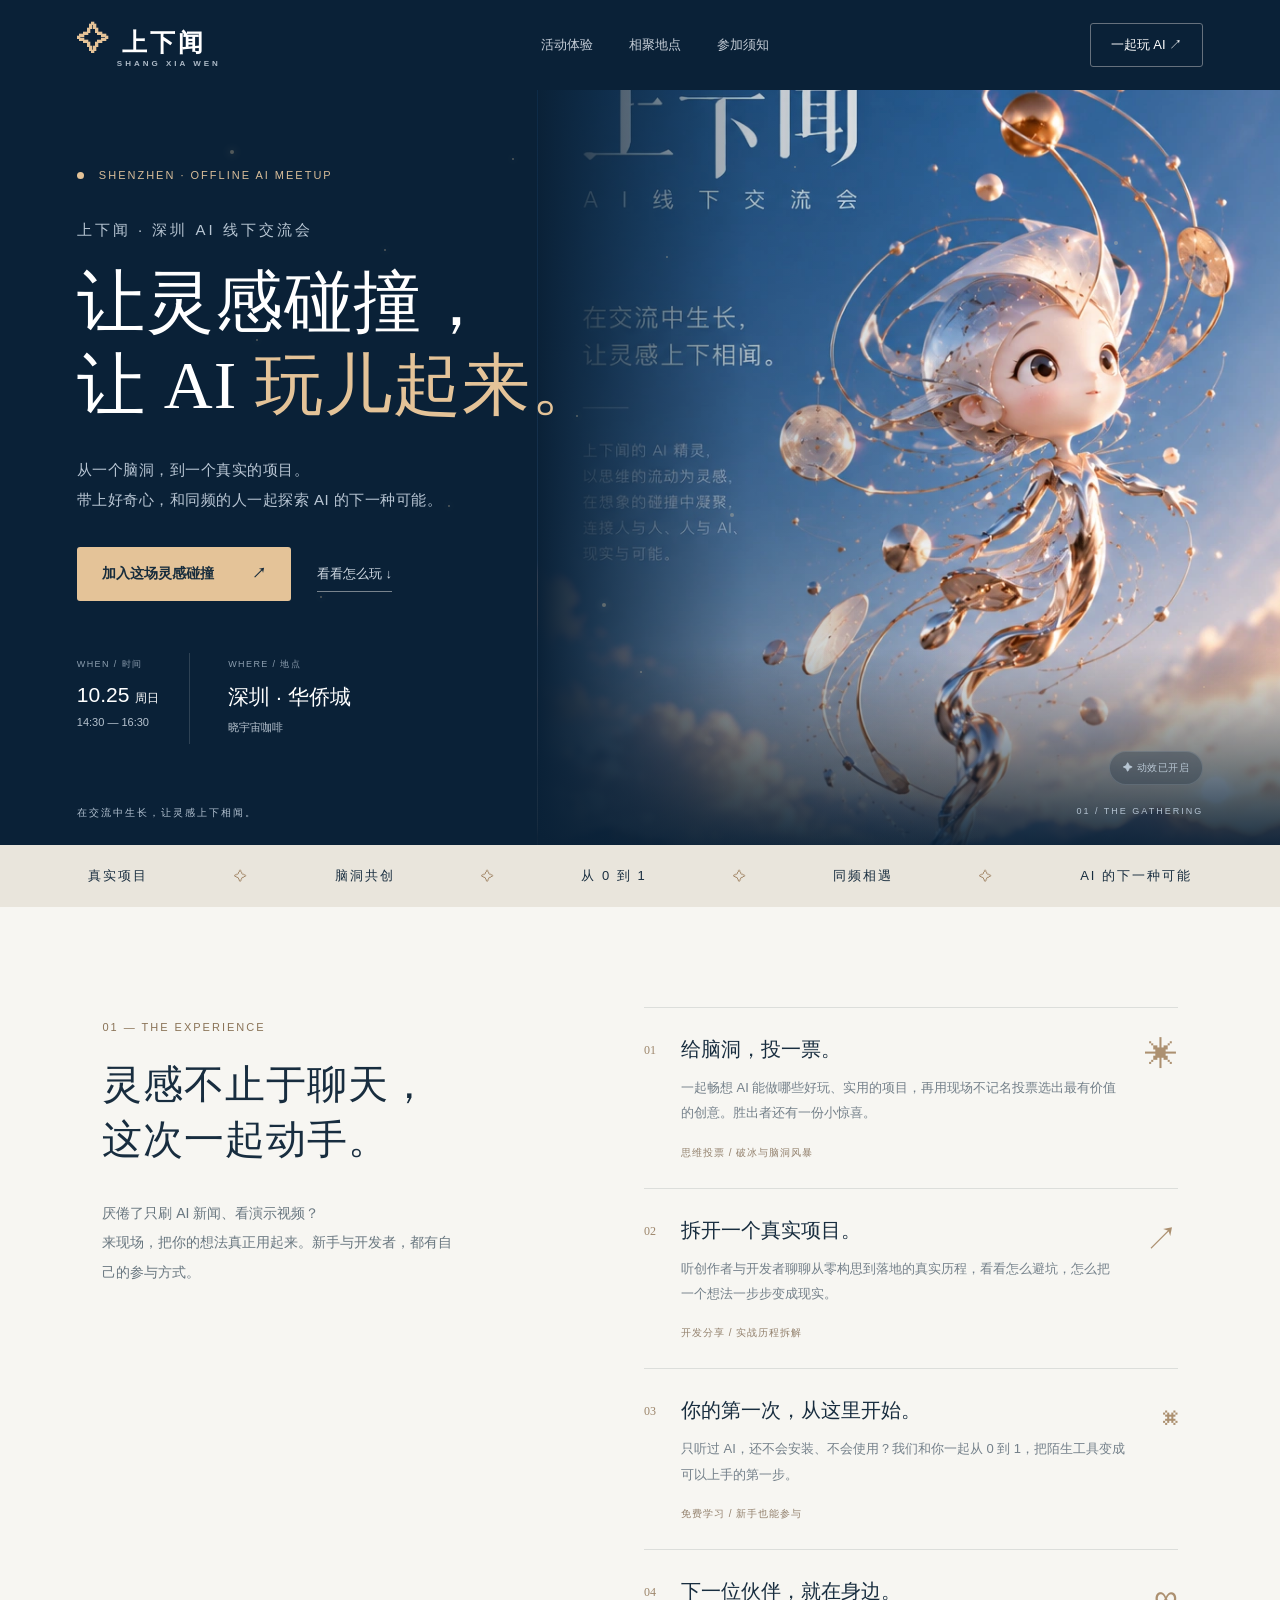
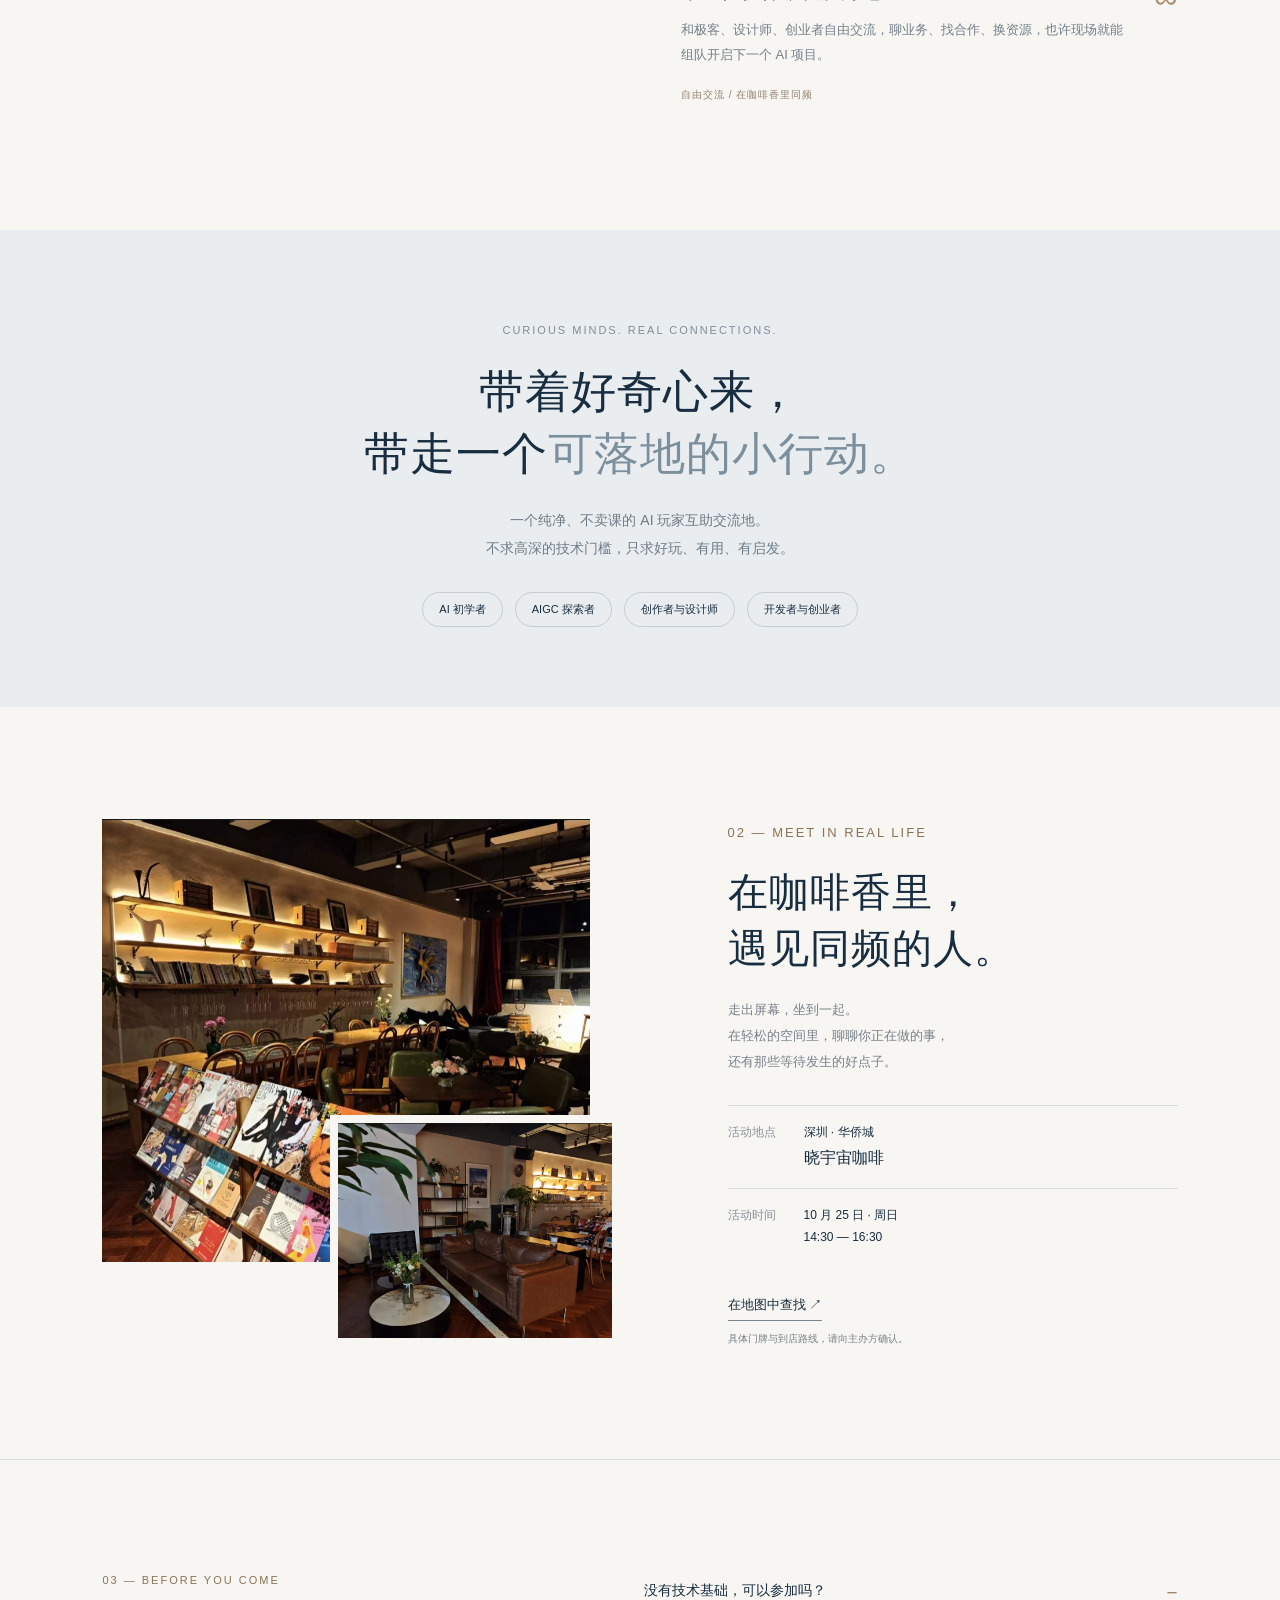
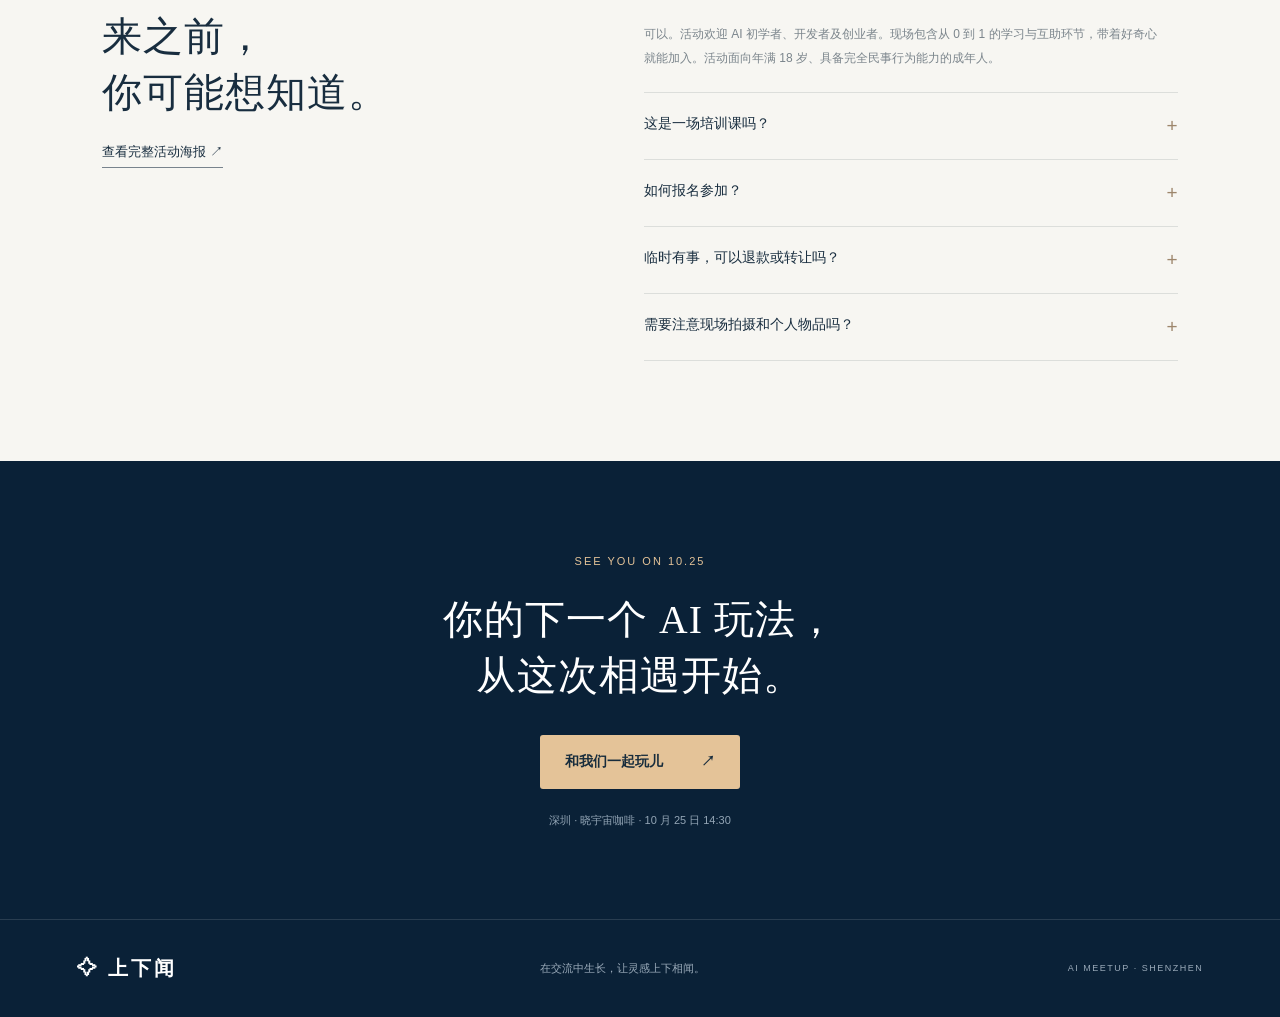
==== index.html @ 6a3c008d "Open source the Shangxiawen AI meetup website" ====
<!doctype html>
<html lang="zh-CN"><head><meta charset="utf-8"><meta name="viewport" content="width=device-width,initial-scale=1"><meta name="theme-color" content="#0a2137"><meta name="description" content="上下闻深圳AI线下交流会。10月25日14:30–16:30，华侨城晓宇宙咖啡。脑洞投票、开发分享、从0到1学习与自由交流。"><title>上下闻 · AI 怎么玩儿起来</title><link rel="stylesheet" href="style.css"></head>
<body><header><a class="brand" href="#"><span class="brand-icon">✧</span> 上下闻 <small>SHANG XIA WEN</small></a><nav aria-label="主导航"><a href="#experience">活动体验</a><a href="#place">相聚地点</a><a href="#faq">参加须知</a></nav><button class="nav-cta" data-register>一起玩 AI ↗</button></header>
<main><section class="hero"><div class="hero-art" role="img" aria-label="蓝金色上下闻AI精灵，在星球轨道与晨光中漂浮"></div><div class="hero-content"><p class="eyebrow"><span></span> SHENZHEN · OFFLINE AI MEETUP</p><p class="issue">上下闻 · 深圳 AI 线下交流会</p><h1>让灵感碰撞，<br>让 AI <em>玩儿起来。</em></h1><p class="intro">从一个脑洞，到一个真实的项目。<br>带上好奇心，和同频的人一起探索 AI 的下一种可能。</p><div class="hero-actions"><button class="primary" data-register>加入这场灵感碰撞 <span>↗</span></button><a class="text-link" href="#experience">看看怎么玩 ↓</a></div><div class="hero-meta"><div><small>WHEN / 时间</small><strong>10.25 <span>周日</span></strong><p>14:30 — 16:30</p></div><div><small>WHERE / 地点</small><strong>深圳 · 华侨城</strong><p>晓宇宙咖啡</p></div></div></div><div class="hero-caption">在交流中生长，让灵感上下相闻。<span>01 / THE GATHERING</span></div></section>
<div class="ticker"><span>真实项目</span><i>✧</i><span>脑洞共创</span><i>✧</i><span>从 0 到 1</span><i>✧</i><span>同频相遇</span><i>✧</i><span>AI 的下一种可能</span></div>
<section class="experience section" id="experience"><div class="section-heading"><p class="eyebrow">01 — THE EXPERIENCE</p><h2>灵感不止于聊天，<br>这次一起动手。</h2><p class="section-intro">厌倦了只刷 AI 新闻、看演示视频？<br>来现场，把你的想法真正用起来。新手与开发者，都有自己的参与方式。</p></div><div class="experience-list"><article><span class="number">01</span><div><h3>给脑洞，投一票。</h3><p>一起畅想 AI 能做哪些好玩、实用的项目，再用现场不记名投票选出最有价值的创意。胜出者还有一份小惊喜。</p><small>思维投票 / 破冰与脑洞风暴</small></div><span class="symbol">✳</span></article><article><span class="number">02</span><div><h3>拆开一个真实项目。</h3><p>听创作者与开发者聊聊从零构思到落地的真实历程，看看怎么避坑，怎么把一个想法一步步变成现实。</p><small>开发分享 / 实战历程拆解</small></div><span class="symbol">↗</span></article><article><span class="number">03</span><div><h3>你的第一次，从这里开始。</h3><p>只听过 AI，还不会安装、不会使用？我们和你一起从 0 到 1，把陌生工具变成可以上手的第一步。</p><small>免费学习 / 新手也能参与</small></div><span class="symbol">⌘</span></article><article><span class="number">04</span><div><h3>下一位伙伴，就在身边。</h3><p>和极客、设计师、创业者自由交流，聊业务、找合作、换资源，也许现场就能组队开启下一个 AI 项目。</p><small>自由交流 / 在咖啡香里同频</small></div><span class="symbol">∞</span></article></div></section>
<section class="manifesto"><p class="eyebrow">CURIOUS MINDS. REAL CONNECTIONS.</p><h2>带着好奇心来，<br>带走一个<span>可落地的小行动。</span></h2><p>一个纯净、不卖课的 AI 玩家互助交流地。<br>不求高深的技术门槛，只求好玩、有用、有启发。</p><div class="tags"><span>AI 初学者</span><span>AIGC 探索者</span><span>创作者与设计师</span><span>开发者与创业者</span></div></section>
<section class="place section" id="place"><div class="place-photos"><img src="assets/cafe.webp" alt="晓宇宙咖啡内的书刊、长桌与暖色灯光" loading="lazy"><img src="assets/lounge.webp" alt="咖啡馆的皮质沙发与自由交流空间" loading="lazy"></div><div class="place-copy"><p class="eyebrow">02 — MEET IN REAL LIFE</p><h2>在咖啡香里，<br>遇见同频的人。</h2><p>走出屏幕，坐到一起。<br>在轻松的空间里，聊聊你正在做的事，<br>还有那些等待发生的好点子。</p><dl><div><dt>活动地点</dt><dd>深圳 · 华侨城<br><strong>晓宇宙咖啡</strong></dd></div><div><dt>活动时间</dt><dd>10 月 25 日 · 周日<br>14:30 — 16:30</dd></div></dl><a class="text-link dark" target="_blank" rel="noopener" href="https://uri.amap.com/search?keyword=%E6%B7%B1%E5%9C%B3%E5%8D%8E%E4%BE%A8%E5%9F%8E%E6%99%93%E5%AE%87%E5%AE%99%E5%92%96%E5%95%A1">在地图中查找 ↗</a><p class="note">具体门牌与到店路线，请向主办方确认。</p></div></section>
<section class="faq section" id="faq"><div><p class="eyebrow">03 — BEFORE YOU COME</p><h2>来之前，<br>你可能想知道。</h2><a class="text-link dark" href="assets/activity-poster-original.jpg" target="_blank">查看完整活动海报 ↗</a></div><div class="questions"><details open><summary>没有技术基础，可以参加吗？</summary><p>可以。活动欢迎 AI 初学者、开发者及创业者。现场包含从 0 到 1 的学习与互助环节，带着好奇心就能加入。活动面向年满 18 岁、具备完全民事行为能力的成年人。</p></details><details><summary>这是一场培训课吗？</summary><p>这是 AI 技术与应用交流、互助社群活动，非学科培训、非营利性商业课。现场禁止恶意推销、卖课与骚扰，请文明交流，尊重不同观点。</p></details><details><summary>如何报名参加？</summary><p>点击报名按钮，添加主办方「闻闻」微信，确认名额与报名方式。</p></details><details><summary>临时有事，可以退款或转让吗？</summary><p>根据活动资料，活动开始前 24 小时可申请全额退款；24 小时内因个人原因退出不予退款。无法出席时，可自行转让名额给朋友。办理请联系主办方。</p></details><details><summary>需要注意现场拍摄和个人物品吗？</summary><p>现场可能拍摄照片或视频，用于上下闻后续活动宣传。不希望入镜，请提前告知工作人员。请妥善保管电脑、手机等随身物品，并注意人身安全；因个人原因造成的损失由参与者自行承担。</p></details></div></section>
<section class="closing"><p class="eyebrow">SEE YOU ON 10.25</p><h2>你的下一个 AI 玩法，<br>从这次相遇开始。</h2><button class="primary" data-register>和我们一起玩儿 <span>↗</span></button><p>深圳 · 晓宇宙咖啡 · 10 月 25 日 14:30</p></section></main><footer><a class="brand" href="#">✧ 上下闻</a><p>在交流中生长，让灵感上下相闻。</p><span>AI MEETUP · SHENZHEN</span></footer>
<dialog id="register" aria-labelledby="dialog-title"><button class="close" aria-label="关闭报名窗口">×</button><p class="eyebrow">LET’S CONNECT</p><h2 id="dialog-title">添加闻闻，报名相见。</h2><p>微信扫码或长按保存二维码，<br>联系主办方确认名额与报名方式。</p><img src="assets/contact-placeholder.svg" alt="联系二维码占位图，请替换为你自己的二维码"><a download="报名联系占位图.svg" href="assets/contact-placeholder.svg" class="download">保存二维码 ↓</a><small>10 月 25 日 14:30–16:30<br>报名以主办方确认为准。</small></dialog><script src="app.js"></script></body></html>
---- style.css ----
:root{--navy:#0a2137;--ink:#182d3f;--gold:#e4c398;--cream:#f7f6f2;--line:#dcdedb}*{box-sizing:border-box}html{scroll-behavior:smooth;scroll-padding-top:90px}body{margin:0;background:var(--cream);color:var(--ink);font-family:"PingFang SC","Microsoft YaHei",sans-serif;-webkit-font-smoothing:antialiased}a{color:inherit;text-decoration:none}button{font:inherit;cursor:pointer}header{height:90px;display:flex;align-items:center;justify-content:space-between;padding:0 6%;color:white;background:#0a2137;gap:25px}.brand{font-size:25px;font-weight:600;letter-spacing:3px;white-space:nowrap}.brand-icon{font-size:32px;color:var(--gold)}.brand small{display:block;font-size:8px;letter-spacing:3px;margin-left:40px;color:#adbac7}nav{display:flex;gap:36px;font-size:13px;color:#c5cdd7}nav a:hover{color:var(--gold)}.nav-cta{border:1px solid #66717d;background:transparent;color:#fff;padding:12px 20px;border-radius:3px;font-size:13px}.hero{position:relative;min-height:755px;background:var(--navy);overflow:hidden;color:white}.hero-art{position:absolute;inset:0 0 0 43%;background:url(assets/spirit.webp) center 40%/cover no-repeat}.hero-art:after{content:"";position:absolute;inset:0;background:linear-gradient(90deg,#0a2137 0%,#0a213744 28%,transparent 60%),linear-gradient(0deg,#0a2137 0%,transparent 27%)}.hero-content{position:relative;z-index:1;padding:65px 6% 90px;max-width:920px}.eyebrow{font-size:11px;letter-spacing:2px;line-height:1.8;font-weight:500}.eyebrow span{display:inline-block;width:7px;height:7px;background:var(--gold);border-radius:50%;margin-right:10px}.hero .eyebrow{color:#d8bd99}.issue{font-size:15px;color:#b8c6d3;margin-top:35px;letter-spacing:3px}h1{font-family:"Songti SC","STSong",serif;font-size:clamp(46px,5.3vw,77px);font-weight:500;line-height:1.22;letter-spacing:1px;margin:22px 0 28px}h1 em{font-style:normal;color:var(--gold)}.intro{font-size:15px;line-height:2;color:#b9c6d4;letter-spacing:.5px}.hero-actions{display:flex;gap:26px;align-items:center;margin:32px 0 52px}.primary{background:var(--gold);border:0;color:#172c3c;padding:18px 25px;border-radius:3px;font-size:14px;font-weight:600;display:inline-flex;gap:38px;align-items:center}.primary:hover{background:#f0d5b3;transform:translateY(-2px)}.text-link{font-size:13px;border-bottom:1px solid #78838d;padding:8px 0;color:#d3dce5}.hero-meta{display:flex;gap:38px}.hero-meta>div{padding-right:30px;border-right:1px solid #ffffff26}.hero-meta>div:last-child{border:0}.hero-meta small{font-size:9px;letter-spacing:1.4px;color:#8c9eaf}.hero-meta strong{font-size:21px;display:block;margin-top:12px;font-weight:500}.hero-meta strong span{font-size:12px}.hero-meta p{font-size:11px;color:#b6c2ce;margin:9px 0}.hero-caption{position:absolute;bottom:25px;left:6%;right:6%;display:flex;justify-content:space-between;color:#b3c2d1;font-size:10px;letter-spacing:2px}.hero-caption span{font-size:9px}.ticker{display:flex;justify-content:space-evenly;align-items:center;gap:20px;padding:22px;background:#e9e5dc;font-size:13px;letter-spacing:2px}.ticker i{font-style:normal;color:#92714d}.section{padding:100px 8%;max-width:1600px;margin:auto}h2{font-family:"Songti SC","STSong",serif;font-weight:500;font-size:clamp(32px,3.1vw,45px);line-height:1.4;letter-spacing:1px;margin:20px 0}.section .eyebrow{color:#8a7357}.experience{display:grid;grid-template-columns:1fr 1.2fr;gap:9%}.section-intro{font-size:14px;line-height:2.1;color:#697780;max-width:360px;margin-top:30px}.experience-list article{display:flex;gap:25px;border-top:1px solid var(--line);padding:28px 0}.number{font:12px Georgia;color:#9d866c;padding-top:7px}.experience-list h3{font-size:20px;font-weight:500;margin:0 0 12px}.experience-list p{font-size:13px;color:#74808a;line-height:1.95;margin:0 0 16px}.experience-list small{font-size:10px;letter-spacing:1px;color:#93816d}.symbol{font-size:33px;margin-left:auto;color:#ac9070;flex-shrink:0}.manifesto{background:#e9edf0;text-align:center;padding:80px 6%}.manifesto .eyebrow{color:#7d8e9b}.manifesto h2{font-size:clamp(30px,3.5vw,48px)}.manifesto h2 span{color:#7c8f9d}.manifesto>p:last-of-type{font-size:14px;line-height:2;color:#6e7c87}.tags{display:flex;gap:12px;justify-content:center;flex-wrap:wrap;margin-top:30px}.tags span{border:1px solid #c4cdd3;padding:9px 16px;border-radius:30px;font-size:11px}.place{display:grid;grid-template-columns:1.15fr 1fr;gap:10%;align-items:center}.place-photos{position:relative;padding:0 30px 80px 0}.place-photos img:first-child{width:100%;aspect-ratio:1.1;object-fit:cover}.place-photos img:last-child{width:56%;position:absolute;bottom:0;right:0;border:8px solid var(--cream);aspect-ratio:1.25;object-fit:cover}.place-copy>p{font-size:13px;line-height:2;color:#77808a}.place-copy dl{margin:30px 0}.place-copy dl>div{display:flex;gap:28px;border-top:1px solid var(--line);padding:16px 0;font-size:12px;line-height:1.8}.place-copy dt{color:#88929a;white-space:nowrap}.place-copy dd{margin:0}.place-copy dd strong{font-size:16px;font-weight:500}.dark{color:var(--ink)}.place-copy .note{font-size:10px;margin-top:15px}.faq{border-top:1px solid var(--line);display:grid;grid-template-columns:1fr 1.2fr;gap:9%}.questions details{border-bottom:1px solid var(--line);padding:22px 0}.questions summary{cursor:pointer;list-style:none;font-size:14px;display:flex;justify-content:space-between;gap:20px}.questions summary:after{content:"+";color:#9d866c;font-size:19px}.questions details[open] summary:after{content:"−"}.questions p{font-size:12px;color:#7b858c;line-height:2;margin:18px 20px 0 0}.closing{text-align:center;padding:80px 6%;color:white;background:var(--navy);border-bottom:1px solid #ffffff20}.closing .eyebrow{color:var(--gold)}.closing h2{margin:22px 0 30px}.closing>p:last-child{font-size:11px;color:#93a5b5;margin-top:24px}footer{display:flex;justify-content:space-between;align-items:center;gap:20px;padding:30px 6%;background:var(--navy);color:#9aaab9}footer .brand{color:white;font-size:20px}footer p{font-size:11px}footer>span{font-size:9px;letter-spacing:1.5px}dialog{border:0;border-radius:8px;padding:35px;max-width:440px;width:calc(100% - 32px);text-align:center;background:var(--cream);color:var(--ink);max-height:90vh;overflow:auto}dialog::backdrop{background:#061526bb;backdrop-filter:blur(6px)}dialog .close{position:absolute;right:14px;top:8px;border:0;background:transparent;font-size:28px;color:#687989}dialog h2{font-size:26px;margin:14px 0}dialog p{font-size:12px;line-height:1.8}dialog img{display:block;width:220px;max-width:100%;margin:15px auto}dialog small{display:block;font-size:10px;line-height:1.8;color:#7d8892;margin-top:15px}.download{display:inline-block;border-bottom:1px solid #a59883;font-size:13px;padding:5px}button:focus-visible,a:focus-visible,summary:focus-visible{outline:3px solid #c7985d;outline-offset:5px}@media(min-width:1600px){.hero-content{padding-left:max(6%,calc((100vw - 1400px)/2))}}@media(max-width:900px){header{height:76px}nav{gap:20px}.brand small{display:none}.hero{min-height:720px}.hero-art{left:27%;opacity:.65}.hero-art:after{background:linear-gradient(90deg,#0a2137, #0a213755 65%,transparent)}.hero-content{padding-top:55px}.hero-meta{gap:22px}.hero-meta>div{padding-right:22px}.section{padding:70px 6%}.experience,.faq{gap:6%;grid-template-columns:1fr 1.15fr}.place{gap:6%}.ticker{font-size:11px;letter-spacing:0}}@media(max-width:600px){header{padding:0 6%;height:72px}.brand{font-size:21px}nav{display:none}.nav-cta{padding:10px 13px;font-size:11px}.hero{min-height:810px}.hero-art{inset:0;background-position:66% 30%;opacity:.5}.hero-art:after{background:linear-gradient(90deg,#0a2137ed,#0a213744),linear-gradient(0deg,#0a2137,transparent)}.hero-content{padding-top:40px}.hero .eyebrow{font-size:9px;letter-spacing:1.5px}.issue{font-size:12px;margin-top:190px;letter-spacing:1.5px}h1{font-size:43px;margin:16px 0 22px}.intro{font-size:12px}.hero-actions{gap:20px;margin:25px 0 35px}.primary{padding:16px 18px;gap:20px;font-size:12px}.text-link{font-size:11px}.hero-meta{gap:14px}.hero-meta>div{padding-right:14px}.hero-meta small{font-size:7px;letter-spacing:.5px}.hero-meta strong{font-size:15px}.hero-meta p{font-size:9px}.hero-caption{bottom:18px;font-size:8px;letter-spacing:0}.hero-caption span{font-size:7px}.ticker{gap:10px;padding:18px 10px;font-size:10px}.ticker span:last-child,.ticker i:last-of-type{display:none}.section{padding:55px 6%}.experience,.place,.faq{display:block}.section-intro{margin:22px 0 35px}.experience-list article{gap:18px}.experience-list h3{font-size:18px}.experience-list p{font-size:12px}.symbol{font-size:27px}.manifesto{padding:55px 6%}.manifesto h2{font-size:28px}.manifesto>p:last-of-type{font-size:12px}.tags{gap:8px}.tags span{font-size:10px;padding:8px 12px}.place-photos{margin-bottom:35px;padding-bottom:55px}.faq h2{margin-bottom:20px}.questions{margin-top:25px}.closing{padding:55px 6%}.closing h2{font-size:30px}footer{flex-wrap:wrap;padding:25px 6%}footer p{font-size:10px}footer>span{display:none}}@media(prefers-reduced-motion:reduce){html{scroll-behavior:auto}.primary:hover{transform:none}}
/* Subtle movement, keeping the first edition's composition intact. */
.primary,.nav-cta,.download{transition:transform .25s ease,background .25s ease,box-shadow .25s ease,border-color .25s ease}.primary:hover{box-shadow:0 7px 28px #b88c4730}.primary:active,.nav-cta:active{transform:scale(.97)}.primary span{display:inline-block;transition:transform .25s}.primary:hover span{transform:translate(3px,-3px)}nav a{position:relative}nav a:after{content:'';position:absolute;left:0;bottom:-8px;width:100%;height:1px;background:var(--gold);transform:scaleX(0);transform-origin:left;transition:transform .25s}nav a:hover:after{transform:scaleX(1)}.nav-cta:hover{background:#ffffff0a;border-color:#d6ba94}.hero-art{transform:translate(var(--pointer-x,0px),var(--pointer-y,0px)) scale(1.035);transition:transform 1.1s ease-out}.hero-content{pointer-events:none}.hero-content a,.hero-content button{pointer-events:auto}.sparkle-layer{position:absolute;inset:0;z-index:0;pointer-events:none;overflow:hidden}.sparkle-layer i{position:absolute;left:var(--x);top:var(--y);width:var(--size);height:var(--size);background:#f7dbac;border-radius:50%;box-shadow:0 0 9px #f7dbac;opacity:.3}.motion-on .sparkle-layer i{animation:starlight var(--duration) ease-in-out var(--delay) infinite}.motion-toggle{position:absolute;bottom:60px;right:6%;z-index:3;border:1px solid #b9c9d133;border-radius:30px;background:#0a213744;color:#b7c5d2;font-size:10px;letter-spacing:.5px;padding:9px 13px;backdrop-filter:blur(8px)}.motion-toggle:hover{color:var(--gold);border-color:#cbb18c}.motion-on .hero .eyebrow span{animation:beacon 3s ease-in-out infinite}.motion-on .hero-content>.eyebrow,.motion-on .hero-content>.issue,.motion-on .hero-content>h1,.motion-on .hero-content>.intro,.motion-on .hero-actions,.motion-on .hero-meta{animation:hello .85s both}.motion-on .hero-content>.issue{animation-delay:.08s}.motion-on .hero-content>h1{animation-delay:.16s}.motion-on .hero-content>.intro{animation-delay:.24s}.motion-on .hero-actions{animation-delay:.32s}.motion-on .hero-meta{animation-delay:.4s}.motion-on .reveal{opacity:0;transform:translateY(22px);transition:opacity .8s ease var(--reveal-delay,0ms),transform .8s cubic-bezier(.2,.65,.3,1) var(--reveal-delay,0ms)}.motion-on .reveal.is-visible{opacity:1;transform:translateY(0)}.experience-list article{transition:background .3s,transform .3s}.experience-list .symbol{transition:transform .5s,color .3s}.experience-list article:hover .symbol{transform:rotate(12deg) scale(1.1);color:#8c653a}.place-photos img{transition:filter .5s,box-shadow .5s}.place-photos:hover img:first-child{filter:brightness(1.06)}.motion-on .place-photos.is-visible img:last-child{animation:float-photo 7s ease-in-out infinite}.tags span{transition:background .25s,transform .25s}.tags span:hover{transform:translateY(-3px);background:#fff8}.questions summary:after{transition:transform .25s}.questions summary:hover:after{transform:rotate(90deg)}.motion-on dialog[open]{animation:dialog-enter .28s ease-out}.motion-on dialog[open]::backdrop{animation:backdrop-enter .28s ease-out}@keyframes starlight{0%,100%{opacity:.12;transform:translateY(0) scale(.7)}50%{opacity:.7;transform:translateY(-14px) scale(1.2)}}@keyframes beacon{0%,100%{box-shadow:0 0 0 0 #e4c39855}60%{box-shadow:0 0 0 7px #e4c39800}}@keyframes hello{from{opacity:0;transform:translateY(15px)}to{opacity:1;transform:translateY(0)}}@keyframes float-photo{0%,100%{transform:translateY(0)}50%{transform:translateY(-7px)}}@keyframes dialog-enter{from{opacity:0;transform:translateY(14px) scale(.97)}to{opacity:1;transform:translateY(0) scale(1)}}@keyframes backdrop-enter{from{opacity:0}to{opacity:1}}@media(max-width:600px){.motion-toggle{bottom:46px;font-size:9px;padding:7px 10px}.sparkle-layer i{opacity:.25}}@media(prefers-reduced-motion:reduce){html{scroll-behavior:auto}*,*:before,*:after{animation:none!important;transition:none!important}.reveal{opacity:1!important;transform:none!important}.hero-art{transform:none}.primary:hover,.tags span:hover{transform:none}}
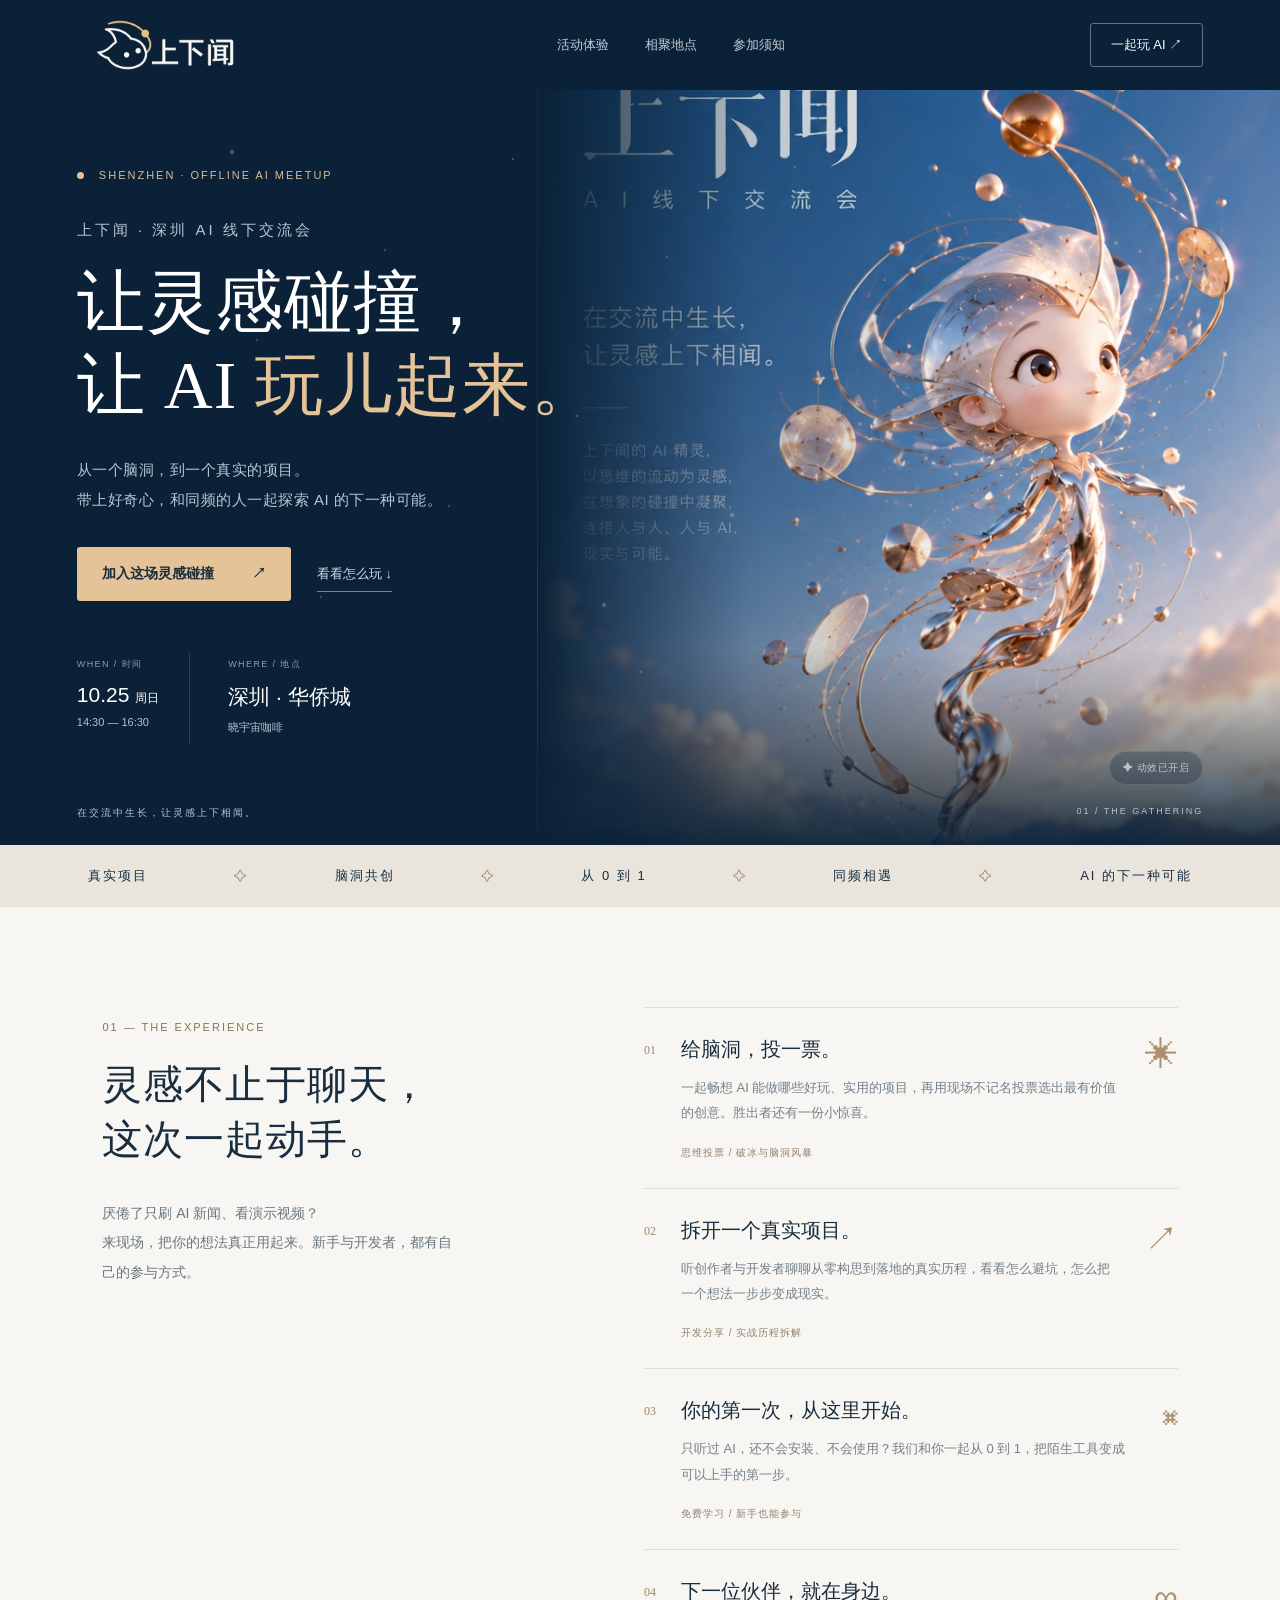
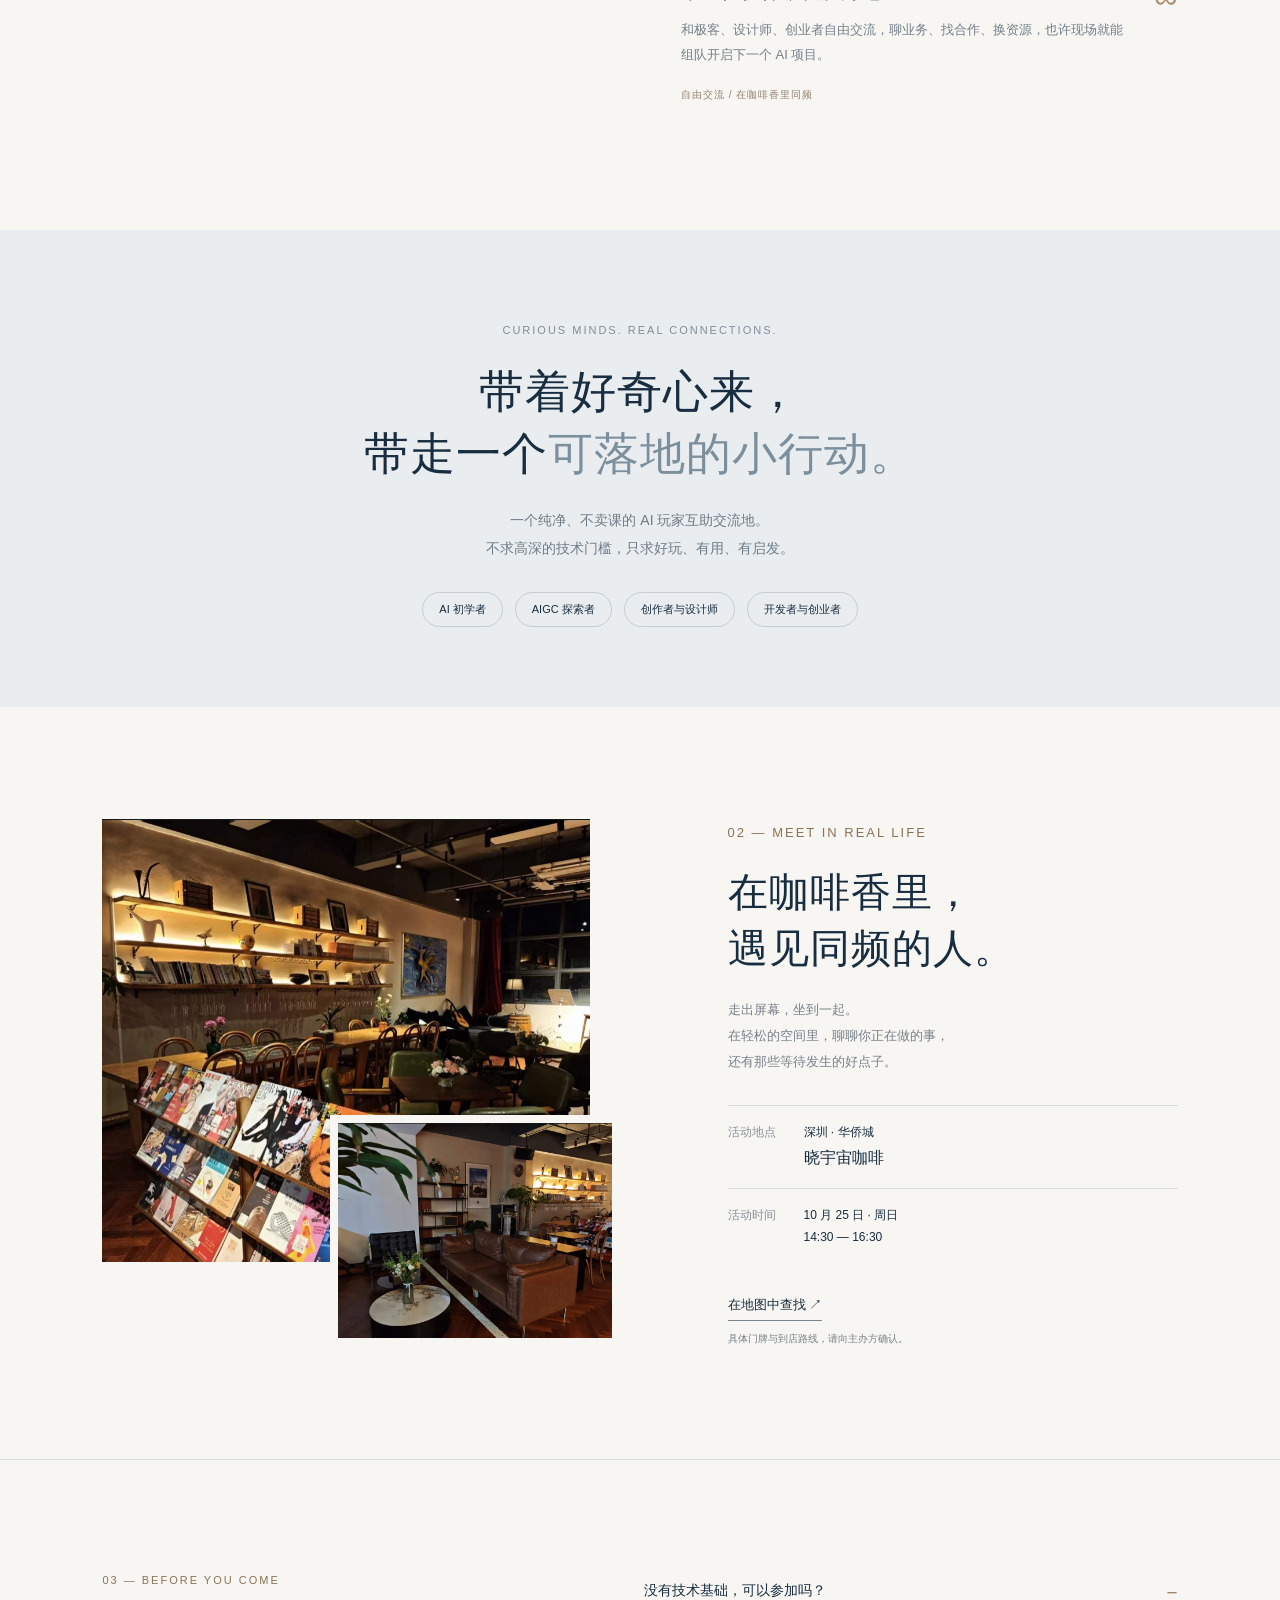
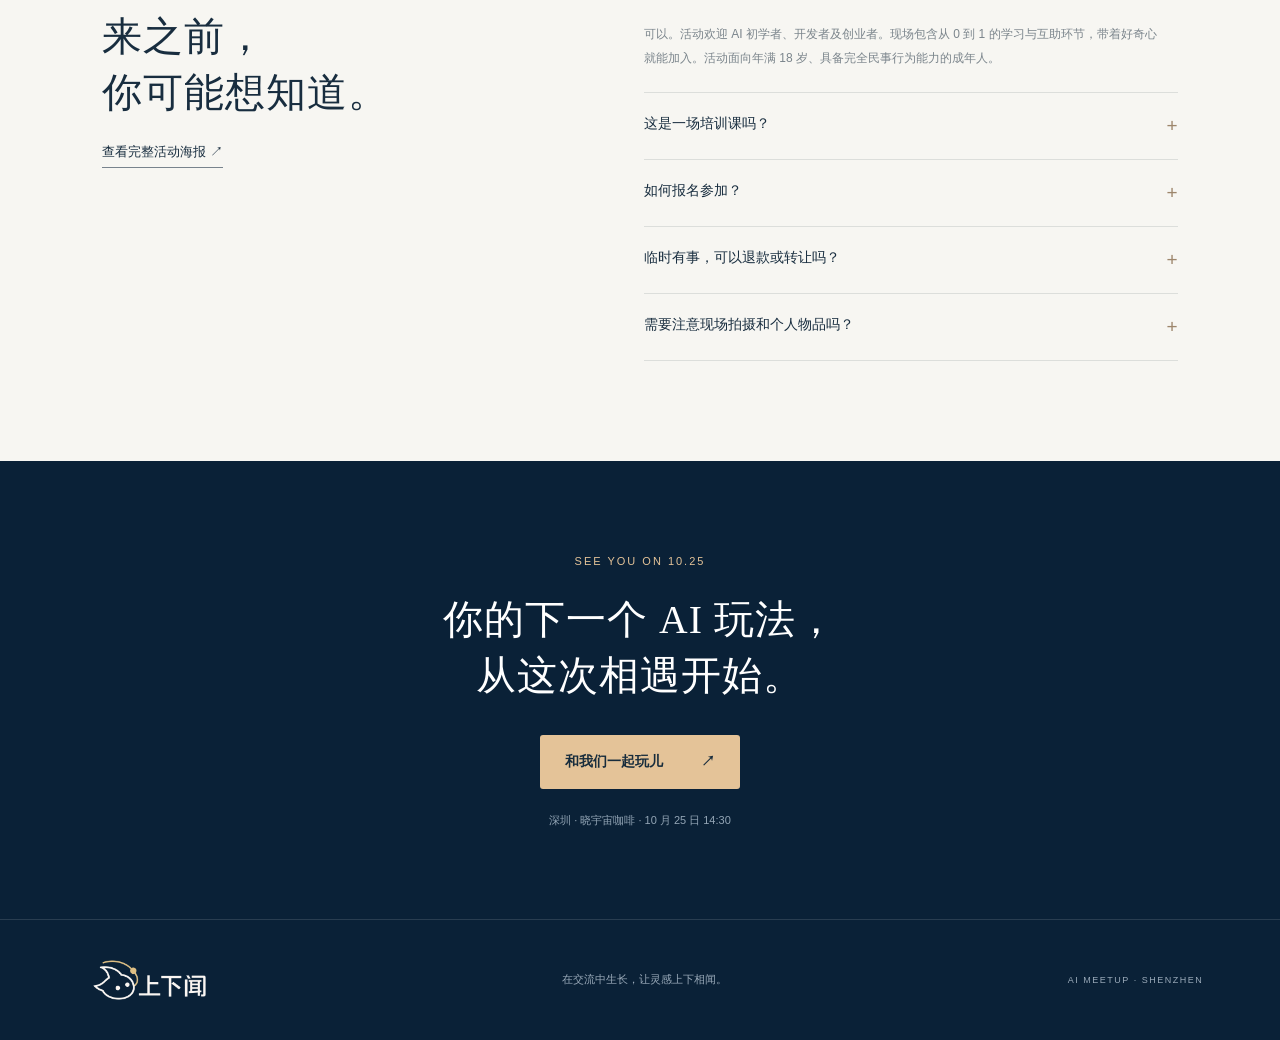
==== commit 5a2bfef2: "Add supplied Shangxiawen logo to header and footer" ====
--- a/index.html
+++ b/index.html
@@ -1,11 +1,11 @@
 <!doctype html>
 <html lang="zh-CN"><head><meta charset="utf-8"><meta name="viewport" content="width=device-width,initial-scale=1"><meta name="theme-color" content="#0a2137"><meta name="description" content="上下闻深圳AI线下交流会。10月25日14:30–16:30，华侨城晓宇宙咖啡。脑洞投票、开发分享、从0到1学习与自由交流。"><title>上下闻 · AI 怎么玩儿起来</title><link rel="stylesheet" href="style.css"></head>
-<body><header><a class="brand" href="#"><span class="brand-icon">✧</span> 上下闻 <small>SHANG XIA WEN</small></a><nav aria-label="主导航"><a href="#experience">活动体验</a><a href="#place">相聚地点</a><a href="#faq">参加须知</a></nav><button class="nav-cta" data-register>一起玩 AI ↗</button></header>
+<body><header><a class="brand brand-logo" href="#" aria-label="上下闻首页"><img src="assets/shangxiawen-logo.png" alt="上下闻" width="1947" height="808"></a><nav aria-label="主导航"><a href="#experience">活动体验</a><a href="#place">相聚地点</a><a href="#faq">参加须知</a></nav><button class="nav-cta" data-register>一起玩 AI ↗</button></header>
 <main><section class="hero"><div class="hero-art" role="img" aria-label="蓝金色上下闻AI精灵，在星球轨道与晨光中漂浮"></div><div class="hero-content"><p class="eyebrow"><span></span> SHENZHEN · OFFLINE AI MEETUP</p><p class="issue">上下闻 · 深圳 AI 线下交流会</p><h1>让灵感碰撞，<br>让 AI <em>玩儿起来。</em></h1><p class="intro">从一个脑洞，到一个真实的项目。<br>带上好奇心，和同频的人一起探索 AI 的下一种可能。</p><div class="hero-actions"><button class="primary" data-register>加入这场灵感碰撞 <span>↗</span></button><a class="text-link" href="#experience">看看怎么玩 ↓</a></div><div class="hero-meta"><div><small>WHEN / 时间</small><strong>10.25 <span>周日</span></strong><p>14:30 — 16:30</p></div><div><small>WHERE / 地点</small><strong>深圳 · 华侨城</strong><p>晓宇宙咖啡</p></div></div></div><div class="hero-caption">在交流中生长，让灵感上下相闻。<span>01 / THE GATHERING</span></div></section>
 <div class="ticker"><span>真实项目</span><i>✧</i><span>脑洞共创</span><i>✧</i><span>从 0 到 1</span><i>✧</i><span>同频相遇</span><i>✧</i><span>AI 的下一种可能</span></div>
 <section class="experience section" id="experience"><div class="section-heading"><p class="eyebrow">01 — THE EXPERIENCE</p><h2>灵感不止于聊天，<br>这次一起动手。</h2><p class="section-intro">厌倦了只刷 AI 新闻、看演示视频？<br>来现场，把你的想法真正用起来。新手与开发者，都有自己的参与方式。</p></div><div class="experience-list"><article><span class="number">01</span><div><h3>给脑洞，投一票。</h3><p>一起畅想 AI 能做哪些好玩、实用的项目，再用现场不记名投票选出最有价值的创意。胜出者还有一份小惊喜。</p><small>思维投票 / 破冰与脑洞风暴</small></div><span class="symbol">✳</span></article><article><span class="number">02</span><div><h3>拆开一个真实项目。</h3><p>听创作者与开发者聊聊从零构思到落地的真实历程，看看怎么避坑，怎么把一个想法一步步变成现实。</p><small>开发分享 / 实战历程拆解</small></div><span class="symbol">↗</span></article><article><span class="number">03</span><div><h3>你的第一次，从这里开始。</h3><p>只听过 AI，还不会安装、不会使用？我们和你一起从 0 到 1，把陌生工具变成可以上手的第一步。</p><small>免费学习 / 新手也能参与</small></div><span class="symbol">⌘</span></article><article><span class="number">04</span><div><h3>下一位伙伴，就在身边。</h3><p>和极客、设计师、创业者自由交流，聊业务、找合作、换资源，也许现场就能组队开启下一个 AI 项目。</p><small>自由交流 / 在咖啡香里同频</small></div><span class="symbol">∞</span></article></div></section>
 <section class="manifesto"><p class="eyebrow">CURIOUS MINDS. REAL CONNECTIONS.</p><h2>带着好奇心来，<br>带走一个<span>可落地的小行动。</span></h2><p>一个纯净、不卖课的 AI 玩家互助交流地。<br>不求高深的技术门槛，只求好玩、有用、有启发。</p><div class="tags"><span>AI 初学者</span><span>AIGC 探索者</span><span>创作者与设计师</span><span>开发者与创业者</span></div></section>
 <section class="place section" id="place"><div class="place-photos"><img src="assets/cafe.webp" alt="晓宇宙咖啡内的书刊、长桌与暖色灯光" loading="lazy"><img src="assets/lounge.webp" alt="咖啡馆的皮质沙发与自由交流空间" loading="lazy"></div><div class="place-copy"><p class="eyebrow">02 — MEET IN REAL LIFE</p><h2>在咖啡香里，<br>遇见同频的人。</h2><p>走出屏幕，坐到一起。<br>在轻松的空间里，聊聊你正在做的事，<br>还有那些等待发生的好点子。</p><dl><div><dt>活动地点</dt><dd>深圳 · 华侨城<br><strong>晓宇宙咖啡</strong></dd></div><div><dt>活动时间</dt><dd>10 月 25 日 · 周日<br>14:30 — 16:30</dd></div></dl><a class="text-link dark" target="_blank" rel="noopener" href="https://uri.amap.com/search?keyword=%E6%B7%B1%E5%9C%B3%E5%8D%8E%E4%BE%A8%E5%9F%8E%E6%99%93%E5%AE%87%E5%AE%99%E5%92%96%E5%95%A1">在地图中查找 ↗</a><p class="note">具体门牌与到店路线，请向主办方确认。</p></div></section>
 <section class="faq section" id="faq"><div><p class="eyebrow">03 — BEFORE YOU COME</p><h2>来之前，<br>你可能想知道。</h2><a class="text-link dark" href="assets/activity-poster-original.jpg" target="_blank">查看完整活动海报 ↗</a></div><div class="questions"><details open><summary>没有技术基础，可以参加吗？</summary><p>可以。活动欢迎 AI 初学者、开发者及创业者。现场包含从 0 到 1 的学习与互助环节，带着好奇心就能加入。活动面向年满 18 岁、具备完全民事行为能力的成年人。</p></details><details><summary>这是一场培训课吗？</summary><p>这是 AI 技术与应用交流、互助社群活动，非学科培训、非营利性商业课。现场禁止恶意推销、卖课与骚扰，请文明交流，尊重不同观点。</p></details><details><summary>如何报名参加？</summary><p>点击报名按钮，添加主办方「闻闻」微信，确认名额与报名方式。</p></details><details><summary>临时有事，可以退款或转让吗？</summary><p>根据活动资料，活动开始前 24 小时可申请全额退款；24 小时内因个人原因退出不予退款。无法出席时，可自行转让名额给朋友。办理请联系主办方。</p></details><details><summary>需要注意现场拍摄和个人物品吗？</summary><p>现场可能拍摄照片或视频，用于上下闻后续活动宣传。不希望入镜，请提前告知工作人员。请妥善保管电脑、手机等随身物品，并注意人身安全；因个人原因造成的损失由参与者自行承担。</p></details></div></section>
-<section class="closing"><p class="eyebrow">SEE YOU ON 10.25</p><h2>你的下一个 AI 玩法，<br>从这次相遇开始。</h2><button class="primary" data-register>和我们一起玩儿 <span>↗</span></button><p>深圳 · 晓宇宙咖啡 · 10 月 25 日 14:30</p></section></main><footer><a class="brand" href="#">✧ 上下闻</a><p>在交流中生长，让灵感上下相闻。</p><span>AI MEETUP · SHENZHEN</span></footer>
-<dialog id="register" aria-labelledby="dialog-title"><button class="close" aria-label="关闭报名窗口">×</button><p class="eyebrow">LET’S CONNECT</p><h2 id="dialog-title">添加闻闻，报名相见。</h2><p>微信扫码或长按保存二维码，<br>联系主办方确认名额与报名方式。</p><img src="assets/contact-placeholder.svg" alt="联系二维码占位图，请替换为你自己的二维码"><a download="报名联系占位图.svg" href="assets/contact-placeholder.svg" class="download">保存二维码 ↓</a><small>10 月 25 日 14:30–16:30<br>报名以主办方确认为准。</small></dialog><script src="app.js"></script></body></html>
+<section class="closing"><p class="eyebrow">SEE YOU ON 10.25</p><h2>你的下一个 AI 玩法，<br>从这次相遇开始。</h2><button class="primary" data-register>和我们一起玩儿 <span>↗</span></button><p>深圳 · 晓宇宙咖啡 · 10 月 25 日 14:30</p></section></main><footer><a class="brand brand-logo" href="#" aria-label="返回上下闻首页"><img src="assets/shangxiawen-logo.png" alt="上下闻" width="1947" height="808" loading="lazy"></a><p>在交流中生长，让灵感上下相闻。</p><span>AI MEETUP · SHENZHEN</span></footer>
+<dialog id="register" aria-labelledby="dialog-title"><button class="close" aria-label="关闭报名窗口">×</button><p class="eyebrow">LET’S CONNECT</p><h2 id="dialog-title">添加闻闻，报名相见。</h2><p>微信扫码或长按保存二维码，<br>联系主办方确认名额与报名方式。</p><img src="assets/wechat-contact.jpg" alt="主办方闻闻的微信联系二维码"><a download="上下闻-报名微信.jpg" href="assets/wechat-contact.jpg" class="download">保存二维码 ↓</a><small>10 月 25 日 14:30–16:30<br>报名以主办方确认为准。</small></dialog><script src="app.js"></script></body></html>
--- a/style.css
+++ b/style.css
@@ -1,3 +1,5 @@
 :root{--navy:#0a2137;--ink:#182d3f;--gold:#e4c398;--cream:#f7f6f2;--line:#dcdedb}*{box-sizing:border-box}html{scroll-behavior:smooth;scroll-padding-top:90px}body{margin:0;background:var(--cream);color:var(--ink);font-family:"PingFang SC","Microsoft YaHei",sans-serif;-webkit-font-smoothing:antialiased}a{color:inherit;text-decoration:none}button{font:inherit;cursor:pointer}header{height:90px;display:flex;align-items:center;justify-content:space-between;padding:0 6%;color:white;background:#0a2137;gap:25px}.brand{font-size:25px;font-weight:600;letter-spacing:3px;white-space:nowrap}.brand-icon{font-size:32px;color:var(--gold)}.brand small{display:block;font-size:8px;letter-spacing:3px;margin-left:40px;color:#adbac7}nav{display:flex;gap:36px;font-size:13px;color:#c5cdd7}nav a:hover{color:var(--gold)}.nav-cta{border:1px solid #66717d;background:transparent;color:#fff;padding:12px 20px;border-radius:3px;font-size:13px}.hero{position:relative;min-height:755px;background:var(--navy);overflow:hidden;color:white}.hero-art{position:absolute;inset:0 0 0 43%;background:url(assets/spirit.webp) center 40%/cover no-repeat}.hero-art:after{content:"";position:absolute;inset:0;background:linear-gradient(90deg,#0a2137 0%,#0a213744 28%,transparent 60%),linear-gradient(0deg,#0a2137 0%,transparent 27%)}.hero-content{position:relative;z-index:1;padding:65px 6% 90px;max-width:920px}.eyebrow{font-size:11px;letter-spacing:2px;line-height:1.8;font-weight:500}.eyebrow span{display:inline-block;width:7px;height:7px;background:var(--gold);border-radius:50%;margin-right:10px}.hero .eyebrow{color:#d8bd99}.issue{font-size:15px;color:#b8c6d3;margin-top:35px;letter-spacing:3px}h1{font-family:"Songti SC","STSong",serif;font-size:clamp(46px,5.3vw,77px);font-weight:500;line-height:1.22;letter-spacing:1px;margin:22px 0 28px}h1 em{font-style:normal;color:var(--gold)}.intro{font-size:15px;line-height:2;color:#b9c6d4;letter-spacing:.5px}.hero-actions{display:flex;gap:26px;align-items:center;margin:32px 0 52px}.primary{background:var(--gold);border:0;color:#172c3c;padding:18px 25px;border-radius:3px;font-size:14px;font-weight:600;display:inline-flex;gap:38px;align-items:center}.primary:hover{background:#f0d5b3;transform:translateY(-2px)}.text-link{font-size:13px;border-bottom:1px solid #78838d;padding:8px 0;color:#d3dce5}.hero-meta{display:flex;gap:38px}.hero-meta>div{padding-right:30px;border-right:1px solid #ffffff26}.hero-meta>div:last-child{border:0}.hero-meta small{font-size:9px;letter-spacing:1.4px;color:#8c9eaf}.hero-meta strong{font-size:21px;display:block;margin-top:12px;font-weight:500}.hero-meta strong span{font-size:12px}.hero-meta p{font-size:11px;color:#b6c2ce;margin:9px 0}.hero-caption{position:absolute;bottom:25px;left:6%;right:6%;display:flex;justify-content:space-between;color:#b3c2d1;font-size:10px;letter-spacing:2px}.hero-caption span{font-size:9px}.ticker{display:flex;justify-content:space-evenly;align-items:center;gap:20px;padding:22px;background:#e9e5dc;font-size:13px;letter-spacing:2px}.ticker i{font-style:normal;color:#92714d}.section{padding:100px 8%;max-width:1600px;margin:auto}h2{font-family:"Songti SC","STSong",serif;font-weight:500;font-size:clamp(32px,3.1vw,45px);line-height:1.4;letter-spacing:1px;margin:20px 0}.section .eyebrow{color:#8a7357}.experience{display:grid;grid-template-columns:1fr 1.2fr;gap:9%}.section-intro{font-size:14px;line-height:2.1;color:#697780;max-width:360px;margin-top:30px}.experience-list article{display:flex;gap:25px;border-top:1px solid var(--line);padding:28px 0}.number{font:12px Georgia;color:#9d866c;padding-top:7px}.experience-list h3{font-size:20px;font-weight:500;margin:0 0 12px}.experience-list p{font-size:13px;color:#74808a;line-height:1.95;margin:0 0 16px}.experience-list small{font-size:10px;letter-spacing:1px;color:#93816d}.symbol{font-size:33px;margin-left:auto;color:#ac9070;flex-shrink:0}.manifesto{background:#e9edf0;text-align:center;padding:80px 6%}.manifesto .eyebrow{color:#7d8e9b}.manifesto h2{font-size:clamp(30px,3.5vw,48px)}.manifesto h2 span{color:#7c8f9d}.manifesto>p:last-of-type{font-size:14px;line-height:2;color:#6e7c87}.tags{display:flex;gap:12px;justify-content:center;flex-wrap:wrap;margin-top:30px}.tags span{border:1px solid #c4cdd3;padding:9px 16px;border-radius:30px;font-size:11px}.place{display:grid;grid-template-columns:1.15fr 1fr;gap:10%;align-items:center}.place-photos{position:relative;padding:0 30px 80px 0}.place-photos img:first-child{width:100%;aspect-ratio:1.1;object-fit:cover}.place-photos img:last-child{width:56%;position:absolute;bottom:0;right:0;border:8px solid var(--cream);aspect-ratio:1.25;object-fit:cover}.place-copy>p{font-size:13px;line-height:2;color:#77808a}.place-copy dl{margin:30px 0}.place-copy dl>div{display:flex;gap:28px;border-top:1px solid var(--line);padding:16px 0;font-size:12px;line-height:1.8}.place-copy dt{color:#88929a;white-space:nowrap}.place-copy dd{margin:0}.place-copy dd strong{font-size:16px;font-weight:500}.dark{color:var(--ink)}.place-copy .note{font-size:10px;margin-top:15px}.faq{border-top:1px solid var(--line);display:grid;grid-template-columns:1fr 1.2fr;gap:9%}.questions details{border-bottom:1px solid var(--line);padding:22px 0}.questions summary{cursor:pointer;list-style:none;font-size:14px;display:flex;justify-content:space-between;gap:20px}.questions summary:after{content:"+";color:#9d866c;font-size:19px}.questions details[open] summary:after{content:"−"}.questions p{font-size:12px;color:#7b858c;line-height:2;margin:18px 20px 0 0}.closing{text-align:center;padding:80px 6%;color:white;background:var(--navy);border-bottom:1px solid #ffffff20}.closing .eyebrow{color:var(--gold)}.closing h2{margin:22px 0 30px}.closing>p:last-child{font-size:11px;color:#93a5b5;margin-top:24px}footer{display:flex;justify-content:space-between;align-items:center;gap:20px;padding:30px 6%;background:var(--navy);color:#9aaab9}footer .brand{color:white;font-size:20px}footer p{font-size:11px}footer>span{font-size:9px;letter-spacing:1.5px}dialog{border:0;border-radius:8px;padding:35px;max-width:440px;width:calc(100% - 32px);text-align:center;background:var(--cream);color:var(--ink);max-height:90vh;overflow:auto}dialog::backdrop{background:#061526bb;backdrop-filter:blur(6px)}dialog .close{position:absolute;right:14px;top:8px;border:0;background:transparent;font-size:28px;color:#687989}dialog h2{font-size:26px;margin:14px 0}dialog p{font-size:12px;line-height:1.8}dialog img{display:block;width:220px;max-width:100%;margin:15px auto}dialog small{display:block;font-size:10px;line-height:1.8;color:#7d8892;margin-top:15px}.download{display:inline-block;border-bottom:1px solid #a59883;font-size:13px;padding:5px}button:focus-visible,a:focus-visible,summary:focus-visible{outline:3px solid #c7985d;outline-offset:5px}@media(min-width:1600px){.hero-content{padding-left:max(6%,calc((100vw - 1400px)/2))}}@media(max-width:900px){header{height:76px}nav{gap:20px}.brand small{display:none}.hero{min-height:720px}.hero-art{left:27%;opacity:.65}.hero-art:after{background:linear-gradient(90deg,#0a2137, #0a213755 65%,transparent)}.hero-content{padding-top:55px}.hero-meta{gap:22px}.hero-meta>div{padding-right:22px}.section{padding:70px 6%}.experience,.faq{gap:6%;grid-template-columns:1fr 1.15fr}.place{gap:6%}.ticker{font-size:11px;letter-spacing:0}}@media(max-width:600px){header{padding:0 6%;height:72px}.brand{font-size:21px}nav{display:none}.nav-cta{padding:10px 13px;font-size:11px}.hero{min-height:810px}.hero-art{inset:0;background-position:66% 30%;opacity:.5}.hero-art:after{background:linear-gradient(90deg,#0a2137ed,#0a213744),linear-gradient(0deg,#0a2137,transparent)}.hero-content{padding-top:40px}.hero .eyebrow{font-size:9px;letter-spacing:1.5px}.issue{font-size:12px;margin-top:190px;letter-spacing:1.5px}h1{font-size:43px;margin:16px 0 22px}.intro{font-size:12px}.hero-actions{gap:20px;margin:25px 0 35px}.primary{padding:16px 18px;gap:20px;font-size:12px}.text-link{font-size:11px}.hero-meta{gap:14px}.hero-meta>div{padding-right:14px}.hero-meta small{font-size:7px;letter-spacing:.5px}.hero-meta strong{font-size:15px}.hero-meta p{font-size:9px}.hero-caption{bottom:18px;font-size:8px;letter-spacing:0}.hero-caption span{font-size:7px}.ticker{gap:10px;padding:18px 10px;font-size:10px}.ticker span:last-child,.ticker i:last-of-type{display:none}.section{padding:55px 6%}.experience,.place,.faq{display:block}.section-intro{margin:22px 0 35px}.experience-list article{gap:18px}.experience-list h3{font-size:18px}.experience-list p{font-size:12px}.symbol{font-size:27px}.manifesto{padding:55px 6%}.manifesto h2{font-size:28px}.manifesto>p:last-of-type{font-size:12px}.tags{gap:8px}.tags span{font-size:10px;padding:8px 12px}.place-photos{margin-bottom:35px;padding-bottom:55px}.faq h2{margin-bottom:20px}.questions{margin-top:25px}.closing{padding:55px 6%}.closing h2{font-size:30px}footer{flex-wrap:wrap;padding:25px 6%}footer p{font-size:10px}footer>span{display:none}}@media(prefers-reduced-motion:reduce){html{scroll-behavior:auto}.primary:hover{transform:none}}
 /* Subtle movement, keeping the first edition's composition intact. */
 .primary,.nav-cta,.download{transition:transform .25s ease,background .25s ease,box-shadow .25s ease,border-color .25s ease}.primary:hover{box-shadow:0 7px 28px #b88c4730}.primary:active,.nav-cta:active{transform:scale(.97)}.primary span{display:inline-block;transition:transform .25s}.primary:hover span{transform:translate(3px,-3px)}nav a{position:relative}nav a:after{content:'';position:absolute;left:0;bottom:-8px;width:100%;height:1px;background:var(--gold);transform:scaleX(0);transform-origin:left;transition:transform .25s}nav a:hover:after{transform:scaleX(1)}.nav-cta:hover{background:#ffffff0a;border-color:#d6ba94}.hero-art{transform:translate(var(--pointer-x,0px),var(--pointer-y,0px)) scale(1.035);transition:transform 1.1s ease-out}.hero-content{pointer-events:none}.hero-content a,.hero-content button{pointer-events:auto}.sparkle-layer{position:absolute;inset:0;z-index:0;pointer-events:none;overflow:hidden}.sparkle-layer i{position:absolute;left:var(--x);top:var(--y);width:var(--size);height:var(--size);background:#f7dbac;border-radius:50%;box-shadow:0 0 9px #f7dbac;opacity:.3}.motion-on .sparkle-layer i{animation:starlight var(--duration) ease-in-out var(--delay) infinite}.motion-toggle{position:absolute;bottom:60px;right:6%;z-index:3;border:1px solid #b9c9d133;border-radius:30px;background:#0a213744;color:#b7c5d2;font-size:10px;letter-spacing:.5px;padding:9px 13px;backdrop-filter:blur(8px)}.motion-toggle:hover{color:var(--gold);border-color:#cbb18c}.motion-on .hero .eyebrow span{animation:beacon 3s ease-in-out infinite}.motion-on .hero-content>.eyebrow,.motion-on .hero-content>.issue,.motion-on .hero-content>h1,.motion-on .hero-content>.intro,.motion-on .hero-actions,.motion-on .hero-meta{animation:hello .85s both}.motion-on .hero-content>.issue{animation-delay:.08s}.motion-on .hero-content>h1{animation-delay:.16s}.motion-on .hero-content>.intro{animation-delay:.24s}.motion-on .hero-actions{animation-delay:.32s}.motion-on .hero-meta{animation-delay:.4s}.motion-on .reveal{opacity:0;transform:translateY(22px);transition:opacity .8s ease var(--reveal-delay,0ms),transform .8s cubic-bezier(.2,.65,.3,1) var(--reveal-delay,0ms)}.motion-on .reveal.is-visible{opacity:1;transform:translateY(0)}.experience-list article{transition:background .3s,transform .3s}.experience-list .symbol{transition:transform .5s,color .3s}.experience-list article:hover .symbol{transform:rotate(12deg) scale(1.1);color:#8c653a}.place-photos img{transition:filter .5s,box-shadow .5s}.place-photos:hover img:first-child{filter:brightness(1.06)}.motion-on .place-photos.is-visible img:last-child{animation:float-photo 7s ease-in-out infinite}.tags span{transition:background .25s,transform .25s}.tags span:hover{transform:translateY(-3px);background:#fff8}.questions summary:after{transition:transform .25s}.questions summary:hover:after{transform:rotate(90deg)}.motion-on dialog[open]{animation:dialog-enter .28s ease-out}.motion-on dialog[open]::backdrop{animation:backdrop-enter .28s ease-out}@keyframes starlight{0%,100%{opacity:.12;transform:translateY(0) scale(.7)}50%{opacity:.7;transform:translateY(-14px) scale(1.2)}}@keyframes beacon{0%,100%{box-shadow:0 0 0 0 #e4c39855}60%{box-shadow:0 0 0 7px #e4c39800}}@keyframes hello{from{opacity:0;transform:translateY(15px)}to{opacity:1;transform:translateY(0)}}@keyframes float-photo{0%,100%{transform:translateY(0)}50%{transform:translateY(-7px)}}@keyframes dialog-enter{from{opacity:0;transform:translateY(14px) scale(.97)}to{opacity:1;transform:translateY(0) scale(1)}}@keyframes backdrop-enter{from{opacity:0}to{opacity:1}}@media(max-width:600px){.motion-toggle{bottom:46px;font-size:9px;padding:7px 10px}.sparkle-layer i{opacity:.25}}@media(prefers-reduced-motion:reduce){html{scroll-behavior:auto}*,*:before,*:after{animation:none!important;transition:none!important}.reveal{opacity:1!important;transform:none!important}.hero-art{transform:none}.primary:hover,.tags span:hover{transform:none}}
+
+.brand-logo{display:flex;align-items:center;line-height:0;flex-shrink:0}.brand-logo img{display:block;width:176px;height:auto;max-height:74px;object-fit:contain}footer .brand-logo img{width:145px;max-height:62px}@media(max-width:600px){header .brand-logo img{width:143px;max-height:60px}footer .brand-logo img{width:132px}}
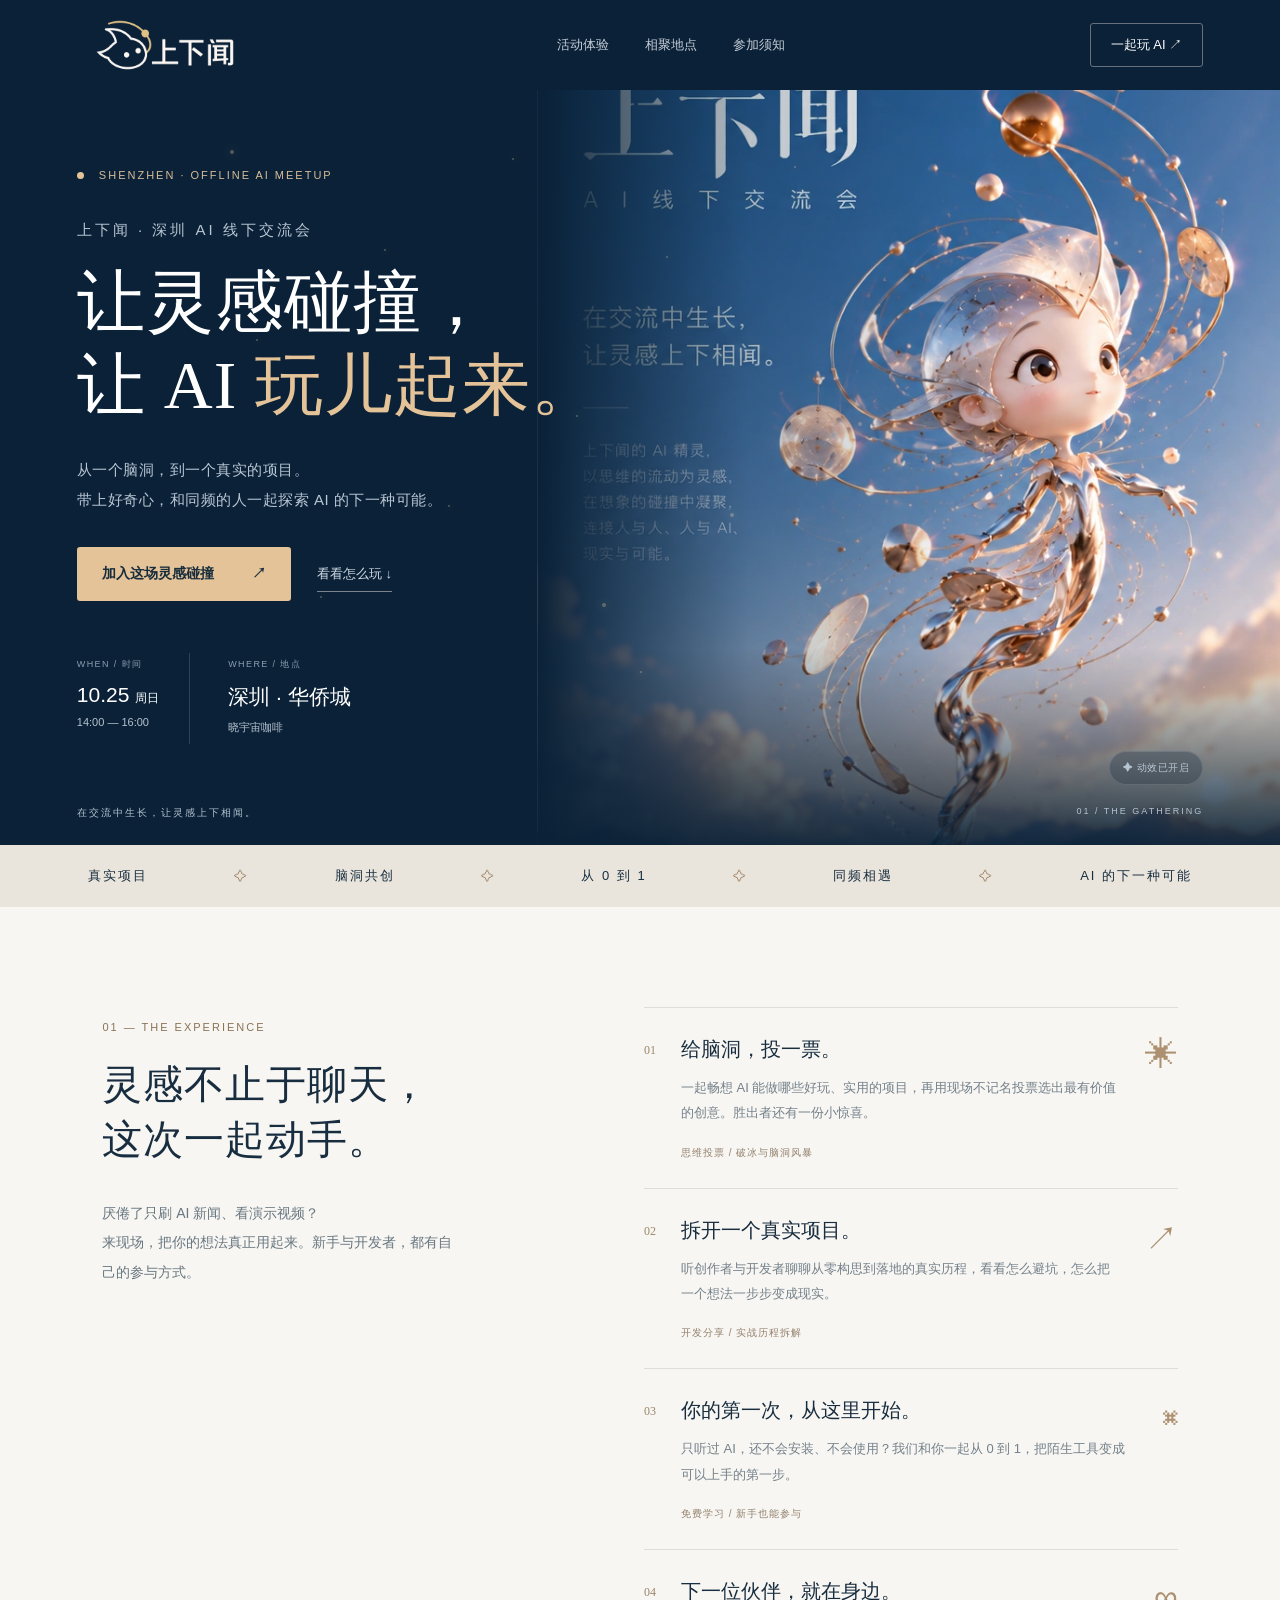
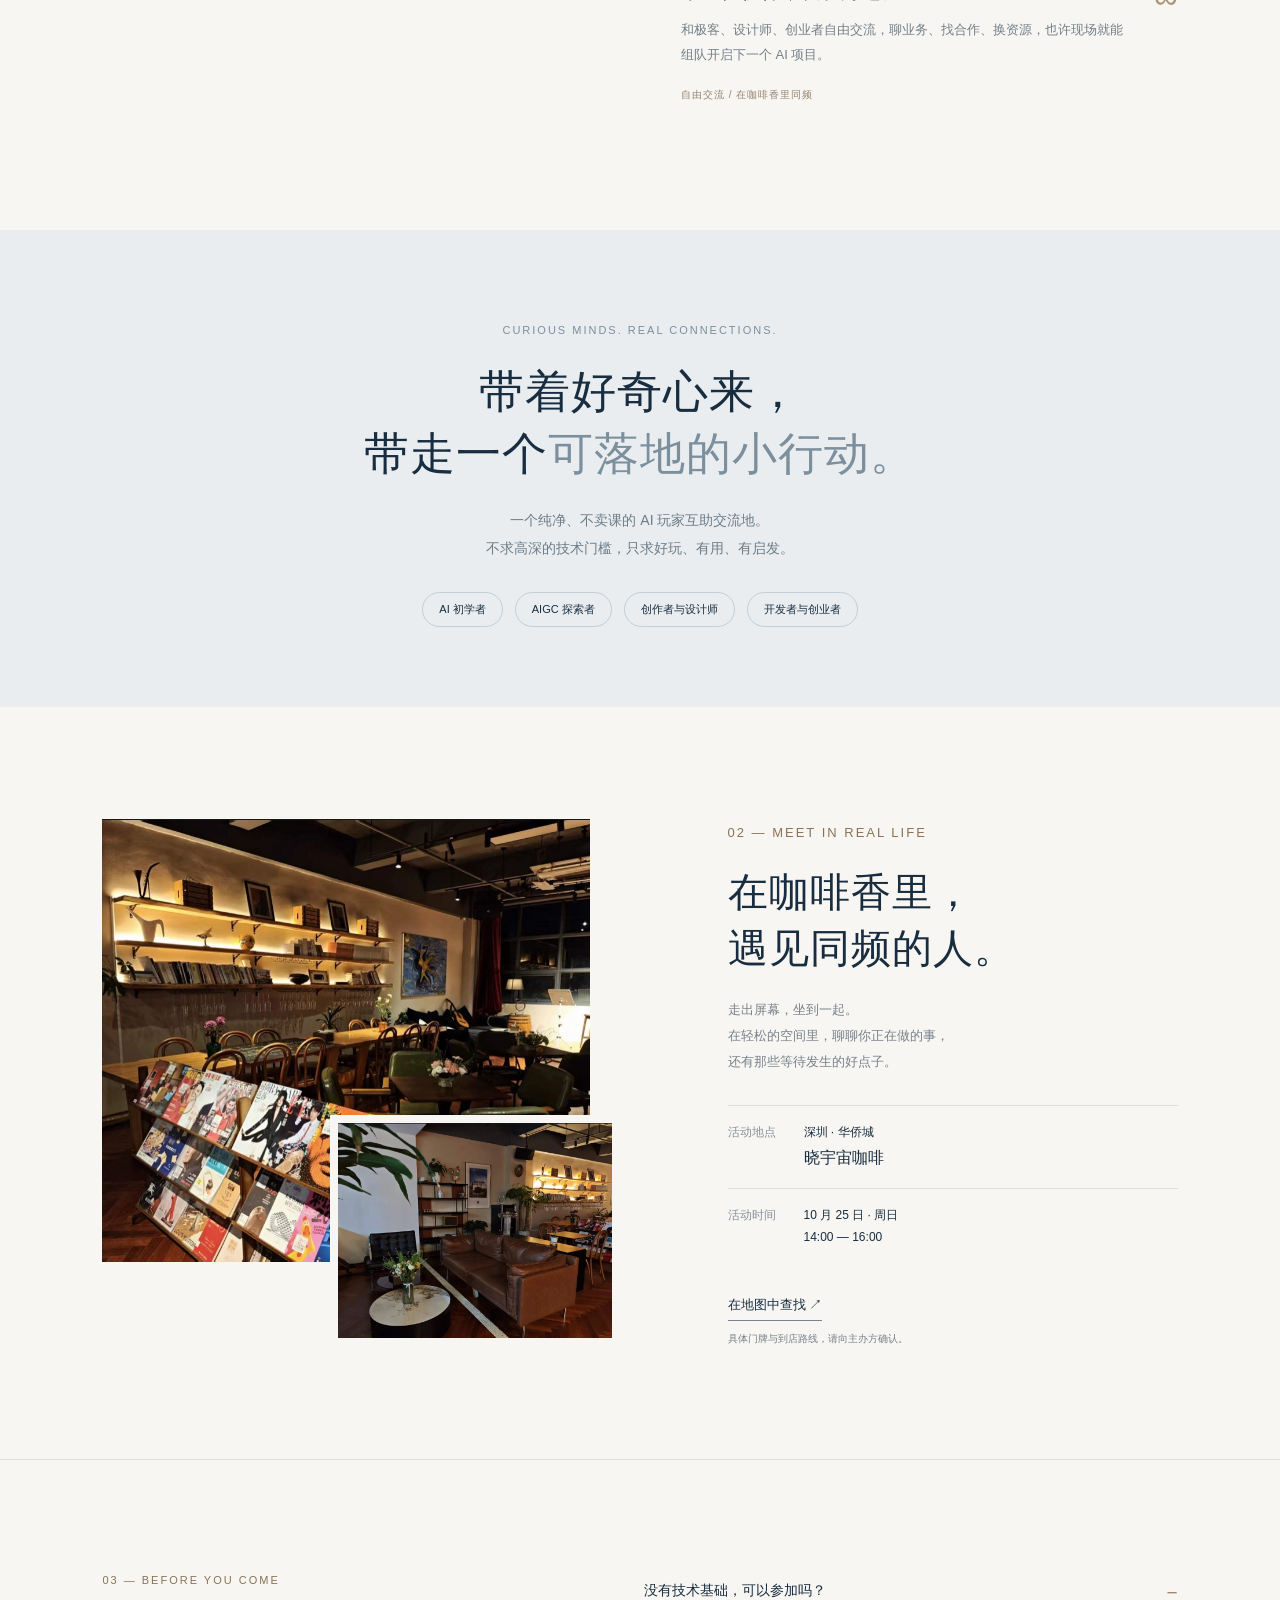
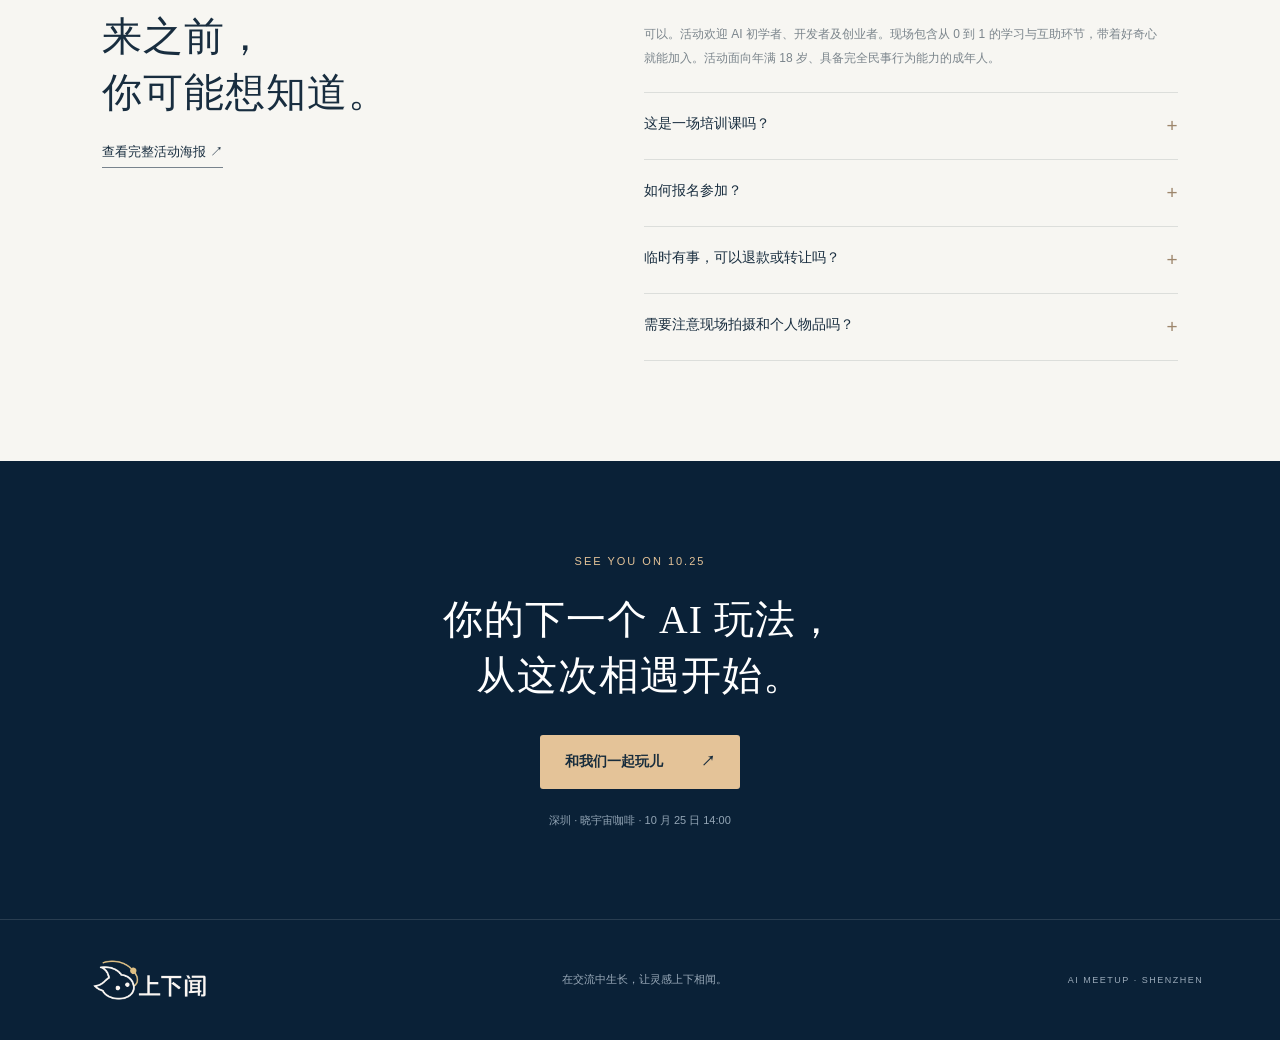
==== commit 8589956c: "Update event time to 14:00–16:00" ====
--- a/index.html
+++ b/index.html
@@ -1,11 +1,11 @@
 <!doctype html>
-<html lang="zh-CN"><head><meta charset="utf-8"><meta name="viewport" content="width=device-width,initial-scale=1"><meta name="theme-color" content="#0a2137"><meta name="description" content="上下闻深圳AI线下交流会。10月25日14:30–16:30，华侨城晓宇宙咖啡。脑洞投票、开发分享、从0到1学习与自由交流。"><title>上下闻 · AI 怎么玩儿起来</title><link rel="stylesheet" href="style.css"></head>
+<html lang="zh-CN"><head><meta charset="utf-8"><meta name="viewport" content="width=device-width,initial-scale=1"><meta name="theme-color" content="#0a2137"><meta name="description" content="上下闻深圳AI线下交流会。10月25日14:00–16:00，华侨城晓宇宙咖啡。脑洞投票、开发分享、从0到1学习与自由交流。"><title>上下闻 · AI 怎么玩儿起来</title><link rel="stylesheet" href="style.css"></head>
 <body><header><a class="brand brand-logo" href="#" aria-label="上下闻首页"><img src="assets/shangxiawen-logo.png" alt="上下闻" width="1947" height="808"></a><nav aria-label="主导航"><a href="#experience">活动体验</a><a href="#place">相聚地点</a><a href="#faq">参加须知</a></nav><button class="nav-cta" data-register>一起玩 AI ↗</button></header>
-<main><section class="hero"><div class="hero-art" role="img" aria-label="蓝金色上下闻AI精灵，在星球轨道与晨光中漂浮"></div><div class="hero-content"><p class="eyebrow"><span></span> SHENZHEN · OFFLINE AI MEETUP</p><p class="issue">上下闻 · 深圳 AI 线下交流会</p><h1>让灵感碰撞，<br>让 AI <em>玩儿起来。</em></h1><p class="intro">从一个脑洞，到一个真实的项目。<br>带上好奇心，和同频的人一起探索 AI 的下一种可能。</p><div class="hero-actions"><button class="primary" data-register>加入这场灵感碰撞 <span>↗</span></button><a class="text-link" href="#experience">看看怎么玩 ↓</a></div><div class="hero-meta"><div><small>WHEN / 时间</small><strong>10.25 <span>周日</span></strong><p>14:30 — 16:30</p></div><div><small>WHERE / 地点</small><strong>深圳 · 华侨城</strong><p>晓宇宙咖啡</p></div></div></div><div class="hero-caption">在交流中生长，让灵感上下相闻。<span>01 / THE GATHERING</span></div></section>
+<main><section class="hero"><div class="hero-art" role="img" aria-label="蓝金色上下闻AI精灵，在星球轨道与晨光中漂浮"></div><div class="hero-content"><p class="eyebrow"><span></span> SHENZHEN · OFFLINE AI MEETUP</p><p class="issue">上下闻 · 深圳 AI 线下交流会</p><h1>让灵感碰撞，<br>让 AI <em>玩儿起来。</em></h1><p class="intro">从一个脑洞，到一个真实的项目。<br>带上好奇心，和同频的人一起探索 AI 的下一种可能。</p><div class="hero-actions"><button class="primary" data-register>加入这场灵感碰撞 <span>↗</span></button><a class="text-link" href="#experience">看看怎么玩 ↓</a></div><div class="hero-meta"><div><small>WHEN / 时间</small><strong>10.25 <span>周日</span></strong><p>14:00 — 16:00</p></div><div><small>WHERE / 地点</small><strong>深圳 · 华侨城</strong><p>晓宇宙咖啡</p></div></div></div><div class="hero-caption">在交流中生长，让灵感上下相闻。<span>01 / THE GATHERING</span></div></section>
 <div class="ticker"><span>真实项目</span><i>✧</i><span>脑洞共创</span><i>✧</i><span>从 0 到 1</span><i>✧</i><span>同频相遇</span><i>✧</i><span>AI 的下一种可能</span></div>
 <section class="experience section" id="experience"><div class="section-heading"><p class="eyebrow">01 — THE EXPERIENCE</p><h2>灵感不止于聊天，<br>这次一起动手。</h2><p class="section-intro">厌倦了只刷 AI 新闻、看演示视频？<br>来现场，把你的想法真正用起来。新手与开发者，都有自己的参与方式。</p></div><div class="experience-list"><article><span class="number">01</span><div><h3>给脑洞，投一票。</h3><p>一起畅想 AI 能做哪些好玩、实用的项目，再用现场不记名投票选出最有价值的创意。胜出者还有一份小惊喜。</p><small>思维投票 / 破冰与脑洞风暴</small></div><span class="symbol">✳</span></article><article><span class="number">02</span><div><h3>拆开一个真实项目。</h3><p>听创作者与开发者聊聊从零构思到落地的真实历程，看看怎么避坑，怎么把一个想法一步步变成现实。</p><small>开发分享 / 实战历程拆解</small></div><span class="symbol">↗</span></article><article><span class="number">03</span><div><h3>你的第一次，从这里开始。</h3><p>只听过 AI，还不会安装、不会使用？我们和你一起从 0 到 1，把陌生工具变成可以上手的第一步。</p><small>免费学习 / 新手也能参与</small></div><span class="symbol">⌘</span></article><article><span class="number">04</span><div><h3>下一位伙伴，就在身边。</h3><p>和极客、设计师、创业者自由交流，聊业务、找合作、换资源，也许现场就能组队开启下一个 AI 项目。</p><small>自由交流 / 在咖啡香里同频</small></div><span class="symbol">∞</span></article></div></section>
 <section class="manifesto"><p class="eyebrow">CURIOUS MINDS. REAL CONNECTIONS.</p><h2>带着好奇心来，<br>带走一个<span>可落地的小行动。</span></h2><p>一个纯净、不卖课的 AI 玩家互助交流地。<br>不求高深的技术门槛，只求好玩、有用、有启发。</p><div class="tags"><span>AI 初学者</span><span>AIGC 探索者</span><span>创作者与设计师</span><span>开发者与创业者</span></div></section>
-<section class="place section" id="place"><div class="place-photos"><img src="assets/cafe.webp" alt="晓宇宙咖啡内的书刊、长桌与暖色灯光" loading="lazy"><img src="assets/lounge.webp" alt="咖啡馆的皮质沙发与自由交流空间" loading="lazy"></div><div class="place-copy"><p class="eyebrow">02 — MEET IN REAL LIFE</p><h2>在咖啡香里，<br>遇见同频的人。</h2><p>走出屏幕，坐到一起。<br>在轻松的空间里，聊聊你正在做的事，<br>还有那些等待发生的好点子。</p><dl><div><dt>活动地点</dt><dd>深圳 · 华侨城<br><strong>晓宇宙咖啡</strong></dd></div><div><dt>活动时间</dt><dd>10 月 25 日 · 周日<br>14:30 — 16:30</dd></div></dl><a class="text-link dark" target="_blank" rel="noopener" href="https://uri.amap.com/search?keyword=%E6%B7%B1%E5%9C%B3%E5%8D%8E%E4%BE%A8%E5%9F%8E%E6%99%93%E5%AE%87%E5%AE%99%E5%92%96%E5%95%A1">在地图中查找 ↗</a><p class="note">具体门牌与到店路线，请向主办方确认。</p></div></section>
+<section class="place section" id="place"><div class="place-photos"><img src="assets/cafe.webp" alt="晓宇宙咖啡内的书刊、长桌与暖色灯光" loading="lazy"><img src="assets/lounge.webp" alt="咖啡馆的皮质沙发与自由交流空间" loading="lazy"></div><div class="place-copy"><p class="eyebrow">02 — MEET IN REAL LIFE</p><h2>在咖啡香里，<br>遇见同频的人。</h2><p>走出屏幕，坐到一起。<br>在轻松的空间里，聊聊你正在做的事，<br>还有那些等待发生的好点子。</p><dl><div><dt>活动地点</dt><dd>深圳 · 华侨城<br><strong>晓宇宙咖啡</strong></dd></div><div><dt>活动时间</dt><dd>10 月 25 日 · 周日<br>14:00 — 16:00</dd></div></dl><a class="text-link dark" target="_blank" rel="noopener" href="https://uri.amap.com/search?keyword=%E6%B7%B1%E5%9C%B3%E5%8D%8E%E4%BE%A8%E5%9F%8E%E6%99%93%E5%AE%87%E5%AE%99%E5%92%96%E5%95%A1">在地图中查找 ↗</a><p class="note">具体门牌与到店路线，请向主办方确认。</p></div></section>
 <section class="faq section" id="faq"><div><p class="eyebrow">03 — BEFORE YOU COME</p><h2>来之前，<br>你可能想知道。</h2><a class="text-link dark" href="assets/activity-poster-original.jpg" target="_blank">查看完整活动海报 ↗</a></div><div class="questions"><details open><summary>没有技术基础，可以参加吗？</summary><p>可以。活动欢迎 AI 初学者、开发者及创业者。现场包含从 0 到 1 的学习与互助环节，带着好奇心就能加入。活动面向年满 18 岁、具备完全民事行为能力的成年人。</p></details><details><summary>这是一场培训课吗？</summary><p>这是 AI 技术与应用交流、互助社群活动，非学科培训、非营利性商业课。现场禁止恶意推销、卖课与骚扰，请文明交流，尊重不同观点。</p></details><details><summary>如何报名参加？</summary><p>点击报名按钮，添加主办方「闻闻」微信，确认名额与报名方式。</p></details><details><summary>临时有事，可以退款或转让吗？</summary><p>根据活动资料，活动开始前 24 小时可申请全额退款；24 小时内因个人原因退出不予退款。无法出席时，可自行转让名额给朋友。办理请联系主办方。</p></details><details><summary>需要注意现场拍摄和个人物品吗？</summary><p>现场可能拍摄照片或视频，用于上下闻后续活动宣传。不希望入镜，请提前告知工作人员。请妥善保管电脑、手机等随身物品，并注意人身安全；因个人原因造成的损失由参与者自行承担。</p></details></div></section>
-<section class="closing"><p class="eyebrow">SEE YOU ON 10.25</p><h2>你的下一个 AI 玩法，<br>从这次相遇开始。</h2><button class="primary" data-register>和我们一起玩儿 <span>↗</span></button><p>深圳 · 晓宇宙咖啡 · 10 月 25 日 14:30</p></section></main><footer><a class="brand brand-logo" href="#" aria-label="返回上下闻首页"><img src="assets/shangxiawen-logo.png" alt="上下闻" width="1947" height="808" loading="lazy"></a><p>在交流中生长，让灵感上下相闻。</p><span>AI MEETUP · SHENZHEN</span></footer>
-<dialog id="register" aria-labelledby="dialog-title"><button class="close" aria-label="关闭报名窗口">×</button><p class="eyebrow">LET’S CONNECT</p><h2 id="dialog-title">添加闻闻，报名相见。</h2><p>微信扫码或长按保存二维码，<br>联系主办方确认名额与报名方式。</p><img src="assets/wechat-contact.jpg" alt="主办方闻闻的微信联系二维码"><a download="上下闻-报名微信.jpg" href="assets/wechat-contact.jpg" class="download">保存二维码 ↓</a><small>10 月 25 日 14:30–16:30<br>报名以主办方确认为准。</small></dialog><script src="app.js"></script></body></html>
+<section class="closing"><p class="eyebrow">SEE YOU ON 10.25</p><h2>你的下一个 AI 玩法，<br>从这次相遇开始。</h2><button class="primary" data-register>和我们一起玩儿 <span>↗</span></button><p>深圳 · 晓宇宙咖啡 · 10 月 25 日 14:00</p></section></main><footer><a class="brand brand-logo" href="#" aria-label="返回上下闻首页"><img src="assets/shangxiawen-logo.png" alt="上下闻" width="1947" height="808" loading="lazy"></a><p>在交流中生长，让灵感上下相闻。</p><span>AI MEETUP · SHENZHEN</span></footer>
+<dialog id="register" aria-labelledby="dialog-title"><button class="close" aria-label="关闭报名窗口">×</button><p class="eyebrow">LET’S CONNECT</p><h2 id="dialog-title">添加闻闻，报名相见。</h2><p>微信扫码或长按保存二维码，<br>联系主办方确认名额与报名方式。</p><img src="assets/wechat-contact.jpg" alt="主办方闻闻的微信联系二维码"><a download="上下闻-报名微信.jpg" href="assets/wechat-contact.jpg" class="download">保存二维码 ↓</a><small>10 月 25 日 14:00–16:00<br>报名以主办方确认为准。</small></dialog><script src="app.js"></script></body></html>
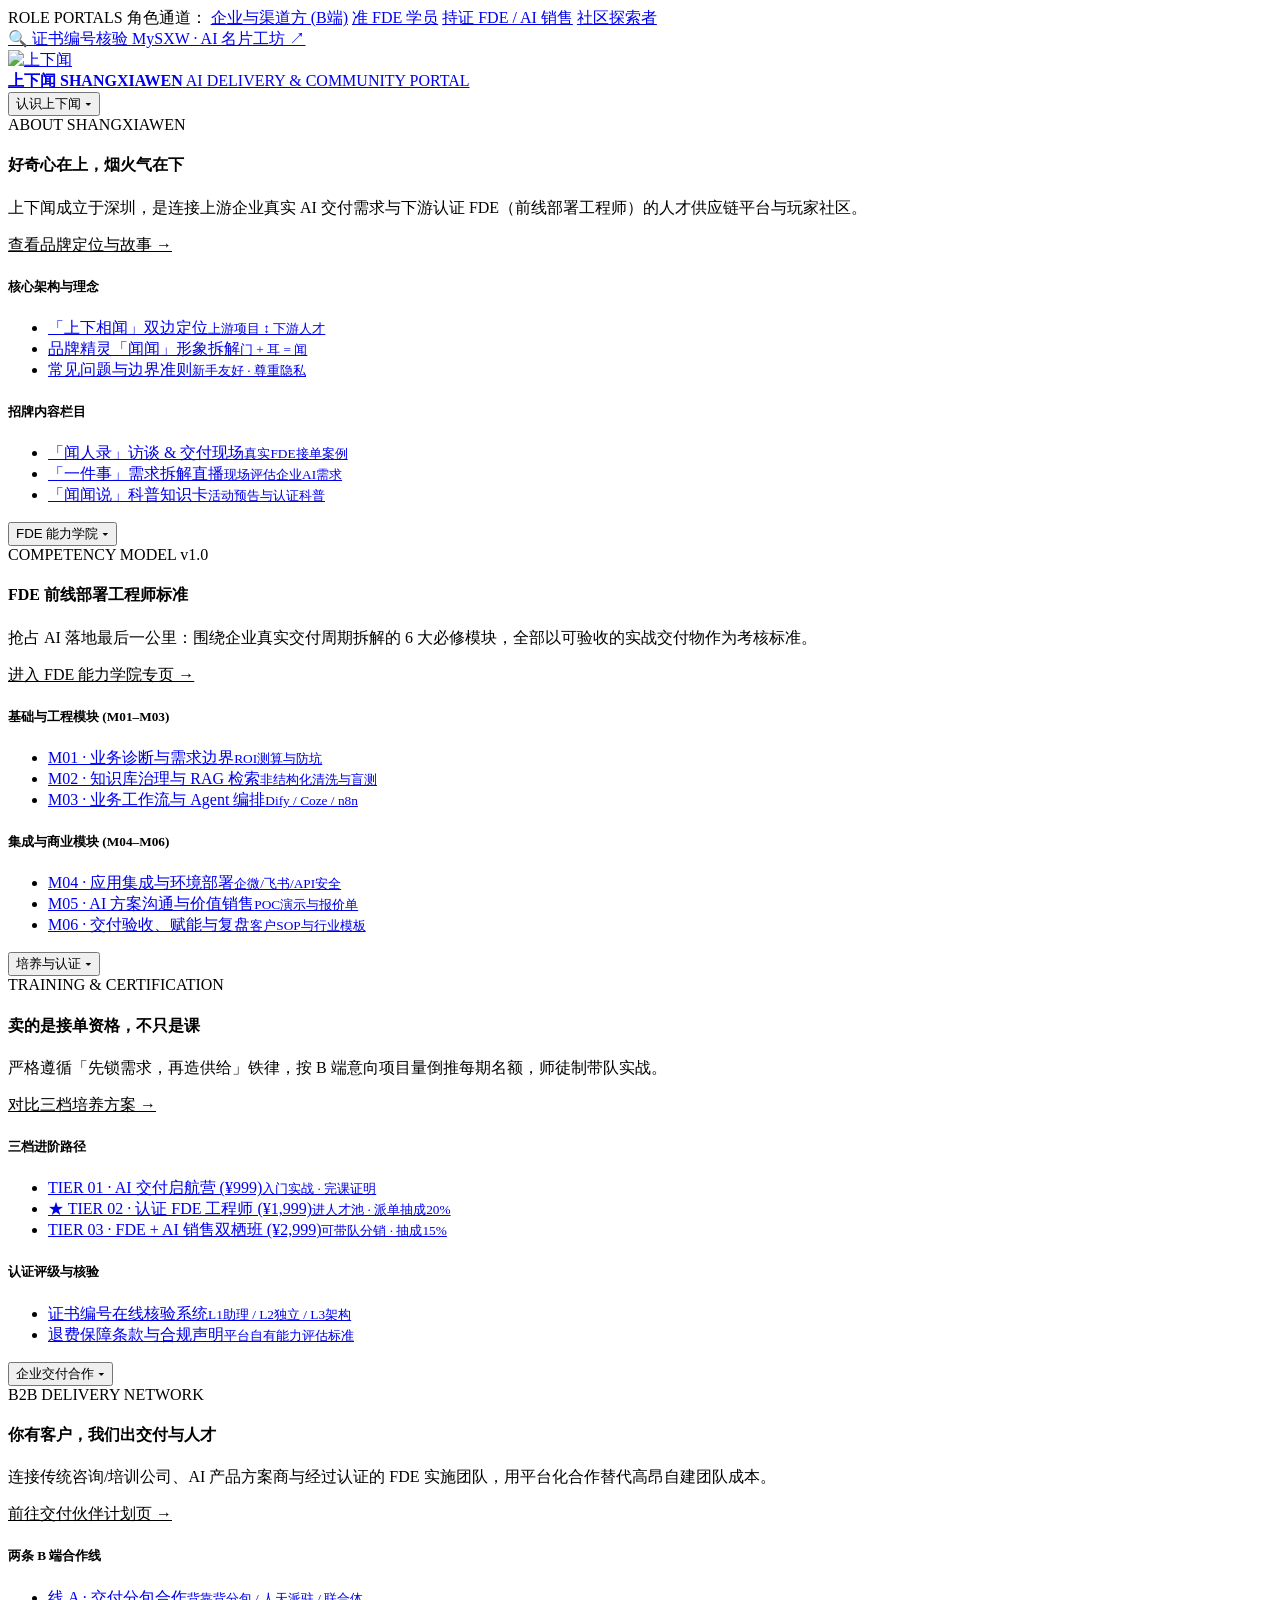
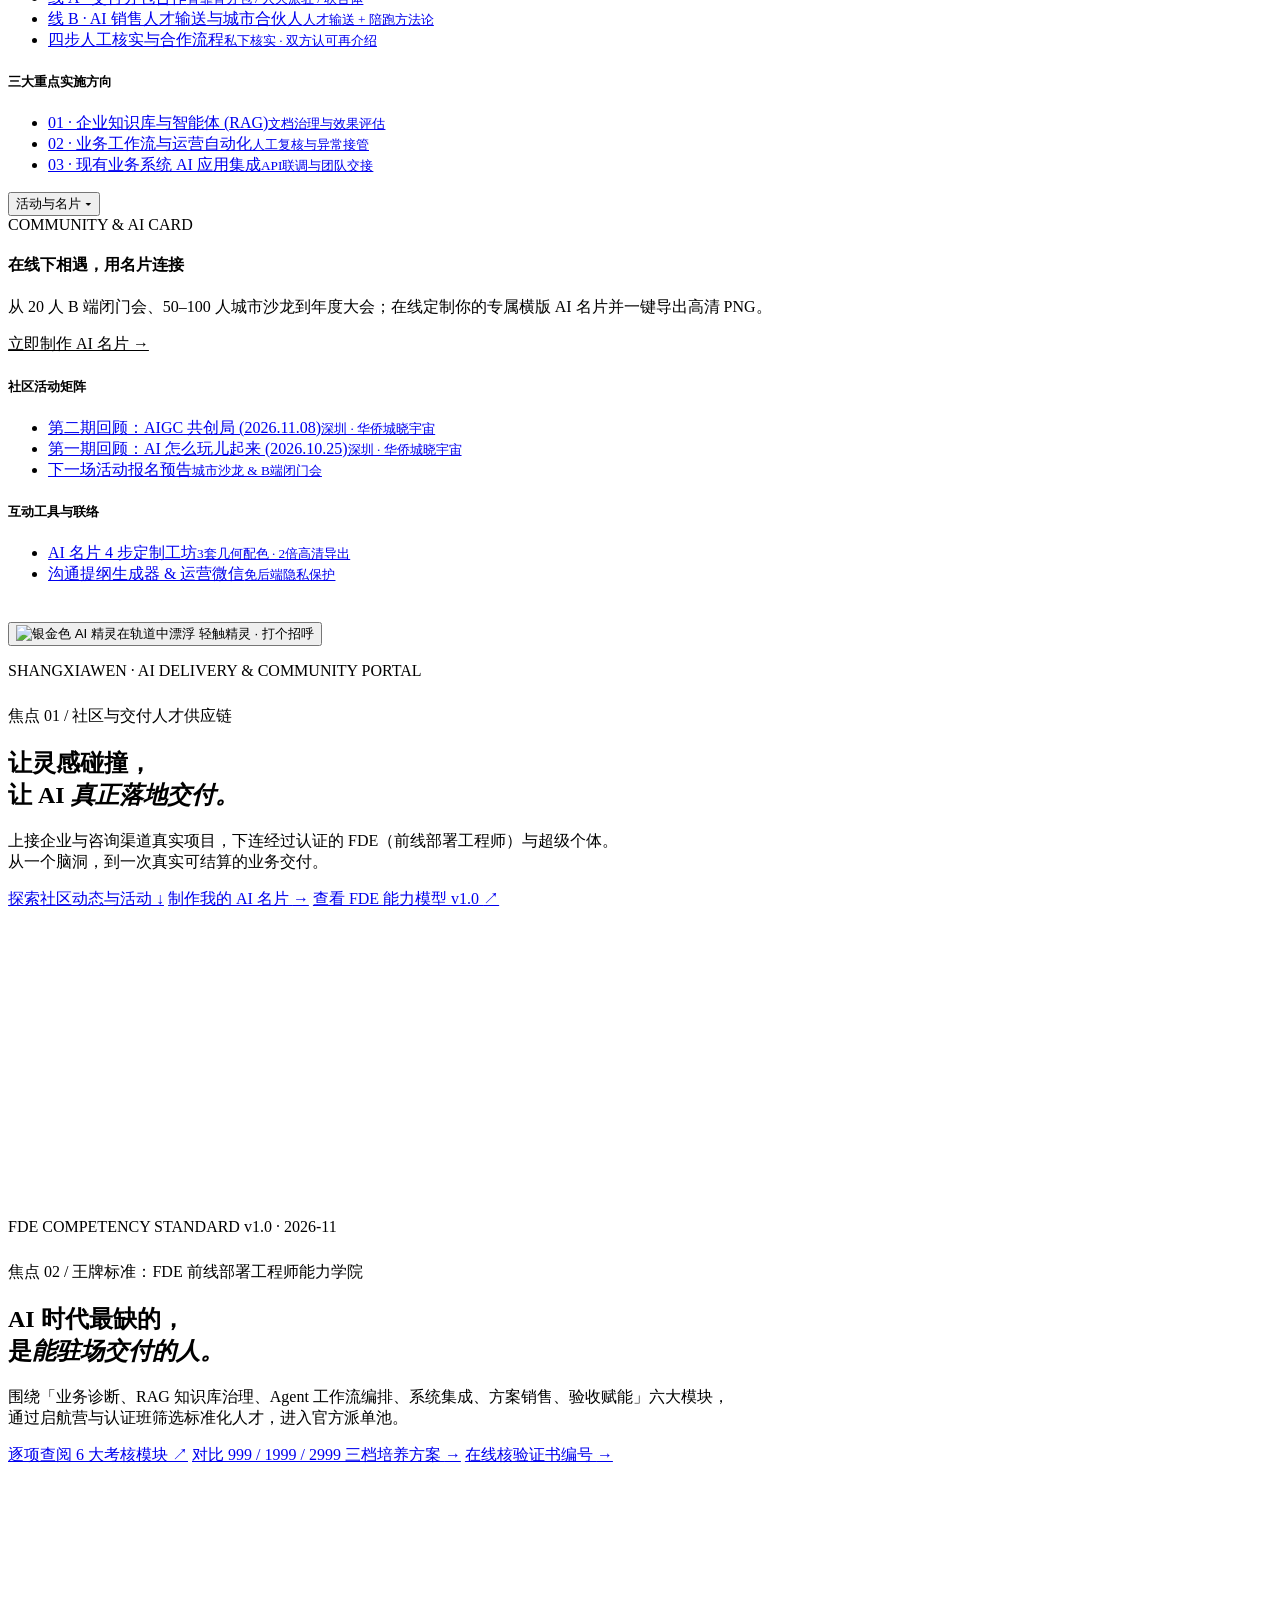
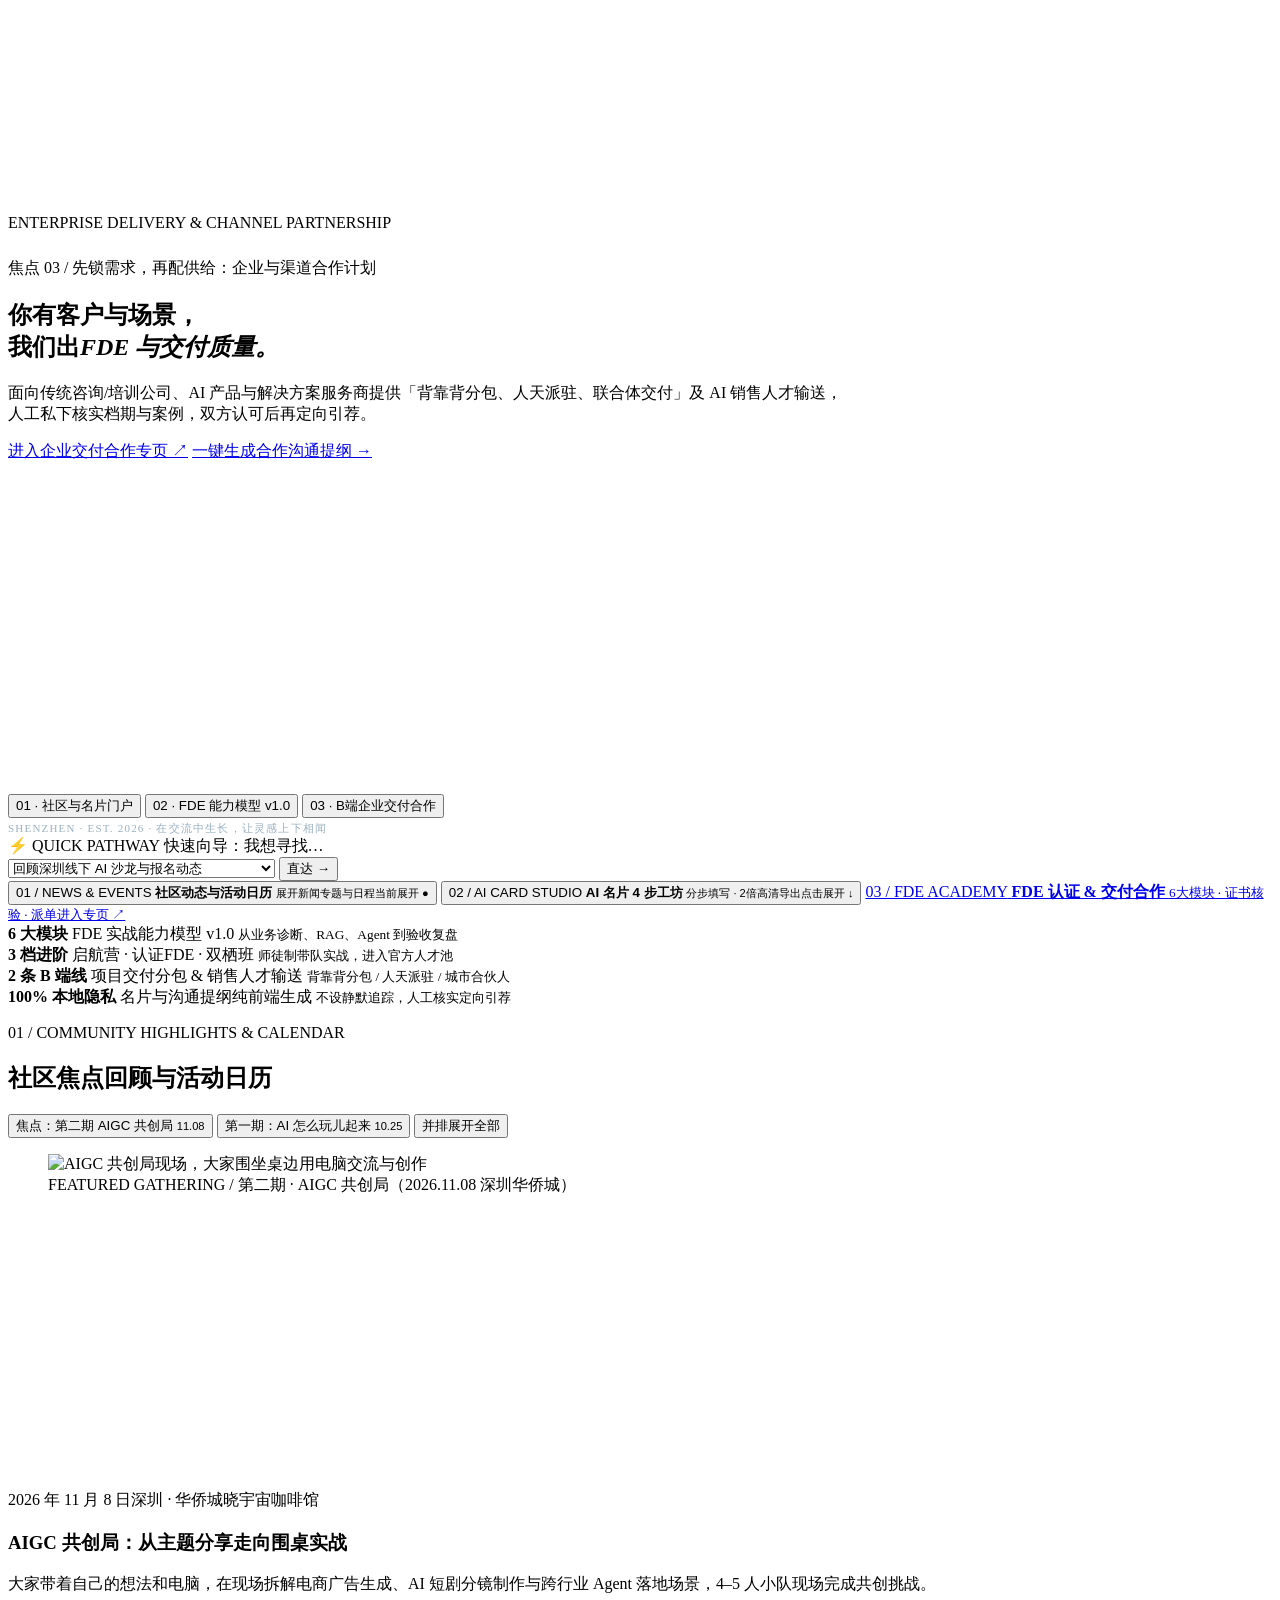
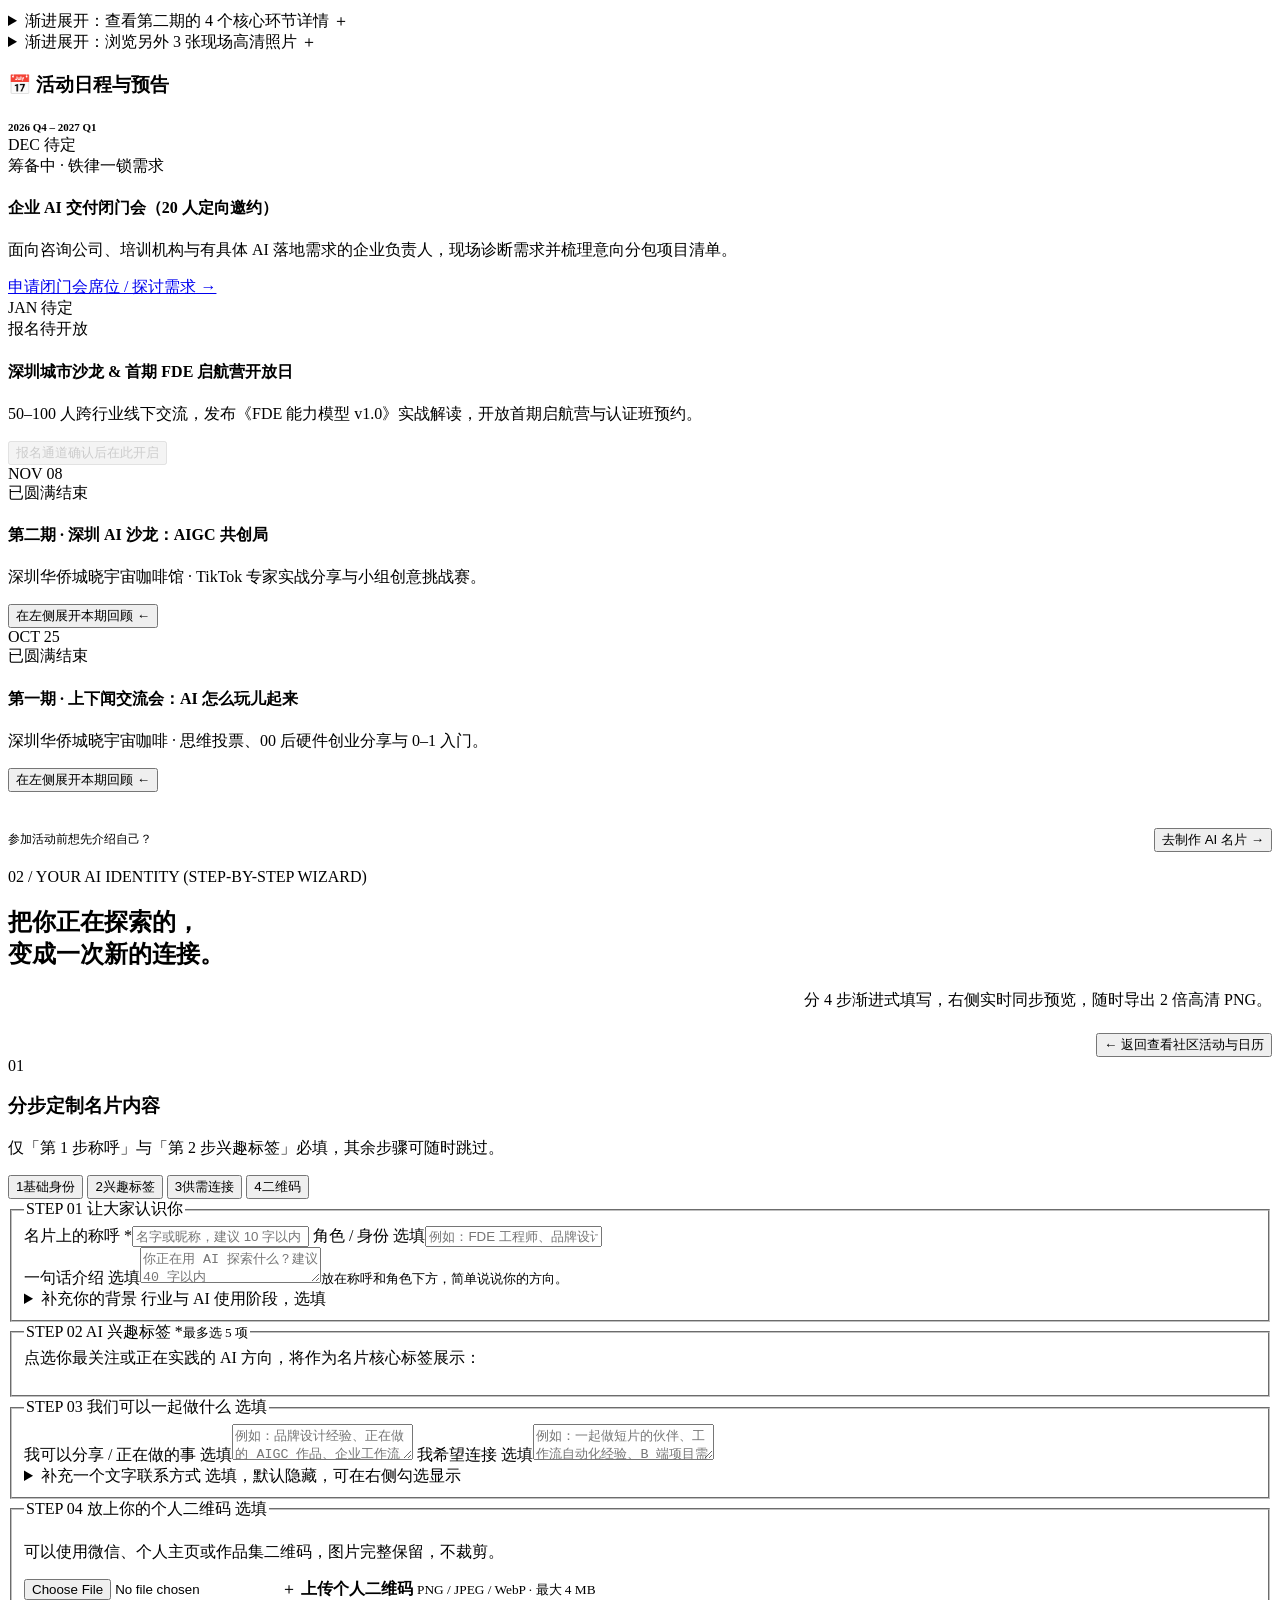
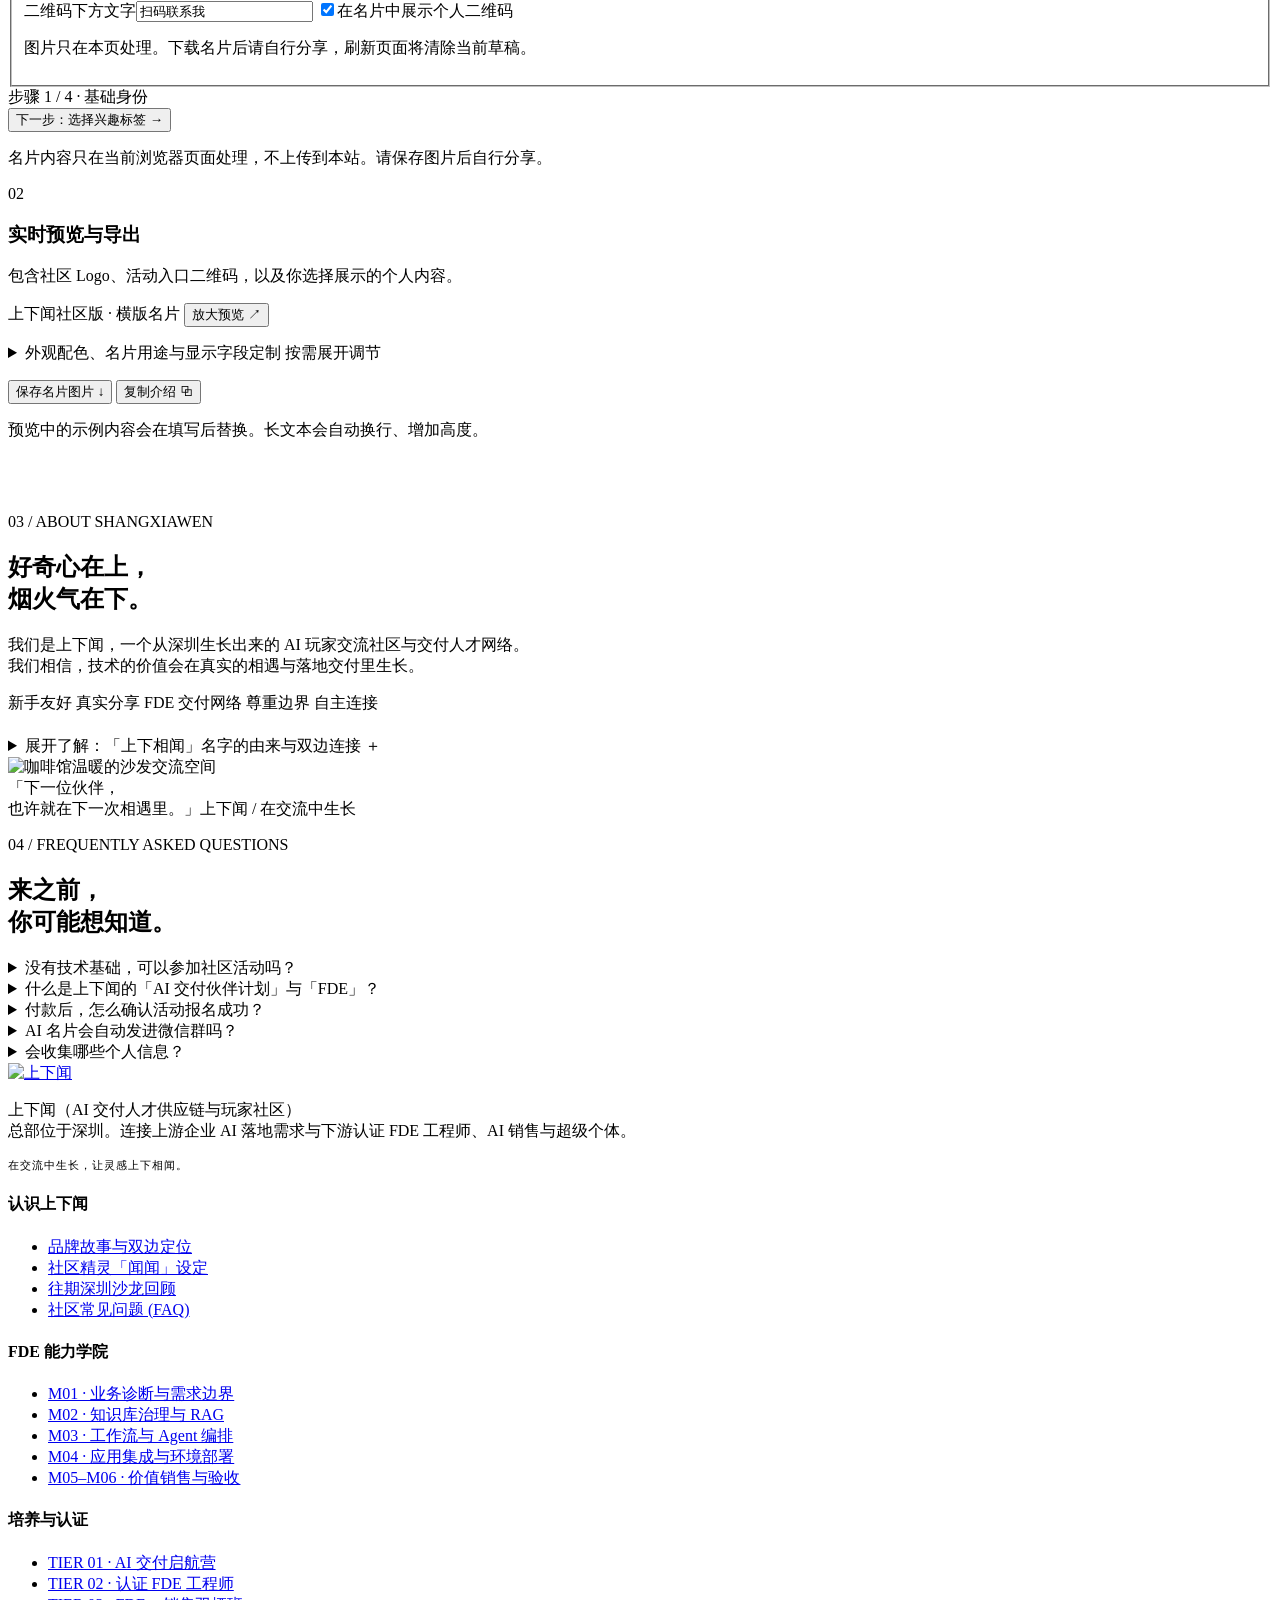
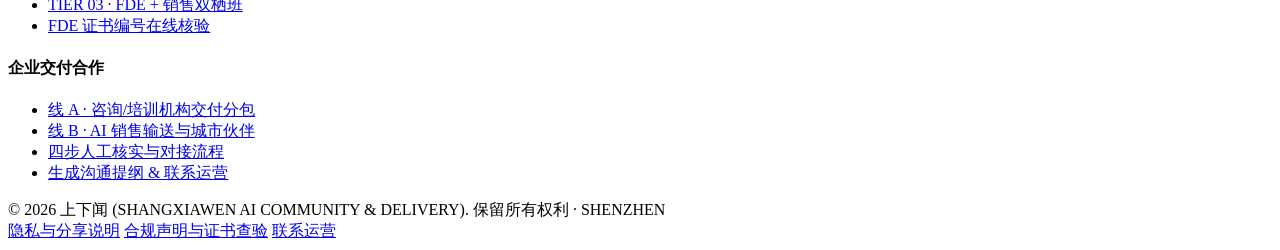
==== commit 6f439d98: "Deploy Shangxiawen official portal (HKMU layout + Progressive Disclosure UI + FDE Academy + WeChat M" ====
--- a/index.html
+++ b/index.html
@@ -1,11 +1,892 @@
 <!doctype html>
-<html lang="zh-CN"><head><meta charset="utf-8"><meta name="viewport" content="width=device-width,initial-scale=1"><meta name="theme-color" content="#0a2137"><meta name="description" content="上下闻深圳AI线下交流会。10月25日14:00–16:00，华侨城晓宇宙咖啡。脑洞投票、开发分享、从0到1学习与自由交流。"><title>上下闻 · AI 怎么玩儿起来</title><link rel="stylesheet" href="style.css"></head>
-<body><header><a class="brand brand-logo" href="#" aria-label="上下闻首页"><img src="assets/shangxiawen-logo.png" alt="上下闻" width="1947" height="808"></a><nav aria-label="主导航"><a href="#experience">活动体验</a><a href="#place">相聚地点</a><a href="#faq">参加须知</a></nav><button class="nav-cta" data-register>一起玩 AI ↗</button></header>
-<main><section class="hero"><div class="hero-art" role="img" aria-label="蓝金色上下闻AI精灵，在星球轨道与晨光中漂浮"></div><div class="hero-content"><p class="eyebrow"><span></span> SHENZHEN · OFFLINE AI MEETUP</p><p class="issue">上下闻 · 深圳 AI 线下交流会</p><h1>让灵感碰撞，<br>让 AI <em>玩儿起来。</em></h1><p class="intro">从一个脑洞，到一个真实的项目。<br>带上好奇心，和同频的人一起探索 AI 的下一种可能。</p><div class="hero-actions"><button class="primary" data-register>加入这场灵感碰撞 <span>↗</span></button><a class="text-link" href="#experience">看看怎么玩 ↓</a></div><div class="hero-meta"><div><small>WHEN / 时间</small><strong>10.25 <span>周日</span></strong><p>14:00 — 16:00</p></div><div><small>WHERE / 地点</small><strong>深圳 · 华侨城</strong><p>晓宇宙咖啡</p></div></div></div><div class="hero-caption">在交流中生长，让灵感上下相闻。<span>01 / THE GATHERING</span></div></section>
-<div class="ticker"><span>真实项目</span><i>✧</i><span>脑洞共创</span><i>✧</i><span>从 0 到 1</span><i>✧</i><span>同频相遇</span><i>✧</i><span>AI 的下一种可能</span></div>
-<section class="experience section" id="experience"><div class="section-heading"><p class="eyebrow">01 — THE EXPERIENCE</p><h2>灵感不止于聊天，<br>这次一起动手。</h2><p class="section-intro">厌倦了只刷 AI 新闻、看演示视频？<br>来现场，把你的想法真正用起来。新手与开发者，都有自己的参与方式。</p></div><div class="experience-list"><article><span class="number">01</span><div><h3>给脑洞，投一票。</h3><p>一起畅想 AI 能做哪些好玩、实用的项目，再用现场不记名投票选出最有价值的创意。胜出者还有一份小惊喜。</p><small>思维投票 / 破冰与脑洞风暴</small></div><span class="symbol">✳</span></article><article><span class="number">02</span><div><h3>拆开一个真实项目。</h3><p>听创作者与开发者聊聊从零构思到落地的真实历程，看看怎么避坑，怎么把一个想法一步步变成现实。</p><small>开发分享 / 实战历程拆解</small></div><span class="symbol">↗</span></article><article><span class="number">03</span><div><h3>你的第一次，从这里开始。</h3><p>只听过 AI，还不会安装、不会使用？我们和你一起从 0 到 1，把陌生工具变成可以上手的第一步。</p><small>免费学习 / 新手也能参与</small></div><span class="symbol">⌘</span></article><article><span class="number">04</span><div><h3>下一位伙伴，就在身边。</h3><p>和极客、设计师、创业者自由交流，聊业务、找合作、换资源，也许现场就能组队开启下一个 AI 项目。</p><small>自由交流 / 在咖啡香里同频</small></div><span class="symbol">∞</span></article></div></section>
-<section class="manifesto"><p class="eyebrow">CURIOUS MINDS. REAL CONNECTIONS.</p><h2>带着好奇心来，<br>带走一个<span>可落地的小行动。</span></h2><p>一个纯净、不卖课的 AI 玩家互助交流地。<br>不求高深的技术门槛，只求好玩、有用、有启发。</p><div class="tags"><span>AI 初学者</span><span>AIGC 探索者</span><span>创作者与设计师</span><span>开发者与创业者</span></div></section>
-<section class="place section" id="place"><div class="place-photos"><img src="assets/cafe.webp" alt="晓宇宙咖啡内的书刊、长桌与暖色灯光" loading="lazy"><img src="assets/lounge.webp" alt="咖啡馆的皮质沙发与自由交流空间" loading="lazy"></div><div class="place-copy"><p class="eyebrow">02 — MEET IN REAL LIFE</p><h2>在咖啡香里，<br>遇见同频的人。</h2><p>走出屏幕，坐到一起。<br>在轻松的空间里，聊聊你正在做的事，<br>还有那些等待发生的好点子。</p><dl><div><dt>活动地点</dt><dd>深圳 · 华侨城<br><strong>晓宇宙咖啡</strong></dd></div><div><dt>活动时间</dt><dd>10 月 25 日 · 周日<br>14:00 — 16:00</dd></div></dl><a class="text-link dark" target="_blank" rel="noopener" href="https://uri.amap.com/search?keyword=%E6%B7%B1%E5%9C%B3%E5%8D%8E%E4%BE%A8%E5%9F%8E%E6%99%93%E5%AE%87%E5%AE%99%E5%92%96%E5%95%A1">在地图中查找 ↗</a><p class="note">具体门牌与到店路线，请向主办方确认。</p></div></section>
-<section class="faq section" id="faq"><div><p class="eyebrow">03 — BEFORE YOU COME</p><h2>来之前，<br>你可能想知道。</h2><a class="text-link dark" href="assets/activity-poster-original.jpg" target="_blank">查看完整活动海报 ↗</a></div><div class="questions"><details open><summary>没有技术基础，可以参加吗？</summary><p>可以。活动欢迎 AI 初学者、开发者及创业者。现场包含从 0 到 1 的学习与互助环节，带着好奇心就能加入。活动面向年满 18 岁、具备完全民事行为能力的成年人。</p></details><details><summary>这是一场培训课吗？</summary><p>这是 AI 技术与应用交流、互助社群活动，非学科培训、非营利性商业课。现场禁止恶意推销、卖课与骚扰，请文明交流，尊重不同观点。</p></details><details><summary>如何报名参加？</summary><p>点击报名按钮，添加主办方「闻闻」微信，确认名额与报名方式。</p></details><details><summary>临时有事，可以退款或转让吗？</summary><p>根据活动资料，活动开始前 24 小时可申请全额退款；24 小时内因个人原因退出不予退款。无法出席时，可自行转让名额给朋友。办理请联系主办方。</p></details><details><summary>需要注意现场拍摄和个人物品吗？</summary><p>现场可能拍摄照片或视频，用于上下闻后续活动宣传。不希望入镜，请提前告知工作人员。请妥善保管电脑、手机等随身物品，并注意人身安全；因个人原因造成的损失由参与者自行承担。</p></details></div></section>
-<section class="closing"><p class="eyebrow">SEE YOU ON 10.25</p><h2>你的下一个 AI 玩法，<br>从这次相遇开始。</h2><button class="primary" data-register>和我们一起玩儿 <span>↗</span></button><p>深圳 · 晓宇宙咖啡 · 10 月 25 日 14:00</p></section></main><footer><a class="brand brand-logo" href="#" aria-label="返回上下闻首页"><img src="assets/shangxiawen-logo.png" alt="上下闻" width="1947" height="808" loading="lazy"></a><p>在交流中生长，让灵感上下相闻。</p><span>AI MEETUP · SHENZHEN</span></footer>
-<dialog id="register" aria-labelledby="dialog-title"><button class="close" aria-label="关闭报名窗口">×</button><p class="eyebrow">LET’S CONNECT</p><h2 id="dialog-title">添加闻闻，报名相见。</h2><p>微信扫码或长按保存二维码，<br>联系主办方确认名额与报名方式。</p><img src="assets/wechat-contact.jpg" alt="主办方闻闻的微信联系二维码"><a download="上下闻-报名微信.jpg" href="assets/wechat-contact.jpg" class="download">保存二维码 ↓</a><small>10 月 25 日 14:00–16:00<br>报名以主办方确认为准。</small></dialog><script src="app.js"></script></body></html>
+<html lang="zh-CN">
+<head>
+  <meta charset="utf-8">
+  <meta name="viewport" content="width=device-width,initial-scale=1">
+  <meta name="theme-color" content="#0a2137">
+  <meta name="description" content="上下闻 AI 交付人才供应链与社区门户：参考香港都会大学门户排版与渐进式披露交互，提供 FDE 能力模型、三级认证、活动日历、AI 名片工坊与企业交付合作。">
+  <title>上下闻 · AI 交付人才供应链与社区门户</title>
+  <link rel="icon" href=\"./assets/shangxiawen-logo.png" type="image/png">
+  <link rel="stylesheet" href=\"./style.css">
+  <link rel="stylesheet" href=\"./card-studio.css">
+  <link rel="stylesheet" href=\"./preview.css">
+  <link rel="stylesheet" href=\"./progressive.css">
+  <link rel="stylesheet" href=\"./hkmu-portal.css">
+</head>
+<body data-community-view="gathering">
+
+<!-- 1. Top Utility Bar (香港都会大学式顶部受众分流工具栏) -->
+<div class="hkmu-utility-bar" role="navigation" aria-label="受众角色快速通道">
+  <div class="hkmu-utility-inner">
+    <div class="hkmu-audience-links">
+      <span class="hkmu-audience-label">ROLE PORTALS 角色通道：</span>
+      <a href=\"./partners.html" data-role-shortcut="company">企业与渠道方 (B端)</a>
+      <a href=\"./fde.html#programs" data-role-shortcut="trainee">准 FDE 学员</a>
+      <a href=\"./fde.html#verify" data-role-shortcut="certified">持证 FDE / AI 销售</a>
+      <a href="#gathering" data-switch-view="gathering">社区探索者</a>
+    </div>
+    <div class="hkmu-utility-right">
+      <a href=\"./fde.html#verify" class="hkmu-quick-search-btn" title="在线核验上下闻 FDE 证书编号">
+        <span>🔍 证书编号核验</span>
+      </a>
+      <a href="#card-studio" data-switch-view="card-studio" class="hkmu-portal-pill">
+        <span>MySXW · AI 名片工坊 ↗</span>
+      </a>
+    </div>
+  </div>
+</div>
+
+<!-- 2. Main Header with Progressive Mega Menu (都会大学式主导航 + 渐进式巨型下拉抽屉) -->
+<header class="hkmu-header">
+  <div class="hkmu-header-inner">
+    <a class="hkmu-brand" href=\"./index.html" aria-label="上下闻首页">
+      <img src=\"./assets/shangxiawen-logo.png" alt="上下闻">
+      <div class="hkmu-brand-text">
+        <strong>上下闻 SHANGXIAWEN</strong>
+        <span>AI DELIVERY &amp; COMMUNITY PORTAL</span>
+      </div>
+    </a>
+
+    <nav class="hkmu-nav" aria-label="主导航菜单">
+      <!-- 栏目 1：认识上下闻 (About) -->
+      <div class="hkmu-nav-item">
+        <button type="button" class="hkmu-nav-trigger">认识上下闻 <span class="caret">▾</span></button>
+        <div class="hkmu-mega-drawer" role="region" aria-label="认识上下闻子菜单">
+          <div class="hkmu-mega-inner">
+            <div class="hkmu-mega-intro">
+              <span>ABOUT SHANGXIAWEN</span>
+              <h4>好奇心在上，烟火气在下</h4>
+              <p>上下闻成立于深圳，是连接上游企业真实 AI 交付需求与下游认证 FDE（前线部署工程师）的人才供应链平台与玩家社区。</p>
+              <a class="text-link" href="#about" style="color:var(--hkmu-teal);border-color:var(--hkmu-teal)">查看品牌定位与故事 →</a>
+            </div>
+            <div class="hkmu-mega-col">
+              <h5>核心架构与理念</h5>
+              <ul class="hkmu-mega-links">
+                <li><a href="#about"><span>「上下相闻」双边定位</span><small>上游项目 ↕ 下游人才</small></a></li>
+                <li><a href=\"./fde.html#wenwen-ip"><span>品牌精灵「闻闻」形象拆解</span><small>门 + 耳 = 闻</small></a></li>
+                <li><a href="#faq-section"><span>常见问题与边界准则</span><small>新手友好 · 尊重隐私</small></a></li>
+              </ul>
+            </div>
+            <div class="hkmu-mega-col">
+              <h5>招牌内容栏目</h5>
+              <ul class="hkmu-mega-links">
+                <li><a href="#gathering" data-switch-view="gathering"><span>「闻人录」访谈 &amp; 交付现场</span><small>真实FDE接单案例</small></a></li>
+                <li><a href="#gathering" data-switch-view="gathering"><span>「一件事」需求拆解直播</span><small>现场评估企业AI需求</small></a></li>
+                <li><a href=\"./fde.html#wenwen-ip"><span>「闻闻说」科普知识卡</span><small>活动预告与认证科普</small></a></li>
+              </ul>
+            </div>
+          </div>
+        </div>
+      </div>
+
+      <!-- 栏目 2：FDE 能力学院 (Academics & Competency) -->
+      <div class="hkmu-nav-item">
+        <button type="button" class="hkmu-nav-trigger">FDE 能力学院 <span class="caret">▾</span></button>
+        <div class="hkmu-mega-drawer" role="region" aria-label="FDE 能力学院子菜单">
+          <div class="hkmu-mega-inner">
+            <div class="hkmu-mega-intro">
+              <span>COMPETENCY MODEL v1.0</span>
+              <h4>FDE 前线部署工程师标准</h4>
+              <p>抢占 AI 落地最后一公里：围绕企业真实交付周期拆解的 6 大必修模块，全部以可验收的实战交付物作为考核标准。</p>
+              <a class="text-link" href=\"./fde.html" style="color:var(--hkmu-teal);border-color:var(--hkmu-teal)">进入 FDE 能力学院专页 →</a>
+            </div>
+            <div class="hkmu-mega-col">
+              <h5>基础与工程模块 (M01–M03)</h5>
+              <ul class="hkmu-mega-links">
+                <li><a href=\"./fde.html#fde-model"><span>M01 · 业务诊断与需求边界</span><small>ROI测算与防坑</small></a></li>
+                <li><a href=\"./fde.html#fde-model"><span>M02 · 知识库治理与 RAG 检索</span><small>非结构化清洗与盲测</small></a></li>
+                <li><a href=\"./fde.html#fde-model"><span>M03 · 业务工作流与 Agent 编排</span><small>Dify / Coze / n8n</small></a></li>
+              </ul>
+            </div>
+            <div class="hkmu-mega-col">
+              <h5>集成与商业模块 (M04–M06)</h5>
+              <ul class="hkmu-mega-links">
+                <li><a href=\"./fde.html#fde-model"><span>M04 · 应用集成与环境部署</span><small>企微/飞书/API安全</small></a></li>
+                <li><a href=\"./fde.html#fde-model"><span>M05 · AI 方案沟通与价值销售</span><small>POC演示与报价单</small></a></li>
+                <li><a href=\"./fde.html#fde-model"><span>M06 · 交付验收、赋能与复盘</span><small>客户SOP与行业模板</small></a></li>
+              </ul>
+            </div>
+          </div>
+        </div>
+      </div>
+
+      <!-- 栏目 3：培养与认证 (Admissions & Certification) -->
+      <div class="hkmu-nav-item">
+        <button type="button" class="hkmu-nav-trigger">培养与认证 <span class="caret">▾</span></button>
+        <div class="hkmu-mega-drawer" role="region" aria-label="培养与认证子菜单">
+          <div class="hkmu-mega-inner">
+            <div class="hkmu-mega-intro">
+              <span>TRAINING &amp; CERTIFICATION</span>
+              <h4>卖的是接单资格，不只是课</h4>
+              <p>严格遵循「先锁需求，再造供给」铁律，按 B 端意向项目量倒推每期名额，师徒制带队实战。</p>
+              <a class="text-link" href=\"./fde.html#programs" style="color:var(--hkmu-teal);border-color:var(--hkmu-teal)">对比三档培养方案 →</a>
+            </div>
+            <div class="hkmu-mega-col">
+              <h5>三档进阶路径</h5>
+              <ul class="hkmu-mega-links">
+                <li><a href=\"./fde.html#programs"><span>TIER 01 · AI 交付启航营 (¥999)</span><small>入门实战 · 完课证明</small></a></li>
+                <li><a href=\"./fde.html#programs"><span>★ TIER 02 · 认证 FDE 工程师 (¥1,999)</span><small>进人才池 · 派单抽成20%</small></a></li>
+                <li><a href=\"./fde.html#programs"><span>TIER 03 · FDE + AI 销售双栖班 (¥2,999)</span><small>可带队分销 · 抽成15%</small></a></li>
+              </ul>
+            </div>
+            <div class="hkmu-mega-col">
+              <h5>认证评级与核验</h5>
+              <ul class="hkmu-mega-links">
+                <li><a href=\"./fde.html#verify"><span>证书编号在线核验系统</span><small>L1助理 / L2独立 / L3架构</small></a></li>
+                <li><a href=\"./fde.html#verify"><span>退费保障条款与合规声明</span><small>平台自有能力评估标准</small></a></li>
+              </ul>
+            </div>
+          </div>
+        </div>
+      </div>
+
+      <!-- 栏目 4：企业交付合作 (Enterprise & Partners) -->
+      <div class="hkmu-nav-item">
+        <button type="button" class="hkmu-nav-trigger">企业交付合作 <span class="caret">▾</span></button>
+        <div class="hkmu-mega-drawer" role="region" aria-label="企业交付合作子菜单">
+          <div class="hkmu-mega-inner">
+            <div class="hkmu-mega-intro">
+              <span>B2B DELIVERY NETWORK</span>
+              <h4>你有客户，我们出交付与人才</h4>
+              <p>连接传统咨询/培训公司、AI 产品方案商与经过认证的 FDE 实施团队，用平台化合作替代高昂自建团队成本。</p>
+              <a class="text-link" href=\"./partners.html" style="color:var(--hkmu-teal);border-color:var(--hkmu-teal)">前往交付伙伴计划页 →</a>
+            </div>
+            <div class="hkmu-mega-col">
+              <h5>两条 B 端合作线</h5>
+              <ul class="hkmu-mega-links">
+                <li><a href=\"./partners.html#partner-plan"><span>线 A · 交付分包合作</span><small>背靠背分包 / 人天派驻 / 联合体</small></a></li>
+                <li><a href=\"./partners.html#partner-plan"><span>线 B · AI 销售人才输送与城市合伙人</span><small>人才输送 + 陪跑方法论</small></a></li>
+                <li><a href=\"./partners.html#process"><span>四步人工核实与合作流程</span><small>私下核实 · 双方认可再介绍</small></a></li>
+              </ul>
+            </div>
+            <div class="hkmu-mega-col">
+              <h5>三大重点实施方向</h5>
+              <ul class="hkmu-mega-links">
+                <li><a href=\"./partners.html"><span>01 · 企业知识库与智能体 (RAG)</span><small>文档治理与效果评估</small></a></li>
+                <li><a href=\"./partners.html"><span>02 · 业务工作流与运营自动化</span><small>人工复核与异常接管</small></a></li>
+                <li><a href=\"./partners.html"><span>03 · 现有业务系统 AI 应用集成</span><small>API联调与团队交接</small></a></li>
+              </ul>
+            </div>
+          </div>
+        </div>
+      </div>
+
+      <!-- 栏目 5：活动与名片 (Campus Life & Studio) -->
+      <div class="hkmu-nav-item">
+        <button type="button" class="hkmu-nav-trigger">活动与名片 <span class="caret">▾</span></button>
+        <div class="hkmu-mega-drawer" role="region" aria-label="活动与名片子菜单">
+          <div class="hkmu-mega-inner">
+            <div class="hkmu-mega-intro">
+              <span>COMMUNITY &amp; AI CARD</span>
+              <h4>在线下相遇，用名片连接</h4>
+              <p>从 20 人 B 端闭门会、50–100 人城市沙龙到年度大会；在线定制你的专属横版 AI 名片并一键导出高清 PNG。</p>
+              <a class="text-link" href="#card-studio" data-switch-view="card-studio" style="color:var(--hkmu-teal);border-color:var(--hkmu-teal)">立即制作 AI 名片 →</a>
+            </div>
+            <div class="hkmu-mega-col">
+              <h5>社区活动矩阵</h5>
+              <ul class="hkmu-mega-links">
+                <li><a href="#gathering" data-switch-view="gathering"><span>第二期回顾：AIGC 共创局 (2026.11.08)</span><small>深圳 · 华侨城晓宇宙</small></a></li>
+                <li><a href="#gathering" data-switch-view="gathering"><span>第一期回顾：AI 怎么玩儿起来 (2026.10.25)</span><small>深圳 · 华侨城晓宇宙</small></a></li>
+                <li><a href="#gathering" data-switch-view="gathering"><span>下一场活动报名预告</span><small>城市沙龙 &amp; B端闭门会</small></a></li>
+              </ul>
+            </div>
+            <div class="hkmu-mega-col">
+              <h5>互动工具与联络</h5>
+              <ul class="hkmu-mega-links">
+                <li><a href="#card-studio" data-switch-view="card-studio"><span>AI 名片 4 步定制工坊</span><small>3套几何配色 · 2倍高清导出</small></a></li>
+                <li><a href=\"./partners.html#contact"><span>沟通提纲生成器 &amp; 运营微信</span><small>免后端隐私保护</small></a></li>
+              </ul>
+            </div>
+          </div>
+        </div>
+      </div>
+    </nav>
+
+    <a class="header-cta" href=\"./partners.html#contact" style="background:var(--hkmu-navy);color:#fff;border-color:var(--hkmu-navy)">预约合作 / 咨询 <span>↗</span></a>
+  </div>
+</header>
+
+<main>
+<!-- 3. HKMU Full-width Hero Banner Carousel (都会大学式多焦点切换横幅) -->
+<div class="hkmu-hero-wrapper">
+  <!-- 焦点 Slide 1：社区与灵感主视觉 -->
+  <section class="hero hkmu-hero-slide is-active" data-hero-slide="0" style="min-height:580px">
+    <div class="hero-art">
+      <button class="mascot-interactive" type="button" aria-label="轻触上下闻 AI 精灵，看看它打个招呼">
+        <img src=\"./assets/spirit-cutout.webp" alt="银金色 AI 精灵在轨道中漂浮">
+        <span class="mascot-hint">轻触精灵 · 打个招呼</span>
+      </button>
+    </div>
+    <script type="module" src=\"./mascot.js"></script>
+    <div class="hero-content" style="padding-bottom:50px">
+      <p class="eyebrow"><span class="live-dot"></span> SHANGXIAWEN · AI DELIVERY &amp; COMMUNITY PORTAL</p>
+      <p class="issue" style="margin-top:26px">焦点 01 / 社区与交付人才供应链</p>
+      <h1>让灵感碰撞，<br>让 AI <em>真正落地交付。</em></h1>
+      <p class="hero-intro">上接企业与咨询渠道真实项目，下连经过认证的 FDE（前线部署工程师）与超级个体。<br>从一个脑洞，到一次真实可结算的业务交付。</p>
+      <div class="hero-actions">
+        <a class="button gold" href="#hub-section" data-switch-view="gathering">探索社区动态与活动 <span>↓</span></a>
+        <a class="text-link light" href="#card-studio" data-switch-view="card-studio">制作我的 AI 名片 <span>→</span></a>
+        <a class="text-link light" href=\"./fde.html">查看 FDE 能力模型 v1.0 <span>↗</span></a>
+      </div>
+    </div>
+  </section>
+
+  <!-- 焦点 Slide 2：FDE 能力模型与三级认证体系 -->
+  <section class="hero hkmu-hero-slide" data-hero-slide="1" style="min-height:580px">
+    <div class="hero-content" style="padding-bottom:50px;max-width:1100px">
+      <p class="eyebrow"><span class="live-dot"></span> FDE COMPETENCY STANDARD v1.0 · 2026-11</p>
+      <p class="issue" style="margin-top:26px">焦点 02 / 王牌标准：FDE 前线部署工程师能力学院</p>
+      <h1>AI 时代最缺的，<br>是<em>能驻场交付的人。</em></h1>
+      <p class="hero-intro">围绕「业务诊断、RAG 知识库治理、Agent 工作流编排、系统集成、方案销售、验收赋能」六大模块，<br>通过启航营与认证班筛选标准化人才，进入官方派单池。</p>
+      <div class="hero-actions">
+        <a class="button gold" href=\"./fde.html#fde-model">逐项查阅 6 大考核模块 <span>↗</span></a>
+        <a class="text-link light" href=\"./fde.html#programs">对比 999 / 1999 / 2999 三档培养方案 <span>→</span></a>
+        <a class="text-link light" href=\"./fde.html#verify">在线核验证书编号 <span>→</span></a>
+      </div>
+    </div>
+  </section>
+
+  <!-- 焦点 Slide 3：B 端企业交付伙伴计划 -->
+  <section class="hero hkmu-hero-slide" data-hero-slide="2" style="min-height:580px">
+    <div class="hero-content" style="padding-bottom:50px;max-width:1100px">
+      <p class="eyebrow"><span class="live-dot"></span> ENTERPRISE DELIVERY &amp; CHANNEL PARTNERSHIP</p>
+      <p class="issue" style="margin-top:26px">焦点 03 / 先锁需求，再配供给：企业与渠道合作计划</p>
+      <h1>你有客户与场景，<br>我们出<em>FDE 与交付质量。</em></h1>
+      <p class="hero-intro">面向传统咨询/培训公司、AI 产品与解决方案服务商提供「背靠背分包、人天派驻、联合体交付」及 AI 销售人才输送，<br>人工私下核实档期与案例，双方认可后再定向引荐。</p>
+      <div class="hero-actions">
+        <a class="button gold" href=\"./partners.html">进入企业交付合作专页 <span>↗</span></a>
+        <a class="text-link light" href=\"./partners.html#contact">一键生成合作沟通提纲 <span>→</span></a>
+      </div>
+    </div>
+  </section>
+
+  <!-- 轮播控制栏 -->
+  <div class="hkmu-hero-controls">
+    <div class="hkmu-slide-dots" role="tablist" aria-label="切换首页焦点横幅">
+      <button type="button" class="hkmu-slide-dot" role="tab" aria-selected="true" data-slide-to="0">01 · 社区与名片门户</button>
+      <button type="button" class="hkmu-slide-dot" role="tab" aria-selected="false" data-slide-to="1">02 · FDE 能力模型 v1.0</button>
+      <button type="button" class="hkmu-slide-dot" role="tab" aria-selected="false" data-slide-to="2">03 · B端企业交付合作</button>
+    </div>
+    <span style="font-size:11px;color:#9ab0c1;letter-spacing:1.2px">SHENZHEN · EST. 2026 · 在交流中生长，让灵感上下相闻</span>
+  </div>
+</div>
+
+<!-- 4. HKMU Floating Quick Finder & Action Dock (都会大学标志性：横跨交界处的悬浮快捷检索与视图切换栏) -->
+<section class="hkmu-quick-dock" aria-label="快速向导与工作区切换">
+  <div class="hkmu-dock-grid">
+    <div class="hkmu-dock-search">
+      <label for="quick-pathway-select">⚡ QUICK PATHWAY 快速向导：我想寻找…</label>
+      <div class="hkmu-dock-search-row">
+        <select id="quick-pathway-select" aria-label="选择你的目标">
+          <option value="gathering">回顾深圳线下 AI 沙龙与报名动态</option>
+          <option value="card-studio">在线制作并导出我的横版 AI 名片</option>
+          <option value="./fde.html#fde-model">查阅 FDE 6 大能力模块与考核标准</option>
+          <option value="./fde.html#programs">了解 999 / 1999 / 2999 三档培养与认证</option>
+          <option value="./fde.html#verify">核验 FDE 持证人才证书编号</option>
+          <option value="./partners.html">我是企业/咨询公司，寻找 AI 实施分包团队</option>
+          <option value="./partners.html#contact">获取沟通提纲并添加上下闻运营微信</option>
+        </select>
+        <button type="button" id="quick-pathway-go">直达 →</button>
+      </div>
+    </div>
+
+    <button type="button" class="hkmu-dock-card" data-community-choice="gathering" aria-current="true">
+      <span class="hkmu-dock-kicker">01 / NEWS &amp; EVENTS</span>
+      <strong>社区动态与活动日历</strong>
+      <small><span>展开新闻专题与日程</span><span>当前展开 ●</span></small>
+    </button>
+
+    <button type="button" class="hkmu-dock-card" data-community-choice="card-studio">
+      <span class="hkmu-dock-kicker">02 / AI CARD STUDIO</span>
+      <strong>AI 名片 4 步工坊</strong>
+      <small><span>分步填写 · 2倍高清导出</span><span>点击展开 ↓</span></small>
+    </button>
+
+    <a href=\"./fde.html" class="hkmu-dock-card">
+      <span class="hkmu-dock-kicker">03 / FDE ACADEMY</span>
+      <strong>FDE 认证 &amp; 交付合作</strong>
+      <small><span>6大模块 · 证书核验 · 派单</span><span>进入专页 ↗</span></small>
+    </a>
+  </div>
+</section>
+
+<!-- 5. Institutional Key Figures Strip (都会大学式权威数据指标横幅) -->
+<section class="hkmu-stats-strip" aria-label="上下闻核心架构指标">
+  <div class="hkmu-stats-inner">
+    <div class="hkmu-stat-item">
+      <strong>6 大模块</strong>
+      <span>FDE 实战能力模型 v1.0</span>
+      <small>从业务诊断、RAG、Agent 到验收复盘</small>
+    </div>
+    <div class="hkmu-stat-item">
+      <strong>3 档进阶</strong>
+      <span>启航营 · 认证FDE · 双栖班</span>
+      <small>师徒制带队实战，进入官方人才池</small>
+    </div>
+    <div class="hkmu-stat-item">
+      <strong>2 条 B 端线</strong>
+      <span>项目交付分包 &amp; 销售人才输送</span>
+      <small>背靠背分包 / 人天派驻 / 城市合伙人</small>
+    </div>
+    <div class="hkmu-stat-item">
+      <strong>100% 本地隐私</strong>
+      <span>名片与沟通提纲纯前端生成</span>
+      <small>不设静默追踪，人工核实定向引荐</small>
+    </div>
+  </div>
+</section>
+
+<!-- 6A. 渐进式视图 A：都会大学式双栏「焦点回顾 & 活动日历中枢」(News & Events Hub) -->
+<section class="hkmu-hub-section pd-view-panel" id="gathering">
+  <div class="hkmu-section-header">
+    <div>
+      <p class="kicker">01 / COMMUNITY HIGHLIGHTS &amp; CALENDAR</p>
+      <h2 id="gathering-title">社区焦点回顾与活动日历</h2>
+    </div>
+    <div class="pd-pill-bar" role="tablist" aria-label="选择要回看的活动期数" style="margin-bottom:0">
+      <button type="button" class="pd-pill-btn" role="tab" aria-selected="true" data-event-tab="second">
+        <span>焦点：第二期 AIGC 共创局</span>
+        <small>11.08</small>
+      </button>
+      <button type="button" class="pd-pill-btn" role="tab" aria-selected="false" data-event-tab="first">
+        <span>第一期：AI 怎么玩儿起来</span>
+        <small>10.25</small>
+      </button>
+      <button type="button" class="pd-pill-btn" role="tab" aria-selected="false" data-event-tab="all">
+        <span>并排展开全部</span>
+      </button>
+    </div>
+  </div>
+
+  <div class="hkmu-hub-grid" id="past-events">
+    <!-- 左栏：焦点活动深度图文 + 渐进式折叠议程与图集 -->
+    <div class="review-grid" id="review-grid-container" style="grid-template-columns: 1fr;">
+      <!-- 第二期（默认展示） -->
+      <article class="review-card pd-view-panel" data-event-panel="second" aria-labelledby="review-second-title">
+        <figure class="review-cover" style="height:320px">
+          <img src=\"./assets/events/aigc-2026-11-08-4.webp" width="1188" height="1586" alt="AIGC 共创局现场，大家围坐桌边用电脑交流与创作" loading="lazy">
+          <figcaption>FEATURED GATHERING / 第二期 · AIGC 共创局（2026.11.08 深圳华侨城）</figcaption>
+        </figure>
+        <div class="review-copy">
+          <p class="review-meta"><time datetime="2026-11-08">2026 年 11 月 8 日</time><span>深圳 · 华侨城晓宇宙咖啡馆</span></p>
+          <h3 id="review-second-title">AIGC 共创局：从主题分享走向围桌实战</h3>
+          <p style="min-height:0">大家带着自己的想法和电脑，在现场拆解电商广告生成、AI 短剧分镜制作与跨行业 Agent 落地场景，4–5 人小队现场完成共创挑战。</p>
+          <details class="review-program">
+            <summary>渐进展开：查看第二期的 4 个核心环节详情 <span aria-hidden="true">＋</span></summary>
+            <ol>
+              <li><strong>01｜AIGC 实战分享</strong><span>来自 TikTok 的 AI 生图与视频生成专家，带大家通俗理解大语言模型、AI 图片与视频生成原理；从一张商品图和 Prompt 生成不同风格的电商广告，拆解 AI 短剧的故事、角色、分镜与视频创作，并交流工具选择和踩坑经验。</span></li>
+              <li><strong>02｜跨行业交流</strong><span>聊 AI Agent、AIGC 与产品落地，也交流 AI 在电商、制造、教育和内容创作中的应用；连接技术伙伴、业务场景、项目合作与创业资源，也认识不同背景的新朋友。</span></li>
+              <li><strong>03｜AI 创意挑战赛</strong><span>4–5 人组成创意小队，可选 AI 广告海报、脑洞短剧或 AI 行业创新主题，用 AI 工具共同完成一份作品并派代表展示。零基础也能参与，不比技术，更重共创与交流。</span></li>
+              <li><strong>04｜自由交流</strong><span>留出小组讨论、互动提问和资源交流的时间，让懂技术的人遇见真实场景，让有想法的人找到伙伴。</span></li>
+            </ol>
+          </details>
+          <details class="review-gallery">
+            <summary>渐进展开：浏览另外 3 张现场高清照片 <span aria-hidden="true">＋</span></summary>
+            <div class="review-gallery-grid">
+              <a href=\"./assets/events/aigc-2026-11-08-1.webp" target="_blank" rel="noopener"><img src=\"./assets/events/aigc-2026-11-08-1.webp" width="1200" height="1600" alt="投影前的主题分享与围桌交流" loading="lazy"></a>
+              <a href=\"./assets/events/aigc-2026-11-08-2.webp" target="_blank" rel="noopener"><img src=\"./assets/events/aigc-2026-11-08-2.webp" width="1200" height="1600" alt="参与者在主题分享环节举手互动" loading="lazy"></a>
+              <a href=\"./assets/events/aigc-2026-11-08-3.webp" target="_blank" rel="noopener"><img src=\"./assets/events/aigc-2026-11-08-3.webp" width="1200" height="1600" alt="参与者在长桌旁用电脑交流" loading="lazy"></a>
+            </div>
+          </details>
+        </div>
+      </article>
+
+      <!-- 第一期（点击切换或并排展开） -->
+      <article class="review-card review-card-first pd-view-panel" data-event-panel="first" aria-labelledby="review-first-title" hidden>
+        <figure class="review-cover" style="height:320px">
+          <img src=\"./assets/events/ai-meetup-2026-10-25-1.webp" width="1600" height="1200" alt="第一期活动现场，参与者听主持人介绍 AI 主题" loading="lazy">
+          <figcaption>FEATURED GATHERING / 第一期 · AI 怎么玩儿起来（2026.10.25 深圳华侨城）</figcaption>
+        </figure>
+        <div class="review-copy">
+          <p class="review-meta"><time datetime="2026-10-25">2026 年 10 月 25 日</time><span>深圳 · 华侨城晓宇宙咖啡</span></p>
+          <h3 id="review-first-title">AI 怎么玩儿起来：跨界玩家的第一次相遇</h3>
+          <p style="min-height:0">第一期现场有来自制造业、金融业的参与者，也有 00 后 AI 硬件创业者。大家一起聊 AI 能做什么、怎样把点子带进真实工作，并在交流中认识新伙伴。</p>
+          <details class="review-program">
+            <summary>渐进展开：查看第一期的 4 个核心环节详情 <span aria-hidden="true">＋</span></summary>
+            <ol>
+              <li><strong>思维投票</strong><span>从好玩、实用的 AI 点子开始头脑风暴，现场匿名投票选出最有价值的创意，并准备小惊喜。</span></li>
+              <li><strong>开发分享</strong><span>有 AI 落地和商业化经验的嘉宾分享从构思、避坑到做成项目的真实历程。</span></li>
+              <li><strong>免费学习</strong><span>和刚接触 AI 的朋友一起完成工具使用的 0–1 入门。</span></li>
+              <li><strong>自由交流</strong><span>结识极客、设计师和创业者，交流业务、合作与资源。</span></li>
+            </ol>
+          </details>
+          <details class="review-gallery">
+            <summary>渐进展开：浏览另外 2 张现场高清照片 <span aria-hidden="true">＋</span></summary>
+            <div class="review-gallery-grid">
+              <a href=\"./assets/events/ai-meetup-2026-10-25-2.webp" target="_blank" rel="noopener"><img src=\"./assets/events/ai-meetup-2026-10-25-2.webp" width="1600" height="1200" alt="嘉宾在投影前分享 AI 项目经验" loading="lazy"></a>
+              <a href=\"./assets/events/ai-meetup-2026-10-25-3.webp" target="_blank" rel="noopener"><img src=\"./assets/events/ai-meetup-2026-10-25-3.webp" width="1200" height="1600" alt="参与者围坐在咖啡馆听分享并交流" loading="lazy"></a>
+            </div>
+          </details>
+        </div>
+      </article>
+    </div>
+
+    <!-- 右栏：香港都会大学式「日期徽章活动日历 & 报名状态面板」(Events Calendar & Registration) -->
+    <aside class="hkmu-calendar-box" id="registration-entry" aria-label="活动日历与报名通道">
+      <div class="hkmu-calendar-head">
+        <h3>📅 活动日程与预告</h3>
+        <span style="font-size:11px;color:var(--hkmu-teal);font-weight:600">2026 Q4 – 2027 Q1</span>
+      </div>
+
+      <div class="hkmu-date-list">
+        <div class="hkmu-date-item">
+          <div class="hkmu-date-badge upcoming">
+            <span class="month">DEC</span>
+            <span class="day">待定</span>
+          </div>
+          <div class="hkmu-date-info">
+            <span class="tag gold">筹备中 · 铁律一锁需求</span>
+            <h4>企业 AI 交付闭门会（20 人定向邀约）</h4>
+            <p>面向咨询公司、培训机构与有具体 AI 落地需求的企业负责人，现场诊断需求并梳理意向分包项目清单。</p>
+            <a href=\"./partners.html#contact" class="hkmu-date-action" style="display:inline-block">申请闭门会席位 / 探讨需求 →</a>
+          </div>
+        </div>
+
+        <div class="hkmu-date-item">
+          <div class="hkmu-date-badge upcoming">
+            <span class="month">JAN</span>
+            <span class="day">待定</span>
+          </div>
+          <div class="hkmu-date-info">
+            <span class="tag gold">报名待开放</span>
+            <h4>深圳城市沙龙 &amp; 首期 FDE 启航营开放日</h4>
+            <p>50–100 人跨行业线下交流，发布《FDE 能力模型 v1.0》实战解读，开放首期启航营与认证班预约。</p>
+            <button type="button" class="hkmu-date-action" disabled style="opacity:0.6;cursor:not-allowed">报名通道确认后在此开启</button>
+          </div>
+        </div>
+
+        <div class="hkmu-date-item">
+          <div class="hkmu-date-badge">
+            <span class="month">NOV</span>
+            <span class="day">08</span>
+          </div>
+          <div class="hkmu-date-info">
+            <span class="tag">已圆满结束</span>
+            <h4>第二期 · 深圳 AI 沙龙：AIGC 共创局</h4>
+            <p>深圳华侨城晓宇宙咖啡馆 · TikTok 专家实战分享与小组创意挑战赛。</p>
+            <button type="button" class="hkmu-date-action" data-select-event="second">在左侧展开本期回顾 ←</button>
+          </div>
+        </div>
+
+        <div class="hkmu-date-item">
+          <div class="hkmu-date-badge">
+            <span class="month">OCT</span>
+            <span class="day">25</span>
+          </div>
+          <div class="hkmu-date-info">
+            <span class="tag">已圆满结束</span>
+            <h4>第一期 · 上下闻交流会：AI 怎么玩儿起来</h4>
+            <p>深圳华侨城晓宇宙咖啡 · 思维投票、00 后硬件创业分享与 0–1 入门。</p>
+            <button type="button" class="hkmu-date-action" data-select-event="first">在左侧展开本期回顾 ←</button>
+          </div>
+        </div>
+      </div>
+
+      <div style="margin-top:20px;padding-top:16px;border-top:1px dashed var(--hkmu-border);display:flex;justify-content:space-between;align-items:center">
+        <span style="font-size:11.5px;color:var(--hkmu-muted)">参加活动前想先介绍自己？</span>
+        <button type="button" class="pd-reveal-trigger" data-switch-view="card-studio" style="margin:0">去制作 AI 名片 →</button>
+      </div>
+    </aside>
+  </div>
+</section>
+
+<!-- 6B. 渐进式视图 B：AI 名片 4 步定制工坊 -->
+<section class="card-studio pd-view-panel" id="card-studio">
+  <script type="module" src=\"./static-card.js"></script>
+  <div class="section studio-inner">
+    <div class="section-top">
+      <div>
+        <p class="eyebrow brass">02 / YOUR AI IDENTITY (STEP-BY-STEP WIZARD)</p>
+        <h2>把你正在探索的，<br>变成一次新的连接。</h2>
+      </div>
+      <div style="text-align:right">
+        <p class="section-caption">分 4 步渐进式填写，右侧实时同步预览，随时导出 2 倍高清 PNG。</p>
+        <button type="button" class="small-button" data-switch-view="gathering" style="margin-top:6px">← 返回查看社区活动与日历</button>
+      </div>
+    </div>
+    <div class="studio-grid">
+      <div class="studio-form">
+        <div class="step-heading">
+          <span>01</span>
+          <div>
+            <h3>分步定制名片内容</h3>
+            <p>仅「第 1 步称呼」与「第 2 步兴趣标签」必填，其余步骤可随时跳过。</p>
+          </div>
+        </div>
+
+        <div class="pd-stepper-bar" role="tablist" aria-label="名片制作步骤">
+          <button type="button" class="pd-step-tab active" data-wizard-tab="0" role="tab" aria-selected="true">
+            <span class="num">1</span><span>基础身份</span>
+          </button>
+          <button type="button" class="pd-step-tab" data-wizard-tab="1" role="tab" aria-selected="false">
+            <span class="num">2</span><span>兴趣标签</span>
+          </button>
+          <button type="button" class="pd-step-tab" data-wizard-tab="2" role="tab" aria-selected="false">
+            <span class="num">3</span><span>供需连接</span>
+          </button>
+          <button type="button" class="pd-step-tab" data-wizard-tab="3" role="tab" aria-selected="false">
+            <span class="num">4</span><span>二维码</span>
+          </button>
+        </div>
+
+        <form id="profile-form">
+          <fieldset class="editor-group pd-step-active" data-wizard-step="0">
+            <legend><span>STEP 01</span> 让大家认识你</legend>
+            <div class="form-row">
+              <label>名片上的称呼 <span class="required">*</span><input name="nickname" maxlength="24" placeholder="名字或昵称，建议 10 字以内" required autocomplete="nickname"></label>
+              <label>角色 / 身份 <span class="optional">选填</span><input name="role" maxlength="40" placeholder="例如：FDE 工程师、品牌设计师、产品经理"></label>
+            </div>
+            <label>一句话介绍 <span class="optional">选填</span><textarea name="bio" rows="2" maxlength="160" placeholder="你正在用 AI 探索什么？建议 40 字以内"></textarea><small class="field-hint">放在称呼和角色下方，简单说说你的方向。</small></label>
+            <details class="background-details">
+              <summary>补充你的背景 <span>行业与 AI 使用阶段，选填</span></summary>
+              <div class="form-row">
+                <label>所在行业
+                  <select name="industry">
+                    <option value="">选择你的行业</option>
+                    <option>互联网 / 科技</option>
+                    <option>设计 / 创意</option>
+                    <option>教育 / 培训</option>
+                    <option>金融 / 投资</option>
+                    <option>制造 / 工程</option>
+                    <option>零售 / 消费</option>
+                    <option>医疗 / 健康</option>
+                    <option>文化 / 传媒</option>
+                    <option>学生 / 研究</option>
+                    <option>其他领域</option>
+                  </select>
+                </label>
+                <label>与 AI 的距离
+                  <select name="level">
+                    <option value="">选一个最像你的状态</option>
+                    <option>刚开始好奇</option>
+                    <option>正在探索使用</option>
+                    <option>已经用进工作</option>
+                    <option>正在做 AI 项目</option>
+                  </select>
+                </label>
+              </div>
+            </details>
+          </fieldset>
+
+          <fieldset class="interest-field editor-group" data-wizard-step="1">
+            <legend><span>STEP 02</span> AI 兴趣标签 <span class="required">*</span><small>最多选 5 项</small></legend>
+            <p class="field-hint" style="margin-top:0">点选你最关注或正在实践的 AI 方向，将作为名片核心标签展示：</p>
+            <div class="interest-options" id="interest-options"></div>
+          </fieldset>
+
+          <fieldset class="editor-group" data-wizard-step="2">
+            <legend><span>STEP 03</span> 我们可以一起做什么 <span class="optional">选填</span></legend>
+            <label>我可以分享 / 正在做的事 <span class="optional">选填</span><textarea name="offer" rows="2" maxlength="160" placeholder="例如：品牌设计经验、正在做的 AIGC 作品、企业工作流落地"></textarea></label>
+            <label>我希望连接 <span class="optional">选填</span><textarea name="seek" rows="2" maxlength="160" placeholder="例如：一起做短片的伙伴、工作流自动化经验、B 端项目需求"></textarea></label>
+            <details class="contact-details">
+              <summary>补充一个文字联系方式 <span>选填，默认隐藏，可在右侧勾选显示</span></summary>
+              <label>微信 / 邮箱 / 作品集链接<input name="contact" maxlength="80" placeholder="方便伙伴联系你，可留空" autocomplete="off"></label>
+            </details>
+          </fieldset>
+
+          <fieldset class="editor-group qr-editor" data-wizard-step="3">
+            <legend><span>STEP 04</span> 放上你的个人二维码 <span class="optional">选填</span></legend>
+            <p class="field-hint">可以使用微信、个人主页或作品集二维码，图片完整保留，不裁剪。</p>
+            <input type="file" id="personal-qr-file" class="qr-file-input" accept="image/png,image/jpeg,image/webp" aria-label="上传个人二维码">
+            <label class="qr-upload-drop" for="personal-qr-file">
+              <span class="upload-symbol">＋</span>
+              <strong id="upload-prompt">上传个人二维码</strong>
+              <small>PNG / JPEG / WebP · 最大 4 MB</small>
+            </label>
+            <div class="qr-upload-preview" id="qr-upload-preview" hidden>
+              <img id="personal-qr-thumbnail" alt="已上传的个人二维码">
+              <div>
+                <strong id="qr-file-name">个人二维码已就绪</strong>
+                <p>只用于本人的名片，不会替换社区二维码。</p>
+                <button type="button" class="small-button" id="remove-personal-qr">移除二维码</button>
+              </div>
+            </div>
+            <div class="qr-caption-row">
+              <label>二维码下方文字<input id="personal-qr-label" maxlength="16" value="扫码联系我" placeholder="例如：我的微信、个人作品集"></label>
+              <label class="checkline"><input type="checkbox" id="show-personal-qr" checked><span>在名片中展示个人二维码</span></label>
+            </div>
+            <p class="fine-print" id="qr-upload-status" role="status">图片只在本页处理。下载名片后请自行分享，刷新页面将清除当前草稿。</p>
+          </fieldset>
+
+          <div class="pd-wizard-nav">
+            <span class="pd-step-indicator" id="pd-step-indicator">步骤 1 / 4 · 基础身份</span>
+            <div class="pd-wizard-btns">
+              <button type="button" class="pd-btn-prev" id="pd-prev-step" hidden>← 上一步</button>
+              <button type="button" class="pd-btn-next" id="pd-next-step">下一步：选择兴趣标签 →</button>
+            </div>
+          </div>
+          <p class="fine-print">名片内容只在当前浏览器页面处理，不上传到本站。请保存图片后自行分享。</p>
+        </form>
+      </div>
+      <div class="studio-preview">
+        <div class="preview-sticky">
+          <div class="step-heading">
+            <span>02</span>
+            <div>
+              <h3>实时预览与导出</h3>
+              <p>包含社区 Logo、活动入口二维码，以及你选择展示的个人内容。</p>
+            </div>
+          </div>
+          <div class="preview-card-heading">
+            <span id="version-caption">上下闻社区版 · 横版名片</span>
+            <button class="small-button" id="enlarge-card">放大预览 ↗</button>
+          </div>
+          <div id="card-preview" class="ai-card landscape-card" aria-label="AI 名片实时预览"></div>
+
+          <details class="visibility-settings" style="margin-top:16px;margin-bottom:16px">
+            <summary>外观配色、名片用途与显示字段定制 <span>按需展开调节</span></summary>
+            <div style="padding-top:14px">
+              <div class="theme-row" style="margin:0 0 14px">
+                <span>几何配色</span>
+                <div class="theme-options" id="card-themes">
+                  <button class="swatch swatch-navy active" data-theme="navy" aria-label="海湾蓝" aria-pressed="true"></button>
+                  <button class="swatch swatch-paper" data-theme="paper" aria-label="暖纸棕" aria-pressed="false"></button>
+                  <button class="swatch swatch-forest" data-theme="forest" aria-label="森林绿" aria-pressed="false"></button>
+                </div>
+                <small>高清图片 · 2 倍导出</small>
+              </div>
+              <label class="control-label" style="margin-top:0">这张名片的用途</label>
+              <div class="segmented" id="card-types" aria-label="名片用途">
+                <button data-type="explore" class="active" aria-pressed="true">兴趣探索</button>
+                <button data-type="project" aria-pressed="false">项目展示</button>
+                <button data-type="connect" aria-pressed="false">寻找合作</button>
+              </div>
+              <p class="version-note" id="version-note" style="margin-bottom:12px">社区二维码指向上下闻活动入口，个人二维码由你上传。</p>
+              <label class="control-label">名片上展示哪些已填项</label>
+              <div class="visibility-options" id="visibility-options" style="padding-top:6px"></div>
+            </div>
+          </details>
+
+          <div class="card-actions">
+            <button class="button navy" id="save-image">保存名片图片 <span>↓</span></button>
+            <button class="button outline" id="copy-card">复制介绍 <span>⧉</span></button>
+          </div>
+          <p class="fine-print preview-note">预览中的示例内容会在填写后替换。长文本会自动换行、增加高度。</p>
+        </div>
+      </div>
+    </div>
+  </div>
+</section>
+
+<!-- 7. 认识上下闻 & FAQ -->
+<section class="about section" id="about" style="padding-top:40px">
+  <div>
+    <p class="eyebrow brass">03 / ABOUT SHANGXIAWEN</p>
+    <h2>好奇心在上，<br><span>烟火气在下。</span></h2>
+    <p>我们是上下闻，一个从深圳生长出来的 AI 玩家交流社区与交付人才网络。<br>我们相信，技术的价值会在真实的相遇与落地交付里生长。</p>
+    <div class="about-tags">
+      <span>新手友好</span>
+      <span>真实分享</span>
+      <span>FDE 交付网络</span>
+      <span>尊重边界</span>
+      <span>自主连接</span>
+    </div>
+    <details class="review-program" style="margin-top:22px;max-width:480px">
+      <summary>展开了解：「上下相闻」名字的由来与双边连接 <span aria-hidden="true">＋</span></summary>
+      <div style="padding-top:12px;font-size:12px;color:var(--muted);line-height:1.95">
+        <p style="margin:0 0 8px"><strong>上：企业与渠道需求</strong> —— 拥有真实业务场景与客户的咨询公司、培训机构与 AI 产品服务商。</p>
+        <p style="margin:0"><strong>下：FDE 与实操人才</strong> —— 深入业务现场把 AI 方案调通并交付的 FDE（前线部署工程师）、AI 销售与超级个体。让想法有人听见，让好方案真正落地。</p>
+      </div>
+    </details>
+  </div>
+  <div class="about-right">
+    <img src=\"./assets/lounge.webp" alt="咖啡馆温暖的沙发交流空间" loading="lazy">
+    <div class="about-quote">「下一位伙伴，<br>也许就在下一次相遇里。」<span>上下闻 / 在交流中生长</span></div>
+  </div>
+</section>
+
+<section class="faq section" id="faq-section">
+  <div>
+    <p class="eyebrow brass">04 / FREQUENTLY ASKED QUESTIONS</p>
+    <h2>来之前，<br>你可能想知道。</h2>
+  </div>
+  <div class="questions">
+    <details>
+      <summary>没有技术基础，可以参加社区活动吗？</summary>
+      <p>可以。带上好奇心和你感兴趣的问题就好。欢迎初学者、创作者、开发者、业务顾问，以及想把 AI 用进工作的人。</p>
+    </details>
+    <details>
+      <summary>什么是上下闻的「AI 交付伙伴计划」与「FDE」？</summary>
+      <p>FDE（Forward Deployed Engineer，前线部署工程师）是深入企业业务现场、把 AI 产品与方案真正落地交付的复合型伙伴。我们通过<a href=\"./fde.html" style="text-decoration:underline">FDE 能力模型与认证体系</a>，连接需要补充实施力量的方案服务商与实操人才。</p>
+    </details>
+    <details>
+      <summary>付款后，怎么确认活动报名成功？</summary>
+      <p>公开预览站暂未开放直接在线扣款报名。未来若使用外部报名链接，付款和凭证由外部平台负责；本站不会自行确认到账或发放入场二维码。</p>
+    </details>
+    <details>
+      <summary>AI 名片会自动发进微信群吗？</summary>
+      <p>不会。保存名片图片或复制文字后，由你自己选择发送到微信群或其他地方。</p>
+    </details>
+    <details>
+      <summary>会收集哪些个人信息？</summary>
+      <p>名片内容只在浏览器本页处理，不上传到本站。未来外部报名平台的资料处理以其页面说明为准。</p>
+    </details>
+  </div>
+</section>
+</main>
+
+<!-- 8. HKMU Five-Column Institutional Footer (香港都会大学式五栏院系门户页脚) -->
+<footer class="hkmu-footer">
+  <div class="hkmu-footer-inner">
+    <div class="hkmu-footer-grid">
+      <div class="hkmu-footer-brand">
+        <a href=\"./index.html"><img src=\"./assets/shangxiawen-logo.png" alt="上下闻"></a>
+        <p>上下闻（AI 交付人才供应链与玩家社区）<br>总部位于深圳。连接上游企业 AI 落地需求与下游认证 FDE 工程师、AI 销售与超级个体。</p>
+        <p style="color:var(--hkmu-gold-soft);font-size:11px;letter-spacing:1px">在交流中生长，让灵感上下相闻。</p>
+      </div>
+
+      <div class="hkmu-footer-col">
+        <h4>认识上下闻</h4>
+        <ul>
+          <li><a href="#about">品牌故事与双边定位</a></li>
+          <li><a href=\"./fde.html#wenwen-ip">社区精灵「闻闻」设定</a></li>
+          <li><a href="#gathering" data-switch-view="gathering">往期深圳沙龙回顾</a></li>
+          <li><a href="#faq-section">社区常见问题 (FAQ)</a></li>
+        </ul>
+      </div>
+
+      <div class="hkmu-footer-col">
+        <h4>FDE 能力学院</h4>
+        <ul>
+          <li><a href=\"./fde.html#fde-model">M01 · 业务诊断与需求边界</a></li>
+          <li><a href=\"./fde.html#fde-model">M02 · 知识库治理与 RAG</a></li>
+          <li><a href=\"./fde.html#fde-model">M03 · 工作流与 Agent 编排</a></li>
+          <li><a href=\"./fde.html#fde-model">M04 · 应用集成与环境部署</a></li>
+          <li><a href=\"./fde.html#fde-model">M05–M06 · 价值销售与验收</a></li>
+        </ul>
+      </div>
+
+      <div class="hkmu-footer-col">
+        <h4>培养与认证</h4>
+        <ul>
+          <li><a href=\"./fde.html#programs">TIER 01 · AI 交付启航营</a></li>
+          <li><a href=\"./fde.html#programs">TIER 02 · 认证 FDE 工程师</a></li>
+          <li><a href=\"./fde.html#programs">TIER 03 · FDE + 销售双栖班</a></li>
+          <li><a href=\"./fde.html#verify">FDE 证书编号在线核验</a></li>
+        </ul>
+      </div>
+
+      <div class="hkmu-footer-col">
+        <h4>企业交付合作</h4>
+        <ul>
+          <li><a href=\"./partners.html#partner-plan">线 A · 咨询/培训机构交付分包</a></li>
+          <li><a href=\"./partners.html#partner-plan">线 B · AI 销售输送与城市伙伴</a></li>
+          <li><a href=\"./partners.html#process">四步人工核实与对接流程</a></li>
+          <li><a href=\"./partners.html#contact">生成沟通提纲 &amp; 联系运营</a></li>
+        </ul>
+      </div>
+    </div>
+
+    <div class="hkmu-footer-bottom">
+      <span>© 2026 上下闻 (SHANGXIAWEN AI COMMUNITY &amp; DELIVERY). 保留所有权利 · SHENZHEN</span>
+      <div class="hkmu-footer-bottom-links">
+        <a href=\"./privacy.html">隐私与分享说明</a>
+        <a href=\"./fde.html#verify">合规声明与证书查验</a>
+        <a href=\"./partners.html#contact">联系运营</a>
+      </div>
+    </div>
+  </div>
+</footer>
+
+<div class="toast" id="toast" role="status" aria-live="polite" hidden></div>
+
+<script>
+  // 1. 都会大学式 Hero 焦点轮播切换
+  const heroSlides = document.querySelectorAll('[data-hero-slide]');
+  const slideDots = document.querySelectorAll('[data-slide-to]');
+  function showHeroSlide(idx) {
+    heroSlides.forEach((s, i) => s.classList.toggle('is-active', i === idx));
+    slideDots.forEach((d, i) => d.setAttribute('aria-selected', String(i === idx)));
+  }
+  slideDots.forEach(dot => {
+    dot.addEventListener('click', () => showHeroSlide(Number(dot.dataset.slideTo)));
+  });
+
+  // 2. 渐进式披露：一级工作区按需切换（社区活动与日历 vs AI 名片 4 步工坊）
+  const choices = document.querySelectorAll('[data-community-choice]');
+  function setCommunityView(view) {
+    if (!['gathering', 'card-studio'].includes(view)) return;
+    document.body.setAttribute('data-community-view', view);
+    choices.forEach(c => {
+      const isCurrent = c.dataset.communityChoice === view;
+      if (isCurrent) {
+        c.setAttribute('aria-current', 'true');
+      } else {
+        c.removeAttribute('aria-current');
+      }
+      const statusSpan = c.querySelector('small span:last-child');
+      if (statusSpan) statusSpan.textContent = isCurrent ? '当前展开 ●' : '点击展开 ↓';
+    });
+  }
+  choices.forEach(btn => {
+    btn.addEventListener('click', () => {
+      const v = btn.dataset.communityChoice;
+      setCommunityView(v);
+      document.getElementById(v)?.scrollIntoView({ behavior: 'smooth' });
+    });
+  });
+  document.querySelectorAll('[data-switch-view]').forEach(link => {
+    link.addEventListener('click', () => setCommunityView(link.dataset.switchView));
+  });
+
+  // 3. 悬浮 Quick Pathway 快速向导直达
+  document.getElementById('quick-pathway-go').addEventListener('click', () => {
+    const val = document.getElementById('quick-pathway-select').value;
+    if (val === 'gathering' || val === 'card-studio') {
+      setCommunityView(val);
+      document.getElementById(val)?.scrollIntoView({ behavior: 'smooth' });
+    } else {
+      location.href = val;
+    }
+  });
+
+  // 4. 往期活动按期数切换 + 右侧日历联动
+  const eventTabs = document.querySelectorAll('[data-event-tab]');
+  const eventPanels = document.querySelectorAll('[data-event-panel]');
+  const reviewGrid = document.getElementById('review-grid-container');
+  function selectEventTab(target) {
+    eventTabs.forEach(t => t.setAttribute('aria-selected', String(t.dataset.eventTab === target)));
+    if (target === 'all') {
+      reviewGrid.style.gridTemplateColumns = '';
+      eventPanels.forEach(p => { p.hidden = false; });
+    } else {
+      reviewGrid.style.gridTemplateColumns = '1fr';
+      eventPanels.forEach(p => { p.hidden = p.dataset.eventPanel !== target; });
+    }
+  }
+  eventTabs.forEach(tab => tab.addEventListener('click', () => selectEventTab(tab.dataset.eventTab)));
+  document.querySelectorAll('[data-select-event]').forEach(btn => {
+    btn.addEventListener('click', () => selectEventTab(btn.dataset.selectEvent));
+  });
+
+  // 5. AI 名片 4 步向导 (Step-by-Step Wizard)
+  const wizardTabs = document.querySelectorAll('[data-wizard-tab]');
+  const wizardSteps = document.querySelectorAll('[data-wizard-step]');
+  const prevBtn = document.getElementById('pd-prev-step');
+  const nextBtn = document.getElementById('pd-next-step');
+  const stepIndicator = document.getElementById('pd-step-indicator');
+  const stepNames = ['步骤 1 / 4 · 基础身份', '步骤 2 / 4 · 兴趣标签', '步骤 3 / 4 · 供需连接', '步骤 4 / 4 · 个人二维码'];
+  const nextLabels = ['下一步：选择兴趣标签 →', '下一步：填写供需连接 →', '下一步：上传个人二维码 →', '✓ 已到最后一步，可在右侧保存图片'];
+  let currentStep = 0;
+
+  function goToStep(index) {
+    currentStep = Math.max(0, Math.min(wizardSteps.length - 1, index));
+    wizardSteps.forEach((fs, idx) => fs.classList.toggle('pd-step-active', idx === currentStep));
+    wizardTabs.forEach((tab, idx) => {
+      tab.classList.toggle('active', idx === currentStep);
+      tab.classList.toggle('done', idx < currentStep);
+      tab.setAttribute('aria-selected', String(idx === currentStep));
+    });
+    stepIndicator.textContent = stepNames[currentStep];
+    prevBtn.hidden = currentStep === 0;
+    nextBtn.textContent = nextLabels[currentStep];
+    nextBtn.disabled = currentStep === wizardSteps.length - 1;
+  }
+  wizardTabs.forEach(tab => tab.addEventListener('click', () => goToStep(Number(tab.dataset.wizardTab))));
+  prevBtn.addEventListener('click', () => goToStep(currentStep - 1));
+  nextBtn.addEventListener('click', () => goToStep(currentStep + 1));
+
+  if (location.hash === '#card-studio') setCommunityView('card-studio');
+</script>
+</body>
+</html>
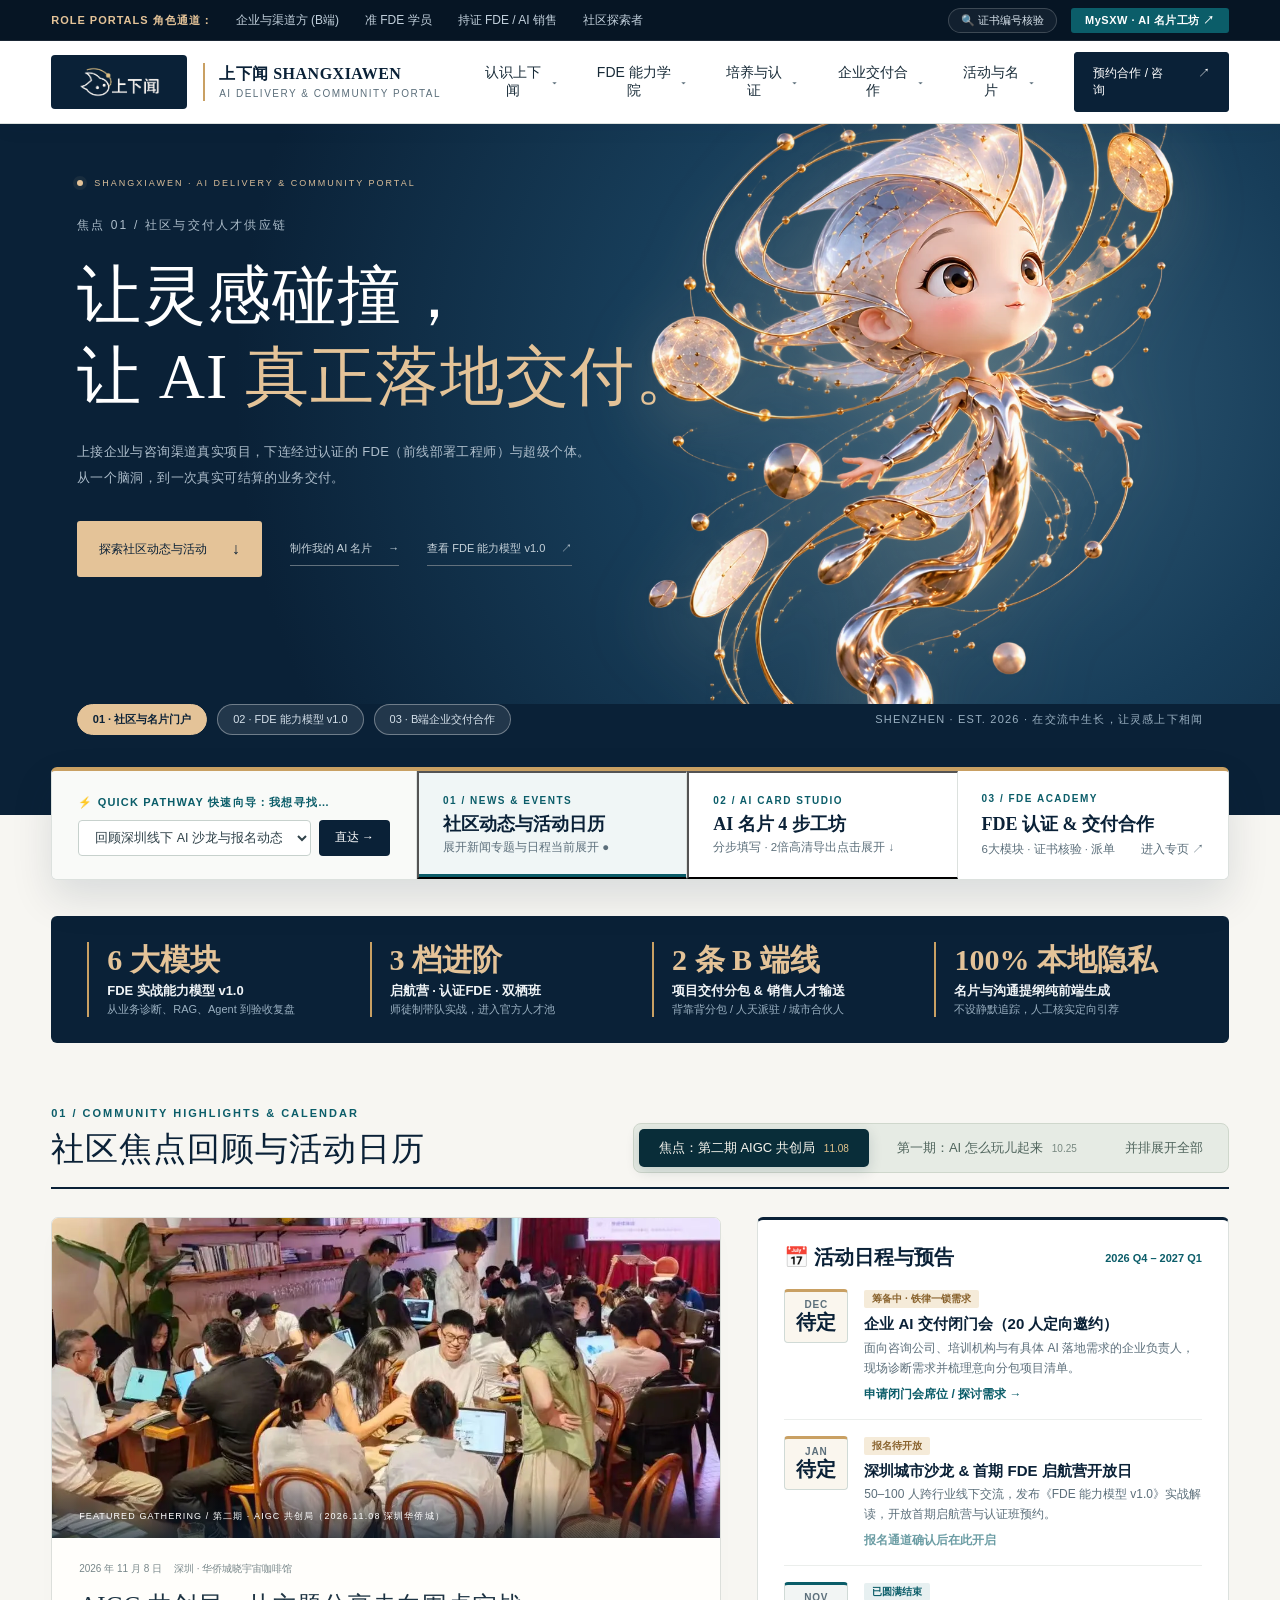
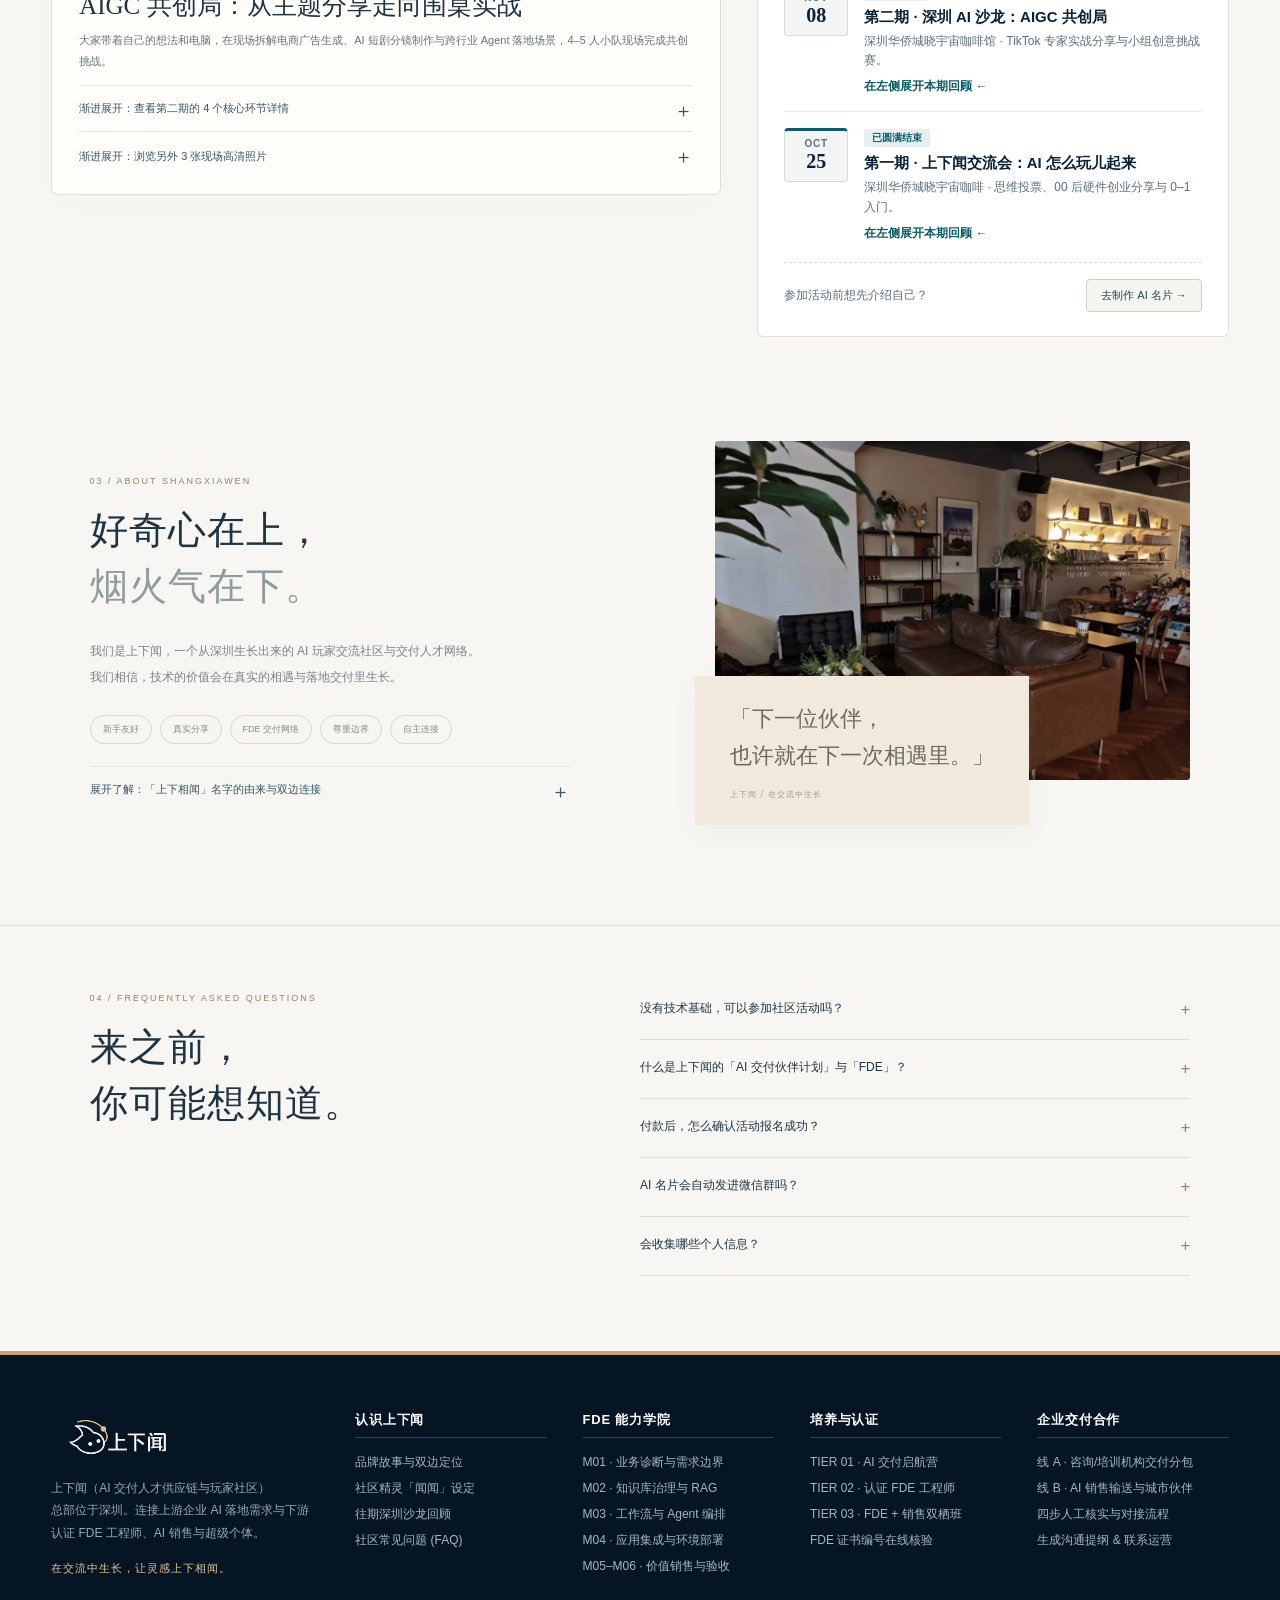
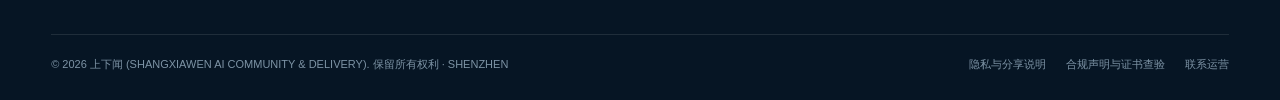
==== commit 92684747: "Fix relative attribute quotes for GitHub Pages" ====
--- a/index.html
+++ b/index.html
@@ -6,12 +6,12 @@
   <meta name="theme-color" content="#0a2137">
   <meta name="description" content="上下闻 AI 交付人才供应链与社区门户：参考香港都会大学门户排版与渐进式披露交互，提供 FDE 能力模型、三级认证、活动日历、AI 名片工坊与企业交付合作。">
   <title>上下闻 · AI 交付人才供应链与社区门户</title>
-  <link rel="icon" href=\"./assets/shangxiawen-logo.png" type="image/png">
-  <link rel="stylesheet" href=\"./style.css">
-  <link rel="stylesheet" href=\"./card-studio.css">
-  <link rel="stylesheet" href=\"./preview.css">
-  <link rel="stylesheet" href=\"./progressive.css">
-  <link rel="stylesheet" href=\"./hkmu-portal.css">
+  <link rel="icon" href="./assets/shangxiawen-logo.png" type="image/png">
+  <link rel="stylesheet" href="./style.css">
+  <link rel="stylesheet" href="./card-studio.css">
+  <link rel="stylesheet" href="./preview.css">
+  <link rel="stylesheet" href="./progressive.css">
+  <link rel="stylesheet" href="./hkmu-portal.css">
 </head>
 <body data-community-view="gathering">
 
@@ -20,13 +20,13 @@
   <div class="hkmu-utility-inner">
     <div class="hkmu-audience-links">
       <span class="hkmu-audience-label">ROLE PORTALS 角色通道：</span>
-      <a href=\"./partners.html" data-role-shortcut="company">企业与渠道方 (B端)</a>
-      <a href=\"./fde.html#programs" data-role-shortcut="trainee">准 FDE 学员</a>
-      <a href=\"./fde.html#verify" data-role-shortcut="certified">持证 FDE / AI 销售</a>
+      <a href="./partners.html" data-role-shortcut="company">企业与渠道方 (B端)</a>
+      <a href="./fde.html#programs" data-role-shortcut="trainee">准 FDE 学员</a>
+      <a href="./fde.html#verify" data-role-shortcut="certified">持证 FDE / AI 销售</a>
       <a href="#gathering" data-switch-view="gathering">社区探索者</a>
     </div>
     <div class="hkmu-utility-right">
-      <a href=\"./fde.html#verify" class="hkmu-quick-search-btn" title="在线核验上下闻 FDE 证书编号">
+      <a href="./fde.html#verify" class="hkmu-quick-search-btn" title="在线核验上下闻 FDE 证书编号">
         <span>🔍 证书编号核验</span>
       </a>
       <a href="#card-studio" data-switch-view="card-studio" class="hkmu-portal-pill">
@@ -39,8 +39,8 @@
 <!-- 2. Main Header with Progressive Mega Menu (都会大学式主导航 + 渐进式巨型下拉抽屉) -->
 <header class="hkmu-header">
   <div class="hkmu-header-inner">
-    <a class="hkmu-brand" href=\"./index.html" aria-label="上下闻首页">
-      <img src=\"./assets/shangxiawen-logo.png" alt="上下闻">
+    <a class="hkmu-brand" href="./index.html" aria-label="上下闻首页">
+      <img src="./assets/shangxiawen-logo.png" alt="上下闻">
       <div class="hkmu-brand-text">
         <strong>上下闻 SHANGXIAWEN</strong>
         <span>AI DELIVERY &amp; COMMUNITY PORTAL</span>
@@ -63,7 +63,7 @@
               <h5>核心架构与理念</h5>
               <ul class="hkmu-mega-links">
                 <li><a href="#about"><span>「上下相闻」双边定位</span><small>上游项目 ↕ 下游人才</small></a></li>
-                <li><a href=\"./fde.html#wenwen-ip"><span>品牌精灵「闻闻」形象拆解</span><small>门 + 耳 = 闻</small></a></li>
+                <li><a href="./fde.html#wenwen-ip"><span>品牌精灵「闻闻」形象拆解</span><small>门 + 耳 = 闻</small></a></li>
                 <li><a href="#faq-section"><span>常见问题与边界准则</span><small>新手友好 · 尊重隐私</small></a></li>
               </ul>
             </div>
@@ -72,7 +72,7 @@
               <ul class="hkmu-mega-links">
                 <li><a href="#gathering" data-switch-view="gathering"><span>「闻人录」访谈 &amp; 交付现场</span><small>真实FDE接单案例</small></a></li>
                 <li><a href="#gathering" data-switch-view="gathering"><span>「一件事」需求拆解直播</span><small>现场评估企业AI需求</small></a></li>
-                <li><a href=\"./fde.html#wenwen-ip"><span>「闻闻说」科普知识卡</span><small>活动预告与认证科普</small></a></li>
+                <li><a href="./fde.html#wenwen-ip"><span>「闻闻说」科普知识卡</span><small>活动预告与认证科普</small></a></li>
               </ul>
             </div>
           </div>
@@ -88,22 +88,22 @@
               <span>COMPETENCY MODEL v1.0</span>
               <h4>FDE 前线部署工程师标准</h4>
               <p>抢占 AI 落地最后一公里：围绕企业真实交付周期拆解的 6 大必修模块，全部以可验收的实战交付物作为考核标准。</p>
-              <a class="text-link" href=\"./fde.html" style="color:var(--hkmu-teal);border-color:var(--hkmu-teal)">进入 FDE 能力学院专页 →</a>
+              <a class="text-link" href="./fde.html" style="color:var(--hkmu-teal);border-color:var(--hkmu-teal)">进入 FDE 能力学院专页 →</a>
             </div>
             <div class="hkmu-mega-col">
               <h5>基础与工程模块 (M01–M03)</h5>
               <ul class="hkmu-mega-links">
-                <li><a href=\"./fde.html#fde-model"><span>M01 · 业务诊断与需求边界</span><small>ROI测算与防坑</small></a></li>
-                <li><a href=\"./fde.html#fde-model"><span>M02 · 知识库治理与 RAG 检索</span><small>非结构化清洗与盲测</small></a></li>
-                <li><a href=\"./fde.html#fde-model"><span>M03 · 业务工作流与 Agent 编排</span><small>Dify / Coze / n8n</small></a></li>
+                <li><a href="./fde.html#fde-model"><span>M01 · 业务诊断与需求边界</span><small>ROI测算与防坑</small></a></li>
+                <li><a href="./fde.html#fde-model"><span>M02 · 知识库治理与 RAG 检索</span><small>非结构化清洗与盲测</small></a></li>
+                <li><a href="./fde.html#fde-model"><span>M03 · 业务工作流与 Agent 编排</span><small>Dify / Coze / n8n</small></a></li>
               </ul>
             </div>
             <div class="hkmu-mega-col">
               <h5>集成与商业模块 (M04–M06)</h5>
               <ul class="hkmu-mega-links">
-                <li><a href=\"./fde.html#fde-model"><span>M04 · 应用集成与环境部署</span><small>企微/飞书/API安全</small></a></li>
-                <li><a href=\"./fde.html#fde-model"><span>M05 · AI 方案沟通与价值销售</span><small>POC演示与报价单</small></a></li>
-                <li><a href=\"./fde.html#fde-model"><span>M06 · 交付验收、赋能与复盘</span><small>客户SOP与行业模板</small></a></li>
+                <li><a href="./fde.html#fde-model"><span>M04 · 应用集成与环境部署</span><small>企微/飞书/API安全</small></a></li>
+                <li><a href="./fde.html#fde-model"><span>M05 · AI 方案沟通与价值销售</span><small>POC演示与报价单</small></a></li>
+                <li><a href="./fde.html#fde-model"><span>M06 · 交付验收、赋能与复盘</span><small>客户SOP与行业模板</small></a></li>
               </ul>
             </div>
           </div>
@@ -119,21 +119,21 @@
               <span>TRAINING &amp; CERTIFICATION</span>
               <h4>卖的是接单资格，不只是课</h4>
               <p>严格遵循「先锁需求，再造供给」铁律，按 B 端意向项目量倒推每期名额，师徒制带队实战。</p>
-              <a class="text-link" href=\"./fde.html#programs" style="color:var(--hkmu-teal);border-color:var(--hkmu-teal)">对比三档培养方案 →</a>
+              <a class="text-link" href="./fde.html#programs" style="color:var(--hkmu-teal);border-color:var(--hkmu-teal)">对比三档培养方案 →</a>
             </div>
             <div class="hkmu-mega-col">
               <h5>三档进阶路径</h5>
               <ul class="hkmu-mega-links">
-                <li><a href=\"./fde.html#programs"><span>TIER 01 · AI 交付启航营 (¥999)</span><small>入门实战 · 完课证明</small></a></li>
-                <li><a href=\"./fde.html#programs"><span>★ TIER 02 · 认证 FDE 工程师 (¥1,999)</span><small>进人才池 · 派单抽成20%</small></a></li>
-                <li><a href=\"./fde.html#programs"><span>TIER 03 · FDE + AI 销售双栖班 (¥2,999)</span><small>可带队分销 · 抽成15%</small></a></li>
+                <li><a href="./fde.html#programs"><span>TIER 01 · AI 交付启航营 (¥999)</span><small>入门实战 · 完课证明</small></a></li>
+                <li><a href="./fde.html#programs"><span>★ TIER 02 · 认证 FDE 工程师 (¥1,999)</span><small>进人才池 · 派单抽成20%</small></a></li>
+                <li><a href="./fde.html#programs"><span>TIER 03 · FDE + AI 销售双栖班 (¥2,999)</span><small>可带队分销 · 抽成15%</small></a></li>
               </ul>
             </div>
             <div class="hkmu-mega-col">
               <h5>认证评级与核验</h5>
               <ul class="hkmu-mega-links">
-                <li><a href=\"./fde.html#verify"><span>证书编号在线核验系统</span><small>L1助理 / L2独立 / L3架构</small></a></li>
-                <li><a href=\"./fde.html#verify"><span>退费保障条款与合规声明</span><small>平台自有能力评估标准</small></a></li>
+                <li><a href="./fde.html#verify"><span>证书编号在线核验系统</span><small>L1助理 / L2独立 / L3架构</small></a></li>
+                <li><a href="./fde.html#verify"><span>退费保障条款与合规声明</span><small>平台自有能力评估标准</small></a></li>
               </ul>
             </div>
           </div>
@@ -149,22 +149,22 @@
               <span>B2B DELIVERY NETWORK</span>
               <h4>你有客户，我们出交付与人才</h4>
               <p>连接传统咨询/培训公司、AI 产品方案商与经过认证的 FDE 实施团队，用平台化合作替代高昂自建团队成本。</p>
-              <a class="text-link" href=\"./partners.html" style="color:var(--hkmu-teal);border-color:var(--hkmu-teal)">前往交付伙伴计划页 →</a>
+              <a class="text-link" href="./partners.html" style="color:var(--hkmu-teal);border-color:var(--hkmu-teal)">前往交付伙伴计划页 →</a>
             </div>
             <div class="hkmu-mega-col">
               <h5>两条 B 端合作线</h5>
               <ul class="hkmu-mega-links">
-                <li><a href=\"./partners.html#partner-plan"><span>线 A · 交付分包合作</span><small>背靠背分包 / 人天派驻 / 联合体</small></a></li>
-                <li><a href=\"./partners.html#partner-plan"><span>线 B · AI 销售人才输送与城市合伙人</span><small>人才输送 + 陪跑方法论</small></a></li>
-                <li><a href=\"./partners.html#process"><span>四步人工核实与合作流程</span><small>私下核实 · 双方认可再介绍</small></a></li>
+                <li><a href="./partners.html#partner-plan"><span>线 A · 交付分包合作</span><small>背靠背分包 / 人天派驻 / 联合体</small></a></li>
+                <li><a href="./partners.html#partner-plan"><span>线 B · AI 销售人才输送与城市合伙人</span><small>人才输送 + 陪跑方法论</small></a></li>
+                <li><a href="./partners.html#process"><span>四步人工核实与合作流程</span><small>私下核实 · 双方认可再介绍</small></a></li>
               </ul>
             </div>
             <div class="hkmu-mega-col">
               <h5>三大重点实施方向</h5>
               <ul class="hkmu-mega-links">
-                <li><a href=\"./partners.html"><span>01 · 企业知识库与智能体 (RAG)</span><small>文档治理与效果评估</small></a></li>
-                <li><a href=\"./partners.html"><span>02 · 业务工作流与运营自动化</span><small>人工复核与异常接管</small></a></li>
-                <li><a href=\"./partners.html"><span>03 · 现有业务系统 AI 应用集成</span><small>API联调与团队交接</small></a></li>
+                <li><a href="./partners.html"><span>01 · 企业知识库与智能体 (RAG)</span><small>文档治理与效果评估</small></a></li>
+                <li><a href="./partners.html"><span>02 · 业务工作流与运营自动化</span><small>人工复核与异常接管</small></a></li>
+                <li><a href="./partners.html"><span>03 · 现有业务系统 AI 应用集成</span><small>API联调与团队交接</small></a></li>
               </ul>
             </div>
           </div>
@@ -194,7 +194,7 @@
               <h5>互动工具与联络</h5>
               <ul class="hkmu-mega-links">
                 <li><a href="#card-studio" data-switch-view="card-studio"><span>AI 名片 4 步定制工坊</span><small>3套几何配色 · 2倍高清导出</small></a></li>
-                <li><a href=\"./partners.html#contact"><span>沟通提纲生成器 &amp; 运营微信</span><small>免后端隐私保护</small></a></li>
+                <li><a href="./partners.html#contact"><span>沟通提纲生成器 &amp; 运营微信</span><small>免后端隐私保护</small></a></li>
               </ul>
             </div>
           </div>
@@ -202,7 +202,7 @@
       </div>
     </nav>
 
-    <a class="header-cta" href=\"./partners.html#contact" style="background:var(--hkmu-navy);color:#fff;border-color:var(--hkmu-navy)">预约合作 / 咨询 <span>↗</span></a>
+    <a class="header-cta" href="./partners.html#contact" style="background:var(--hkmu-navy);color:#fff;border-color:var(--hkmu-navy)">预约合作 / 咨询 <span>↗</span></a>
   </div>
 </header>
 
@@ -213,11 +213,11 @@
   <section class="hero hkmu-hero-slide is-active" data-hero-slide="0" style="min-height:580px">
     <div class="hero-art">
       <button class="mascot-interactive" type="button" aria-label="轻触上下闻 AI 精灵，看看它打个招呼">
-        <img src=\"./assets/spirit-cutout.webp" alt="银金色 AI 精灵在轨道中漂浮">
+        <img src="./assets/spirit-cutout.webp" alt="银金色 AI 精灵在轨道中漂浮">
         <span class="mascot-hint">轻触精灵 · 打个招呼</span>
       </button>
     </div>
-    <script type="module" src=\"./mascot.js"></script>
+    <script type="module" src="./mascot.js"></script>
     <div class="hero-content" style="padding-bottom:50px">
       <p class="eyebrow"><span class="live-dot"></span> SHANGXIAWEN · AI DELIVERY &amp; COMMUNITY PORTAL</p>
       <p class="issue" style="margin-top:26px">焦点 01 / 社区与交付人才供应链</p>
@@ -226,7 +226,7 @@
       <div class="hero-actions">
         <a class="button gold" href="#hub-section" data-switch-view="gathering">探索社区动态与活动 <span>↓</span></a>
         <a class="text-link light" href="#card-studio" data-switch-view="card-studio">制作我的 AI 名片 <span>→</span></a>
-        <a class="text-link light" href=\"./fde.html">查看 FDE 能力模型 v1.0 <span>↗</span></a>
+        <a class="text-link light" href="./fde.html">查看 FDE 能力模型 v1.0 <span>↗</span></a>
       </div>
     </div>
   </section>
@@ -239,9 +239,9 @@
       <h1>AI 时代最缺的，<br>是<em>能驻场交付的人。</em></h1>
       <p class="hero-intro">围绕「业务诊断、RAG 知识库治理、Agent 工作流编排、系统集成、方案销售、验收赋能」六大模块，<br>通过启航营与认证班筛选标准化人才，进入官方派单池。</p>
       <div class="hero-actions">
-        <a class="button gold" href=\"./fde.html#fde-model">逐项查阅 6 大考核模块 <span>↗</span></a>
-        <a class="text-link light" href=\"./fde.html#programs">对比 999 / 1999 / 2999 三档培养方案 <span>→</span></a>
-        <a class="text-link light" href=\"./fde.html#verify">在线核验证书编号 <span>→</span></a>
+        <a class="button gold" href="./fde.html#fde-model">逐项查阅 6 大考核模块 <span>↗</span></a>
+        <a class="text-link light" href="./fde.html#programs">对比 999 / 1999 / 2999 三档培养方案 <span>→</span></a>
+        <a class="text-link light" href="./fde.html#verify">在线核验证书编号 <span>→</span></a>
       </div>
     </div>
   </section>
@@ -254,8 +254,8 @@
       <h1>你有客户与场景，<br>我们出<em>FDE 与交付质量。</em></h1>
       <p class="hero-intro">面向传统咨询/培训公司、AI 产品与解决方案服务商提供「背靠背分包、人天派驻、联合体交付」及 AI 销售人才输送，<br>人工私下核实档期与案例，双方认可后再定向引荐。</p>
       <div class="hero-actions">
-        <a class="button gold" href=\"./partners.html">进入企业交付合作专页 <span>↗</span></a>
-        <a class="text-link light" href=\"./partners.html#contact">一键生成合作沟通提纲 <span>→</span></a>
+        <a class="button gold" href="./partners.html">进入企业交付合作专页 <span>↗</span></a>
+        <a class="text-link light" href="./partners.html#contact">一键生成合作沟通提纲 <span>→</span></a>
       </div>
     </div>
   </section>
@@ -302,7 +302,7 @@
       <small><span>分步填写 · 2倍高清导出</span><span>点击展开 ↓</span></small>
     </button>
 
-    <a href=\"./fde.html" class="hkmu-dock-card">
+    <a href="./fde.html" class="hkmu-dock-card">
       <span class="hkmu-dock-kicker">03 / FDE ACADEMY</span>
       <strong>FDE 认证 &amp; 交付合作</strong>
       <small><span>6大模块 · 证书核验 · 派单</span><span>进入专页 ↗</span></small>
@@ -364,7 +364,7 @@
       <!-- 第二期（默认展示） -->
       <article class="review-card pd-view-panel" data-event-panel="second" aria-labelledby="review-second-title">
         <figure class="review-cover" style="height:320px">
-          <img src=\"./assets/events/aigc-2026-11-08-4.webp" width="1188" height="1586" alt="AIGC 共创局现场，大家围坐桌边用电脑交流与创作" loading="lazy">
+          <img src="./assets/events/aigc-2026-11-08-4.webp" width="1188" height="1586" alt="AIGC 共创局现场，大家围坐桌边用电脑交流与创作" loading="lazy">
           <figcaption>FEATURED GATHERING / 第二期 · AIGC 共创局（2026.11.08 深圳华侨城）</figcaption>
         </figure>
         <div class="review-copy">
@@ -383,9 +383,9 @@
           <details class="review-gallery">
             <summary>渐进展开：浏览另外 3 张现场高清照片 <span aria-hidden="true">＋</span></summary>
             <div class="review-gallery-grid">
-              <a href=\"./assets/events/aigc-2026-11-08-1.webp" target="_blank" rel="noopener"><img src=\"./assets/events/aigc-2026-11-08-1.webp" width="1200" height="1600" alt="投影前的主题分享与围桌交流" loading="lazy"></a>
-              <a href=\"./assets/events/aigc-2026-11-08-2.webp" target="_blank" rel="noopener"><img src=\"./assets/events/aigc-2026-11-08-2.webp" width="1200" height="1600" alt="参与者在主题分享环节举手互动" loading="lazy"></a>
-              <a href=\"./assets/events/aigc-2026-11-08-3.webp" target="_blank" rel="noopener"><img src=\"./assets/events/aigc-2026-11-08-3.webp" width="1200" height="1600" alt="参与者在长桌旁用电脑交流" loading="lazy"></a>
+              <a href="./assets/events/aigc-2026-11-08-1.webp" target="_blank" rel="noopener"><img src="./assets/events/aigc-2026-11-08-1.webp" width="1200" height="1600" alt="投影前的主题分享与围桌交流" loading="lazy"></a>
+              <a href="./assets/events/aigc-2026-11-08-2.webp" target="_blank" rel="noopener"><img src="./assets/events/aigc-2026-11-08-2.webp" width="1200" height="1600" alt="参与者在主题分享环节举手互动" loading="lazy"></a>
+              <a href="./assets/events/aigc-2026-11-08-3.webp" target="_blank" rel="noopener"><img src="./assets/events/aigc-2026-11-08-3.webp" width="1200" height="1600" alt="参与者在长桌旁用电脑交流" loading="lazy"></a>
             </div>
           </details>
         </div>
@@ -394,7 +394,7 @@
       <!-- 第一期（点击切换或并排展开） -->
       <article class="review-card review-card-first pd-view-panel" data-event-panel="first" aria-labelledby="review-first-title" hidden>
         <figure class="review-cover" style="height:320px">
-          <img src=\"./assets/events/ai-meetup-2026-10-25-1.webp" width="1600" height="1200" alt="第一期活动现场，参与者听主持人介绍 AI 主题" loading="lazy">
+          <img src="./assets/events/ai-meetup-2026-10-25-1.webp" width="1600" height="1200" alt="第一期活动现场，参与者听主持人介绍 AI 主题" loading="lazy">
           <figcaption>FEATURED GATHERING / 第一期 · AI 怎么玩儿起来（2026.10.25 深圳华侨城）</figcaption>
         </figure>
         <div class="review-copy">
@@ -413,8 +413,8 @@
           <details class="review-gallery">
             <summary>渐进展开：浏览另外 2 张现场高清照片 <span aria-hidden="true">＋</span></summary>
             <div class="review-gallery-grid">
-              <a href=\"./assets/events/ai-meetup-2026-10-25-2.webp" target="_blank" rel="noopener"><img src=\"./assets/events/ai-meetup-2026-10-25-2.webp" width="1600" height="1200" alt="嘉宾在投影前分享 AI 项目经验" loading="lazy"></a>
-              <a href=\"./assets/events/ai-meetup-2026-10-25-3.webp" target="_blank" rel="noopener"><img src=\"./assets/events/ai-meetup-2026-10-25-3.webp" width="1200" height="1600" alt="参与者围坐在咖啡馆听分享并交流" loading="lazy"></a>
+              <a href="./assets/events/ai-meetup-2026-10-25-2.webp" target="_blank" rel="noopener"><img src="./assets/events/ai-meetup-2026-10-25-2.webp" width="1600" height="1200" alt="嘉宾在投影前分享 AI 项目经验" loading="lazy"></a>
+              <a href="./assets/events/ai-meetup-2026-10-25-3.webp" target="_blank" rel="noopener"><img src="./assets/events/ai-meetup-2026-10-25-3.webp" width="1200" height="1600" alt="参与者围坐在咖啡馆听分享并交流" loading="lazy"></a>
             </div>
           </details>
         </div>
@@ -438,7 +438,7 @@
             <span class="tag gold">筹备中 · 铁律一锁需求</span>
             <h4>企业 AI 交付闭门会（20 人定向邀约）</h4>
             <p>面向咨询公司、培训机构与有具体 AI 落地需求的企业负责人，现场诊断需求并梳理意向分包项目清单。</p>
-            <a href=\"./partners.html#contact" class="hkmu-date-action" style="display:inline-block">申请闭门会席位 / 探讨需求 →</a>
+            <a href="./partners.html#contact" class="hkmu-date-action" style="display:inline-block">申请闭门会席位 / 探讨需求 →</a>
           </div>
         </div>
 
@@ -492,7 +492,7 @@
 
 <!-- 6B. 渐进式视图 B：AI 名片 4 步定制工坊 -->
 <section class="card-studio pd-view-panel" id="card-studio">
-  <script type="module" src=\"./static-card.js"></script>
+  <script type="module" src="./static-card.js"></script>
   <div class="section studio-inner">
     <div class="section-top">
       <div>
@@ -690,7 +690,7 @@
     </details>
   </div>
   <div class="about-right">
-    <img src=\"./assets/lounge.webp" alt="咖啡馆温暖的沙发交流空间" loading="lazy">
+    <img src="./assets/lounge.webp" alt="咖啡馆温暖的沙发交流空间" loading="lazy">
     <div class="about-quote">「下一位伙伴，<br>也许就在下一次相遇里。」<span>上下闻 / 在交流中生长</span></div>
   </div>
 </section>
@@ -707,7 +707,7 @@
     </details>
     <details>
       <summary>什么是上下闻的「AI 交付伙伴计划」与「FDE」？</summary>
-      <p>FDE（Forward Deployed Engineer，前线部署工程师）是深入企业业务现场、把 AI 产品与方案真正落地交付的复合型伙伴。我们通过<a href=\"./fde.html" style="text-decoration:underline">FDE 能力模型与认证体系</a>，连接需要补充实施力量的方案服务商与实操人才。</p>
+      <p>FDE（Forward Deployed Engineer，前线部署工程师）是深入企业业务现场、把 AI 产品与方案真正落地交付的复合型伙伴。我们通过<a href="./fde.html" style="text-decoration:underline">FDE 能力模型与认证体系</a>，连接需要补充实施力量的方案服务商与实操人才。</p>
     </details>
     <details>
       <summary>付款后，怎么确认活动报名成功？</summary>
@@ -730,7 +730,7 @@
   <div class="hkmu-footer-inner">
     <div class="hkmu-footer-grid">
       <div class="hkmu-footer-brand">
-        <a href=\"./index.html"><img src=\"./assets/shangxiawen-logo.png" alt="上下闻"></a>
+        <a href="./index.html"><img src="./assets/shangxiawen-logo.png" alt="上下闻"></a>
         <p>上下闻（AI 交付人才供应链与玩家社区）<br>总部位于深圳。连接上游企业 AI 落地需求与下游认证 FDE 工程师、AI 销售与超级个体。</p>
         <p style="color:var(--hkmu-gold-soft);font-size:11px;letter-spacing:1px">在交流中生长，让灵感上下相闻。</p>
       </div>
@@ -739,7 +739,7 @@
         <h4>认识上下闻</h4>
         <ul>
           <li><a href="#about">品牌故事与双边定位</a></li>
-          <li><a href=\"./fde.html#wenwen-ip">社区精灵「闻闻」设定</a></li>
+          <li><a href="./fde.html#wenwen-ip">社区精灵「闻闻」设定</a></li>
           <li><a href="#gathering" data-switch-view="gathering">往期深圳沙龙回顾</a></li>
           <li><a href="#faq-section">社区常见问题 (FAQ)</a></li>
         </ul>
@@ -748,31 +748,31 @@
       <div class="hkmu-footer-col">
         <h4>FDE 能力学院</h4>
         <ul>
-          <li><a href=\"./fde.html#fde-model">M01 · 业务诊断与需求边界</a></li>
-          <li><a href=\"./fde.html#fde-model">M02 · 知识库治理与 RAG</a></li>
-          <li><a href=\"./fde.html#fde-model">M03 · 工作流与 Agent 编排</a></li>
-          <li><a href=\"./fde.html#fde-model">M04 · 应用集成与环境部署</a></li>
-          <li><a href=\"./fde.html#fde-model">M05–M06 · 价值销售与验收</a></li>
+          <li><a href="./fde.html#fde-model">M01 · 业务诊断与需求边界</a></li>
+          <li><a href="./fde.html#fde-model">M02 · 知识库治理与 RAG</a></li>
+          <li><a href="./fde.html#fde-model">M03 · 工作流与 Agent 编排</a></li>
+          <li><a href="./fde.html#fde-model">M04 · 应用集成与环境部署</a></li>
+          <li><a href="./fde.html#fde-model">M05–M06 · 价值销售与验收</a></li>
         </ul>
       </div>
 
       <div class="hkmu-footer-col">
         <h4>培养与认证</h4>
         <ul>
-          <li><a href=\"./fde.html#programs">TIER 01 · AI 交付启航营</a></li>
-          <li><a href=\"./fde.html#programs">TIER 02 · 认证 FDE 工程师</a></li>
-          <li><a href=\"./fde.html#programs">TIER 03 · FDE + 销售双栖班</a></li>
-          <li><a href=\"./fde.html#verify">FDE 证书编号在线核验</a></li>
+          <li><a href="./fde.html#programs">TIER 01 · AI 交付启航营</a></li>
+          <li><a href="./fde.html#programs">TIER 02 · 认证 FDE 工程师</a></li>
+          <li><a href="./fde.html#programs">TIER 03 · FDE + 销售双栖班</a></li>
+          <li><a href="./fde.html#verify">FDE 证书编号在线核验</a></li>
         </ul>
       </div>
 
       <div class="hkmu-footer-col">
         <h4>企业交付合作</h4>
         <ul>
-          <li><a href=\"./partners.html#partner-plan">线 A · 咨询/培训机构交付分包</a></li>
-          <li><a href=\"./partners.html#partner-plan">线 B · AI 销售输送与城市伙伴</a></li>
-          <li><a href=\"./partners.html#process">四步人工核实与对接流程</a></li>
-          <li><a href=\"./partners.html#contact">生成沟通提纲 &amp; 联系运营</a></li>
+          <li><a href="./partners.html#partner-plan">线 A · 咨询/培训机构交付分包</a></li>
+          <li><a href="./partners.html#partner-plan">线 B · AI 销售输送与城市伙伴</a></li>
+          <li><a href="./partners.html#process">四步人工核实与对接流程</a></li>
+          <li><a href="./partners.html#contact">生成沟通提纲 &amp; 联系运营</a></li>
         </ul>
       </div>
     </div>
@@ -780,9 +780,9 @@
     <div class="hkmu-footer-bottom">
       <span>© 2026 上下闻 (SHANGXIAWEN AI COMMUNITY &amp; DELIVERY). 保留所有权利 · SHENZHEN</span>
       <div class="hkmu-footer-bottom-links">
-        <a href=\"./privacy.html">隐私与分享说明</a>
-        <a href=\"./fde.html#verify">合规声明与证书查验</a>
-        <a href=\"./partners.html#contact">联系运营</a>
+        <a href="./privacy.html">隐私与分享说明</a>
+        <a href="./fde.html#verify">合规声明与证书查验</a>
+        <a href="./partners.html#contact">联系运营</a>
       </div>
     </div>
   </div>
--- a/style.css
+++ b/style.css
@@ -0,0 +1,85 @@
+:root{--navy:#0a2137;--ink:#1e3443;--muted:#78838a;--gold:#e4c398;--cream:#f7f6f2;--line:#dcdedb;--brass:#9b805f;--serif:"Songti SC","STSong","Noto Serif CJK SC",serif}*{box-sizing:border-box}html{scroll-behavior:smooth;scroll-padding-top:90px}body{margin:0;background:var(--cream);color:var(--ink);font-family:"PingFang SC","Microsoft YaHei",sans-serif;-webkit-font-smoothing:antialiased;font-size:14px}button,input,select,textarea{font:inherit}button,a,input,select,textarea{touch-action:manipulation}button{cursor:pointer}button:disabled{opacity:.5;cursor:not-allowed}a{color:inherit;text-decoration:none}button:focus-visible,a:focus-visible,input:focus-visible,select:focus-visible,summary:focus-visible,textarea:focus-visible{outline:2px solid #b18a53;outline-offset:4px}img{max-width:100%;display:block}button{transition:background .2s,transform .2s}button:hover:not(:disabled),.button:hover{filter:brightness(1.06)}[hidden]{display:none!important}.preview-strip{background:#dcd5c8;color:#4f504b;text-align:center;padding:8px 20px;font-size:10px;letter-spacing:.5px}.preview-strip>span:last-child{margin-left:22px;font-size:8px;letter-spacing:1.8px;opacity:.65}.live-dot{display:inline-block;width:6px;height:6px;background:var(--gold);border-radius:50%;margin-right:7px;box-shadow:0 0 0 4px #e4c39812}.preview-strip .live-dot{background:#6c806e;box-shadow:none}.site-header{height:90px;padding:0 6%;display:flex;align-items:center;justify-content:space-between;background:var(--navy);color:#d7e0e7;gap:24px}.brand{display:flex;align-items:center;gap:23px}.brand img{width:144px;height:60px;object-fit:contain}.brand>span{font-size:8px;letter-spacing:2.5px;border-left:1px solid #ffffff24;padding:10px 0 10px 23px;color:#a1afbb}.site-header nav{display:flex;gap:34px;font-size:12px;color:#b3c2cf}.site-header nav a:hover{color:var(--gold)}.header-cta{border:1px solid #6f7d88;background:transparent;color:#e3e7e9;padding:12px 18px;border-radius:3px;font-size:12px;display:flex;gap:28px}.hero{position:relative;min-height:660px;overflow:hidden;background:var(--navy);color:white}.hero-art{position:absolute;inset:0 0 0 38%;background:url('./assets/spirit.webp') 48% 41%/cover no-repeat}.hero-art:after{content:"";position:absolute;inset:0;background:linear-gradient(90deg,#0a2137 0%,#0a213777 25%,transparent 56%),linear-gradient(0deg,#0a2137 0%,transparent 25%)}.hero-content{position:relative;padding:42px 6% 90px;max-width:1000px}.eyebrow{font-size:9px;letter-spacing:2px;line-height:1.8;font-weight:500}.hero .eyebrow{color:#d8bd99}.issue{font-size:12px;color:#aebecb;letter-spacing:2.2px;margin-top:42px}h1{font-family:var(--serif);font-size:clamp(43px,5vw,72px);font-weight:500;line-height:1.26;letter-spacing:1px;margin:22px 0}h1 em{font-style:normal;color:var(--gold)}.hero-intro{color:#adbdcb;font-size:13px;line-height:2;letter-spacing:.4px}.hero-actions{display:flex;gap:28px;align-items:center;margin:30px 0 40px}.button{display:inline-flex;align-items:center;justify-content:center;gap:25px;border:0;border-radius:3px;padding:16px 22px;font-size:12px;font-weight:500;line-height:1.5;white-space:nowrap}.button span{font-size:16px}.gold{background:var(--gold);color:var(--navy)}.navy{background:var(--navy);color:white}.outline{border:1px solid #bac2c4;background:transparent;color:var(--ink)}.text-link{font-size:11px;border-bottom:1px solid #b6bab7;display:inline-flex;gap:16px;padding:7px 0;line-height:1.6}.text-link.light{color:#c6d2da;border-color:#62717d}.hero-footnote{display:flex;align-items:center;gap:16px;color:#9cadbc}.orbit-icon{font-size:36px;color:#d5b58d}.hero-footnote p{font-size:10px;line-height:1.9}.hero-footnote strong{font-weight:400;color:#c5cfd7}.hero-caption{position:absolute;bottom:25px;left:6%;right:6%;display:flex;justify-content:space-between;color:#8d9eae;font-size:8px;letter-spacing:1.2px}.ticker{background:#e9e5dc;display:flex;align-items:center;justify-content:space-evenly;padding:20px 5%;gap:16px;font-size:11px;letter-spacing:2px}.ticker i{font-style:normal;color:#a18865;font-size:16px}.section{max-width:1400px;padding:85px 7%;margin:auto}.section-top{display:flex;align-items:flex-end;justify-content:space-between;gap:32px;margin-bottom:36px}.brass{color:var(--brass)}h2{font-family:var(--serif);font-size:clamp(29px,3vw,42px);font-weight:500;line-height:1.45;letter-spacing:1px;margin:14px 0 0}h2>span{color:#909b9d}.section-caption{font-size:12px;line-height:1.9;color:var(--muted);margin:0 0 5px}.event-card{display:grid;grid-template-columns:1fr 1.08fr;border:1px solid #dcdfdb;border-radius:7px;overflow:hidden;background:#fffefb;box-shadow:0 8px 32px #182d3f03}.event-visual{position:relative;min-height:480px;background:#243a43;color:white;overflow:hidden}.event-visual>img{width:100%;height:100%;object-fit:cover;position:absolute;filter:saturate(.55)}.event-visual-shade{position:absolute;inset:0;background:linear-gradient(155deg,#0a2137a0,#0a21376b 40%,#061a2dde)}.event-series{position:absolute;left:34px;top:30px;font-size:10px;letter-spacing:2px;color:#e8d6bd}.event-poster-type{position:absolute;left:34px;top:100px}.event-poster-type>span{display:block;font:italic 70px Georgia,serif;color:#e9cda7;letter-spacing:2px}.event-poster-type>strong{display:block;font-family:var(--serif);font-size:43px;line-height:1.5;font-weight:500;letter-spacing:4px;margin:10px 0 20px}.event-poster-type>small{font-size:8px;letter-spacing:2px;color:#bac7c9}.event-image-bottom{position:absolute;bottom:30px;left:34px;right:34px;display:flex;justify-content:space-between;font-size:9px;letter-spacing:1.5px;border-top:1px solid #ffffff3b;padding-top:18px;color:#d6dad7}.event-copy{padding:35px 38px}.event-badges{display:flex;align-items:center;gap:12px}.badge{display:inline-block;background:#edf0e9;color:#536c58;font-size:10px;padding:6px 10px;border-radius:3px}.quiet-tag{font-size:10px;color:#91989b}.event-copy h3{font-family:var(--serif);font-size:29px;font-weight:500;margin:23px 0 14px}.event-description{font-size:12px;color:var(--muted);line-height:1.9;max-width:440px}.event-details{display:grid;gap:19px;margin:25px 0}.event-details>div{display:flex;gap:15px;align-items:center}.detail-symbol{font-size:24px;color:#8b9b9e;width:24px;text-align:center}.event-details small{display:block;color:#919a9f;font-size:9px;margin-bottom:6px}.event-details strong{font-size:12px;font-weight:500}.ticket-pricing{border-top:1px solid #e5e7e2;padding-top:19px;display:flex;align-items:center;justify-content:space-between}.ticket-pricing>div{display:flex;gap:12px;align-items:baseline}.ticket-pricing>div>span{font-size:11px;color:var(--brass)}.ticket-pricing strong{font:38px Georgia,serif;color:#34424a}.ticket-pricing strong small{font-size:17px;margin-right:4px}.ticket-pricing s{color:#a0a5a6;font-size:12px}.ticket-pricing>p{font-size:10px;line-height:1.8;color:#92999b;margin:0;text-align:right}.ticket-pricing>p>span{color:#6e7e83}.seat-track{height:3px;background:#e9ece5;margin:13px 0 20px;overflow:hidden}.seat-track span{display:block;background:#b3bfa5;width:0;height:100%}.event-action{display:flex;gap:15px;align-items:center}.event-action .button{flex:1}.event-action small{font-size:9px;color:#92999b;max-width:100px;line-height:1.7}.fine-print{font-size:10px;color:var(--muted);line-height:1.8}.event-copy>.fine-print{margin:9px 0 0;color:#a38b69}.experience-mini{display:grid;grid-template-columns:repeat(3,1fr);border-bottom:1px solid var(--line);padding:24px 0;gap:20px}.experience-mini>div{display:flex;gap:18px;align-items:center}.experience-mini>div>span{font:18px Georgia;color:#ad9575}.experience-mini p{margin:0}.experience-mini strong{font-size:12px;font-weight:500;display:block;margin-bottom:7px}.experience-mini small{font-size:10px;color:var(--muted)}.past-event{display:table;margin:22px 0 0 auto;color:#7e898d}.card-studio{background:#e9edeb;border-top:1px solid #dfe4de;border-bottom:1px solid #dfe4de}.studio-inner{padding-top:75px;padding-bottom:75px}.studio-inner h2{font-size:clamp(28px,2.8vw,38px)}.studio-grid{display:grid;grid-template-columns:1.04fr 1fr;gap:60px;padding-top:15px}.step-heading{display:flex;align-items:flex-start;gap:14px;margin-bottom:25px}.step-heading>span{border:1px solid #bcc5bf;border-radius:50%;width:26px;height:26px;display:grid;place-items:center;font:11px Georgia;color:#718171;margin-top:1px;flex-shrink:0}.step-heading h3{font-size:15px;font-weight:500;margin:0 0 9px}.step-heading p{font-size:10px;color:var(--muted);margin:0;line-height:1.8}.studio-form{padding-right:4px}.studio-form form{display:grid;gap:19px}.form-row{display:grid;grid-template-columns:1fr 1fr;gap:14px}label{display:block;font-size:11px;line-height:1.6;color:#56656c}.required{color:#9a7d58;margin-left:3px}.optional{color:#8f999b;font-size:9px;font-weight:400;margin-left:4px}input:not([type=checkbox]),select,textarea{display:block;width:100%;border:1px solid #ccd2cd;background:#f8f9f6;color:#30424a;border-radius:4px;padding:11px 12px;margin-top:7px;min-width:0;font-size:11px;line-height:1.5}input::placeholder,textarea::placeholder{color:#9ba5a6}textarea{resize:vertical;min-height:66px}fieldset{padding:0;border:0;margin:0}legend{font-size:11px;color:#56656c;margin-bottom:12px}legend small{color:#919d9b;font-size:9px;margin-left:12px}.interest-options{display:flex;flex-wrap:wrap;gap:8px}.interest-option{display:inline-flex;position:relative;cursor:pointer;align-items:center;gap:4px}.interest-option input{position:absolute;opacity:0;width:1px;height:1px}.interest-option span{border:1px solid #cdd5ce;border-radius:30px;padding:7px 11px;font-size:10px;color:#73817c;background:#f1f3ee;transition:.2s}.interest-option input:checked+span{border-color:#526b65;background:#e1e8df;color:#294c42}.interest-option input:focus-visible+span{outline:2px solid #a68a62;outline-offset:3px}.contact-details{border-top:1px solid #cfd6cf;border-bottom:1px solid #cfd6cf;padding:12px 0;font-size:11px}.contact-details summary{cursor:pointer;color:#66756f}.contact-details summary span{font-size:9px;color:#8d9993;margin-left:8px}.contact-details label{margin-top:12px}.checkline{display:flex;gap:8px;align-items:flex-start;font-size:10px;line-height:1.8;color:#7b8985;cursor:pointer}.checkline input{accent-color:#28463e;flex-shrink:0;margin:3px 0 0;width:13px;height:13px}.checkline a{text-decoration:underline;text-underline-offset:2px}.profile-bottom{display:flex;align-items:center;gap:15px}.profile-bottom .button{padding:13px 20px}.segmented{display:flex;border:1px solid #c9d0c9;border-radius:4px;background:#dde3dd;padding:3px;margin-bottom:18px;gap:2px}.segmented button{flex:1;background:none;border:0;border-radius:3px;font-size:10px;padding:10px 4px;color:#7e8a82}.segmented button.active{background:#f8f9f4;color:#2b443c;box-shadow:0 1px 5px #263c3410}.ai-card{position:relative;overflow:hidden;min-height:306px;border-radius:8px;padding:28px 29px;box-shadow:0 14px 32px #14332712;--card-bg:#0d293e;--card-fg:#e7e9df;--card-accent:#e4c398;--card-soft:#91a6b5;background:var(--card-bg);color:var(--card-fg);border:1px solid #ffffff0c}.theme-paper{--card-bg:#f6f0e5;--card-fg:#343c37;--card-accent:#9c7750;--card-soft:#8b8d7c;border-color:#ded5c8}.theme-forest{--card-bg:#254238;--card-fg:#edf0df;--card-accent:#d4d5a2;--card-soft:#a0b6a0}.ai-card:before{content:"";position:absolute;width:220px;height:220px;border:1px solid color-mix(in srgb,var(--card-accent) 17%,transparent);border-radius:50%;right:-110px;top:-80px}.ai-card:after{content:"";position:absolute;width:280px;height:280px;border:1px solid color-mix(in srgb,var(--card-accent) 10%,transparent);border-radius:50%;right:-140px;top:-110px;pointer-events:none}.card-brand-line{display:flex;justify-content:space-between;align-items:center;font-size:10px;color:var(--card-accent);letter-spacing:2px}.card-brand-line span:last-child{font:8px Georgia;letter-spacing:1.7px;color:var(--card-soft)}.card-person{margin:26px 0 15px;position:relative}.card-person h3{font-family:var(--serif);font-size:29px;letter-spacing:2px;font-weight:500;margin:0 0 8px;overflow-wrap:anywhere}.card-person p{font-size:10px;color:var(--card-soft);margin:0;line-height:1.7}.card-interest-tags{display:flex;flex-wrap:wrap;gap:6px;margin:17px 0 16px}.card-interest-tags span{padding:5px 9px;border:1px solid color-mix(in srgb,var(--card-soft) 35%,transparent);border-radius:30px;font-size:8px;line-height:1.6;color:var(--card-accent)}.card-bio{font-size:11px;line-height:1.9;color:var(--card-fg);overflow-wrap:anywhere;white-space:pre-line;margin:0 0 14px}.card-extra{font-size:10px;color:var(--card-soft);line-height:1.9;overflow-wrap:anywhere;margin:7px 0}.card-extra b{font-weight:400;color:var(--card-accent);margin-right:9px}.card-contact{font-size:9px;color:var(--card-soft);overflow-wrap:anywhere;margin-top:12px}.card-bottom{border-top:1px solid color-mix(in srgb,var(--card-soft) 25%,transparent);margin-top:20px;padding-top:14px;display:flex;align-items:center;justify-content:space-between;gap:15px}.card-bottom p{font-size:8px;letter-spacing:1px;color:var(--card-soft);margin:0;line-height:1.8}.card-bottom .star{font-size:30px;color:var(--card-accent)}.card-bottom img{width:50px;height:50px;background:white;border:3px solid white;border-radius:2px}.theme-row{display:flex;gap:14px;align-items:center;margin:19px 0;color:#7a8980;font-size:10px}.theme-row small{margin-left:auto;color:#99a399;font-size:9px}.theme-options{display:flex;gap:10px}.swatch{border:2px solid transparent;width:20px;height:20px;border-radius:50%;padding:0;outline:1px solid transparent;outline-offset:3px}.swatch-navy{background:#12334a}.swatch-paper{background:#e9d8bb}.swatch-forest{background:#385e47}.swatch.active{outline-color:#6c7c72}.visibility-settings{border-top:1px solid #cdd6ce;padding-top:13px}.visibility-settings summary{font-size:10px;cursor:pointer;color:#6b7d71}.visibility-settings summary span{font-size:9px;color:#97a196;float:right}.visibility-options{display:flex;flex-wrap:wrap;gap:10px 18px;padding:15px 0 0}.visibility-options label{display:flex;gap:6px;align-items:center;font-size:10px;color:#7b8b80}.visibility-options input{accent-color:#385e47}.publish-consent{margin:18px 0 14px;font-size:9px}.card-actions{display:grid;grid-template-columns:1.15fr 1fr;gap:10px}.card-actions .button{padding:13px 12px;font-size:11px}.share-link-btn{border:0;background:transparent;color:#677c6b;font-size:10px;width:100%;padding:15px;display:flex;justify-content:center;gap:20px}.share-link-btn:hover{background:#dce4da}.preview-note{font-size:9px;text-align:center;color:#94a093;margin:10px 0 0}.share-result{background:#f7f8f3;border:1px solid #cdd5c9;border-radius:4px;padding:15px;margin-top:6px}.share-result>div{display:flex;gap:8px;margin-top:10px;flex-wrap:wrap}.share-result input{font-size:10px}.small-button{border:1px solid #c2cdc3;background:transparent;color:#536e5d;font-size:10px;padding:7px 12px;border-radius:3px;cursor:pointer;display:inline-block}.saved-cards{margin-top:40px;padding-top:25px;border-top:1px solid #cbd5cc}.subsection-heading{display:flex;gap:20px;align-items:center;margin-bottom:15px}.subsection-heading h3{font-size:13px;font-weight:500}.subsection-heading span{font-size:10px;color:#88968a}.saved-card-row{display:flex;align-items:center;gap:14px;border-top:1px solid #d3dcd1;padding:13px 0;font-size:11px}.saved-card-row>span{color:#88968a;font-size:10px}.saved-card-row>a{margin-left:auto}.saved-card-row button{color:#9a765e;border-color:#cdbdac}.about{display:grid;grid-template-columns:1fr 1fr;align-items:center;gap:10%;padding-top:95px;padding-bottom:100px}.about h2{margin-bottom:25px}.about p:not(.eyebrow){font-size:12px;color:var(--muted);line-height:2.1}.about-tags{display:flex;gap:8px;flex-wrap:wrap;margin-top:25px}.about-tags span{border:1px solid #d2d8d1;padding:7px 12px;border-radius:30px;color:#839082;font-size:9px}.about-right{position:relative;padding:0 0 45px 20px}.about-right>img{aspect-ratio:1.4;object-fit:cover;border-radius:3px;filter:saturate(.7)}.about-quote{position:absolute;bottom:0;left:0;background:#f0e9dc;padding:24px 35px;font-family:var(--serif);font-size:22px;line-height:1.7;box-shadow:0 7px 25px #14332709;color:#6c6b5c}.about-quote>span{display:block;font-family:system-ui;font-size:8px;color:#a19a8b;letter-spacing:1px;margin-top:13px}.faq{border-top:1px solid var(--line);display:grid;grid-template-columns:1fr 1.25fr;gap:10%;padding-top:55px;padding-bottom:75px}.questions details{border-bottom:1px solid var(--line);padding:19px 0}.questions summary{cursor:pointer;list-style:none;display:flex;justify-content:space-between;gap:20px;font-size:12px}.questions summary:after{content:'+';color:var(--brass);font-size:17px}.questions details[open] summary:after{content:'−'}.questions p{font-size:11px;line-height:2;color:var(--muted);padding-right:16px}.closing{background:var(--navy);color:#f1f0e9;text-align:center;padding:65px 6%}.closing .eyebrow{color:var(--gold);font-size:8px}.closing h2{font-size:34px;margin:22px 0 28px}.site-footer{padding:25px 6%;display:flex;align-items:center;gap:25px;background:var(--navy);border-top:1px solid #ffffff16;color:#97a7b4}.site-footer .brand img{width:110px;height:45px}.site-footer p{font-size:9px;letter-spacing:.5px}.site-footer>div{display:flex;gap:22px;margin-left:auto;align-items:center;font-size:9px}.site-footer button{border:0;color:inherit;background:none;font-size:9px;padding:0}.toast{position:fixed;bottom:28px;left:50%;transform:translateX(-50%);background:#203c35f5;color:white;padding:13px 22px;font-size:12px;border-radius:5px;box-shadow:0 5px 20px #0002;z-index:50;max-width:90vw;min-width:200px;text-align:center;line-height:1.7}dialog{border:0;border-radius:8px;background:var(--cream);color:var(--ink);max-width:520px;width:calc(100% - 28px);padding:32px;max-height:90dvh;overflow:auto;box-shadow:0 30px 100px #0003}dialog::backdrop{background:#061526ba;backdrop-filter:blur(5px)}.dialog-close{position:absolute;right:15px;top:8px;font-size:27px;border:0;background:none;color:#87938f;line-height:1;padding:8px}.registration-dialog h2{font-size:29px;margin:15px 0}.registration-dialog p{line-height:1.9}.dialog-steps{display:flex;justify-content:space-between;gap:10px;margin:0 20px 24px 0;font-size:9px;color:#a1aba3}.dialog-steps .current{color:#8d6d44}.modal-intro{font-size:12px;color:var(--muted)}.modal-summary{background:#eaece5;padding:17px;border-radius:4px;margin:20px 0;font-size:11px;line-height:1.9}.modal-summary>div{display:flex;justify-content:space-between;gap:15px}.modal-summary>div+div{margin-top:8px}.modal-summary strong{font-weight:500}.modal-summary small{color:#859086}.modal-summary .modal-price{color:#99734d;font-size:18px}.modal-consent{margin:20px 0}.full-width{width:100%}.modal-qr{width:210px;height:210px;margin:20px auto;background:white;border:8px solid white;border-radius:5px}.payment-demo{background:#e9e3d6;text-align:center;padding:28px;border-radius:5px;margin:20px 0;color:#826846}.payment-demo strong{display:block;font:42px Georgia;margin:10px}.payment-demo span{font-size:10px;letter-spacing:2px}.payment-demo p{font-size:10px;margin:0}.modal-center{text-align:center}.ticket-label{display:inline-block;font-size:10px;letter-spacing:2px;padding:6px 10px;background:#dfe8dc;color:#62735b}.demo-ticket-label{background:#efe3c9;color:#95743c}.ticket-title{font-family:var(--serif);font-size:23px;line-height:1.6;margin:18px 0 8px}.ticket-code{font-family:monospace;color:#85917c;font-size:11px;letter-spacing:2px}.modal-buttons{display:grid;gap:10px;margin-top:22px}.link-button{border:0;background:none;color:#7f8b81;font-size:11px;text-decoration:underline;text-underline-offset:4px;padding:8px}.confirm-dialog h2{font-size:24px}.confirm-dialog p{font-size:12px;line-height:1.9;color:var(--muted)}.dialog-actions{display:flex;gap:12px;margin-top:22px}.error-box{background:#f3e3d6;color:#986642;padding:12px 15px;font-size:12px;border-radius:4px;line-height:1.8}.standalone{max-width:740px;margin:auto;padding:45px 24px 80px}.standalone>.eyebrow{margin-top:25px}.standalone h1{font-size:36px}.standalone h2{font-size:23px;margin:28px 0 12px}.standalone p,.standalone li{font-size:13px;line-height:2;color:#74817a}.standalone .ai-card{max-width:470px;margin:30px auto}.standalone-actions{display:flex;justify-content:center;gap:12px;margin:22px 0}.simple-header{background:var(--navy);padding:15px 6%;display:flex;align-items:center;justify-content:space-between;color:#adbebd}.simple-header .brand img{width:128px;height:48px}.simple-header>a:last-child{font-size:11px}.center{text-align:center}.inline-error{color:#9d684c;font-size:11px;line-height:1.8}.login-card{max-width:410px;margin:50px auto;background:#fffdf7;padding:30px;border:1px solid var(--line);border-radius:5px}.login-card h2{font-size:25px;margin:10px 0}.login-card p{font-size:11px;color:var(--muted);line-height:1.9}.login-card .button{margin-top:20px}.admin-main{max-width:1280px;margin:auto;padding:35px 5% 70px}.admin-top{display:flex;justify-content:space-between;gap:20px;align-items:center;margin-bottom:25px}.admin-top h1{font-size:30px;margin:0}.admin-top p{font-size:11px;color:var(--muted)}.admin-stats{display:grid;grid-template-columns:repeat(4,1fr);gap:15px;margin:25px 0}.stat-box{border:1px solid var(--line);background:#fffdf7;border-radius:4px;padding:20px}.stat-box span{display:block;font-size:11px;color:var(--muted)}.stat-box strong{display:block;font:32px Georgia;margin-top:10px}.admin-grid{display:grid;grid-template-columns:1fr 1.8fr;gap:25px}.admin-panel{border:1px solid var(--line);padding:24px;border-radius:4px;background:#fffdf8;min-width:0}.admin-panel h2{font-size:23px;margin:0 0 20px}.admin-panel form{display:grid;gap:15px}.admin-panel .form-row{gap:12px}.admin-panel input,.admin-panel textarea,.admin-panel select{background:#f8f8f3}.table-wrap{overflow:auto}table{width:100%;border-collapse:collapse;text-align:left;min-width:600px;font-size:11px}th,td{padding:13px 9px;border-bottom:1px solid #e3e5dd;vertical-align:top;line-height:1.7}th{color:#7e8a7e;font-weight:500}td small{color:#929b90;font-size:9px}.admin-toolbar{display:flex;gap:10px;align-items:center;margin-bottom:20px}.admin-toolbar input{margin:0}.interest-summary{display:flex;gap:7px;flex-wrap:wrap;margin:20px 0}.interest-summary span{font-size:10px;padding:6px 9px;background:#e9eee4;color:#6c7f64;border-radius:20px}.admin-notice{background:#ece5d5;border-radius:4px;padding:14px 18px;font-size:11px;line-height:1.9;color:#8b7652}.checkin-card{max-width:460px;margin:35px auto;border:1px solid var(--line);padding:28px;text-align:center;background:#fffdf8;border-radius:7px}.checkin-card h2{font-size:25px}.checkin-card p{font-size:12px;line-height:1.9;color:var(--muted)}.checkin-result{font-size:16px;color:#547452;margin:25px 0}.danger-zone{margin-top:30px;border-top:1px solid #d9ddd3;padding-top:18px;color:#939a8f;font-size:10px}.danger-zone button{margin-top:10px}
+@media(min-width:1600px){.hero-content{padding-left:max(6%,calc((100vw - 1400px)/2))}.hero-art{background-position:50% 40%}}@media(max-width:1050px){.site-header .brand>span{display:none}.site-header nav{gap:22px}.hero{min-height:635px}.hero-art{left:32%}.event-copy{padding:28px}.studio-grid{gap:35px}.section{padding-left:6%;padding-right:6%}.event-poster-type>strong{font-size:37px}.event-copy h3{font-size:26px}.admin-grid{grid-template-columns:1fr}.admin-stats{gap:10px}}@media(max-width:760px){.site-header{height:75px}.brand img{width:120px;height:50px}.site-header nav{gap:16px;font-size:11px}.header-cta{font-size:10px;padding:10px 13px;gap:14px}.hero-art{left:20%;opacity:.75}.hero-content{padding-top:30px}.hero-content .eyebrow{font-size:8px}.hero h1{font-size:53px}.hero .issue{font-size:11px}.hero-intro{font-size:12px}.section{padding-top:55px;padding-bottom:55px}.event-visual{min-height:450px}.event-copy{padding:24px}.event-copy h3{font-size:24px}.event-action{display:block}.event-action small{display:block;max-width:none;text-align:center;margin-top:9px}.event-action .button{width:100%}.event-description{font-size:11px}.event-details strong{font-size:11px}.studio-grid{display:block}.studio-preview{margin-top:40px;max-width:530px}.studio-inner .section-top{align-items:flex-start}.studio-inner .section-caption{max-width:160px}.about{gap:6%}.about-quote{padding:22px;font-size:19px}.faq{gap:7%}.site-footer{gap:15px;flex-wrap:wrap}.site-footer>div{gap:15px}.site-footer p{font-size:8px}.section-caption{font-size:10px}.experience-mini{gap:12px}.experience-mini>div{gap:10px}.experience-mini small{font-size:9px}.experience-mini strong{font-size:11px}}@media(max-width:560px){html{scroll-padding-top:20px}.preview-strip{font-size:9px;padding:7px 10px}.preview-strip>span:last-child{display:none}.site-header{height:70px;padding:0 5%;gap:12px}.site-header nav{display:none}.brand img{width:126px}.header-cta{font-size:11px;padding:10px 14px}.hero{min-height:705px}.hero-art{inset:0;background-position:66% 30%;opacity:.7}.hero-art:after{background:linear-gradient(90deg,#0a2137d9,#0a213733),linear-gradient(0deg,#0a2137 7%,#0a213740 75%)}.hero-content{padding:25px 6% 85px}.hero-content .eyebrow{font-size:7px;letter-spacing:1.5px}.issue{margin-top:175px!important;font-size:10px!important;letter-spacing:1.3px}.hero h1{font-size:43px;margin:18px 0}.hero-intro{font-size:11px;line-height:2}.hero-actions{gap:18px;margin:25px 0}.hero-actions .button{padding:14px 16px;font-size:11px;gap:20px}.hero-actions .text-link{font-size:10px;gap:8px}.hero-footnote{gap:12px}.hero-footnote p{font-size:9px}.orbit-icon{font-size:29px}.hero-caption{bottom:20px;font-size:7px;letter-spacing:.4px}.hero-caption>span:last-child{font-size:6px}.ticker{padding:16px 12px;gap:7px;font-size:9px;letter-spacing:1px}.ticker>span:last-child,.ticker>i:last-of-type{display:none}.section{padding:47px 6%}.section-top{gap:20px;margin-bottom:25px;align-items:flex-start}.section-top h2{font-size:29px}.section-caption{font-size:9px;line-height:1.8;max-width:135px;padding-top:25px}.eyebrow{font-size:8px;letter-spacing:1.5px}.event-card{display:block}.event-visual{min-height:310px}.event-series{top:22px;left:25px;font-size:9px}.event-poster-type{top:65px;left:25px}.event-poster-type>span{font-size:51px}.event-poster-type>strong{font-size:30px;line-height:1.4;margin:4px 0 12px;letter-spacing:3px}.event-poster-type>small{font-size:7px}.event-image-bottom{left:25px;right:25px;bottom:20px;padding-top:12px;font-size:8px}.event-copy{padding:25px}.event-copy h3{font-size:25px;margin-top:20px}.event-description{font-size:11px}.event-details{margin:22px 0;gap:18px}.event-action{display:flex;gap:12px}.event-action .button{width:auto;flex:1;font-size:11px;padding:14px}.event-action small{max-width:80px;font-size:8px;text-align:left;margin:0}.event-copy>.fine-print{font-size:9px}.experience-mini{display:block;padding:7px 0 10px}.experience-mini>div{padding:15px 0;gap:16px;border-bottom:1px solid #e6e7e0}.experience-mini>div:last-child{border:0}.experience-mini p{display:flex;align-items:center;justify-content:space-between;gap:10px;width:100%}.experience-mini strong{margin:0;font-size:11px}.experience-mini small{font-size:8px}.experience-mini>div>span{font-size:15px}.past-event{font-size:10px;margin-top:17px}.studio-inner .section-top{display:block}.studio-inner .section-caption{max-width:none;padding-top:16px}.studio-inner .section-caption br{display:none}.studio-inner h2{font-size:28px}.studio-grid{padding-top:7px}.studio-form form{gap:17px}.step-heading{margin-bottom:21px}.step-heading h3{font-size:14px}.step-heading p{font-size:9px}.form-row{gap:11px}input:not([type=checkbox]),select,textarea{font-size:16px;padding:9px 10px}select{font-size:12px;min-height:42px}input::placeholder,textarea::placeholder{font-size:11px}.interest-option span{font-size:10px;padding:7px 10px}.contact-details summary span{font-size:8px}.checkline{font-size:9px}.studio-preview{margin-top:37px}.ai-card{padding:25px;min-height:300px}.card-person h3{font-size:27px}.subsection-heading{display:block}.subsection-heading span{font-size:9px}.saved-card-row{gap:8px;flex-wrap:wrap}.saved-card-row>span{font-size:9px}.saved-card-row>a{margin-left:auto}.saved-card-row .small-button{font-size:9px;padding:6px 8px}.about{display:block}.about p:not(.eyebrow){font-size:11px}.about-right{margin-top:30px;padding:0 0 50px 15px}.about-right>img{aspect-ratio:1.4}.about-quote{font-size:20px;padding:20px 25px}.faq{display:block}.faq .questions{margin-top:23px}.questions summary{font-size:11px}.questions p{font-size:10px}.closing{padding:50px 6%}.closing h2{font-size:29px}.closing .button{font-size:11px}.site-footer{padding:22px 6%}.site-footer .brand img{width:95px;height:40px}.site-footer p{font-size:8px;max-width:160px;line-height:1.8}.site-footer>div{margin:0;width:100%;justify-content:space-between;padding-top:8px}.site-footer>div,.site-footer button{font-size:9px}.share-result input{font-size:12px}.share-result .fine-print{font-size:9px}dialog{padding:27px 23px}.registration-dialog h2{font-size:25px}.registration-dialog .button{font-size:11px}.modal-intro{font-size:11px}.modal-summary{font-size:10px}.modal-qr{width:190px;height:190px}.preview-note{font-size:8px}.card-actions .button{font-size:10px;padding:13px 9px}.standalone{padding:30px 20px 60px}.standalone h1{font-size:29px}.standalone .ai-card{margin:25px 0}.standalone p,.standalone li{font-size:12px}.standalone-actions{gap:8px}.standalone-actions .button{font-size:10px;padding:12px 14px}.admin-main{padding:25px 5% 50px}.admin-top{align-items:flex-start}.admin-top h1{font-size:26px}.admin-stats{grid-template-columns:1fr 1fr}.stat-box{padding:16px}.stat-box strong{font-size:27px}.stat-box span{font-size:10px}.admin-panel{padding:18px}.admin-notice{font-size:10px}.login-card{margin:30px 20px}.saved-card-row>strong{width:100%}.toast{font-size:11px;bottom:15px;padding:12px 18px}}
+.image-export{max-width:570px}.image-export h2{font-size:24px}.export-image{width:100%;height:auto;border-radius:5px;margin:20px 0}.export-actions{display:flex;gap:10px}.export-actions .button{flex:1;font-size:11px}.image-export .eyebrow{margin-top:0}.image-export>.fine-print{font-size:11px}
+@media(max-width:560px){.studio-inner h2{font-size:24px;letter-spacing:0;line-height:1.5}}
+@media(prefers-reduced-motion:reduce){html{scroll-behavior:auto}*,*:before,*:after{transition:none!important;animation:none!important}}
+/* Choose one community task before revealing its full interface. */
+.community-choose { display: grid; grid-template-columns: repeat(2, minmax(0, 1fr)); width: min(1160px, calc(100% - 80px)); margin: 48px auto 0; gap: 12px; }
+.community-choose a { display: grid; gap: 3px; padding: 21px 25px; border: 1px solid #c8d2d0; border-radius: 3px; color: #183943; background: #f8f6ef; }
+.community-choose a[aria-current="true"] { color: #fff; background: #092d39; border-color: #092d39; }
+.community-choose a span { font-size: 10px; letter-spacing: 1.4px; opacity: .68; }
+.community-choose a strong { font-size: 18px; font-weight: 600; }
+.community-choose a small { font-size: 11px; opacity: .75; }
+body[data-community-view="gathering"] #card-studio,
+body[data-community-view="card-studio"] #gathering { display: none; }
+.past-events { margin-top: 74px; padding-top: 42px; border-top: 1px solid var(--line); scroll-margin-top: 22px; }
+.past-events-heading { display: flex; justify-content: space-between; align-items: end; gap: 24px; margin-bottom: 25px; }
+.past-events-heading h2 { margin-top: 7px; font-size: clamp(27px, 2.6vw, 36px); }
+.past-events-heading > p { margin: 0 0 5px; color: var(--muted); font-size: 11px; line-height: 1.8; }
+.review-grid { display: grid; grid-template-columns: repeat(2, minmax(0, 1fr)); gap: 19px; align-items: start; }
+.review-card { min-width: 0; overflow: hidden; border: 1px solid #dcdfdb; border-radius: 7px; background: #fffefb; box-shadow: 0 8px 32px #182d3f03; }
+.review-poster, .review-cover { height: 270px; margin: 0; position: relative; overflow: hidden; }
+.review-poster { display: flex; flex-direction: column; justify-content: space-between; padding: 23px 28px; color: #f6efe0; background: radial-gradient(circle at 83% 17%, #ddb68260 0 9%, transparent 10%), radial-gradient(circle at 79% 42%, transparent 0 26%, #d2a77255 26.2% 26.6%, transparent 27%), linear-gradient(135deg, #0b3545, #081e30 80%); }
+.review-poster > span, .review-poster > small { font-size: 9px; letter-spacing: 1.7px; }
+.review-poster > strong { font-family: var(--serif); font-size: clamp(31px, 3.3vw, 48px); line-height: 1.23; font-weight: 500; letter-spacing: 3px; }
+.review-cover img { width: 100%; height: 100%; object-fit: cover; object-position: center 55%; }
+.review-cover figcaption { position: absolute; right: 0; bottom: 0; left: 0; padding: 24px 27px 15px; color: white; background: linear-gradient(transparent, #081e30a8); font-size: 9px; letter-spacing: 1.1px; }
+.review-copy { padding: 22px 27px 27px; }
+.review-meta { display: flex; flex-wrap: wrap; gap: 3px 12px; color: #78878a; font-size: 10px; line-height: 1.7; margin: 0; }
+.review-copy h3 { margin: 12px 0 8px; color: var(--ink); font-family: var(--serif); font-size: 25px; font-weight: 500; }
+.review-copy > p:not(.review-meta) { min-height: 70px; margin: 0 0 13px; color: #64747b; font-size: 11px; line-height: 1.9; }
+.review-copy .text-link { color: #345563; border-color: #aebdc0; }
+.review-gallery { border-top: 1px solid #e4e6e1; margin-top: 10px; }
+.review-gallery summary { display: flex; align-items: center; justify-content: space-between; gap: 12px; padding: 15px 0 1px; color: #345563; font-size: 11px; cursor: pointer; list-style: none; }
+.review-gallery summary::-webkit-details-marker { display: none; }
+.review-gallery[open] summary span { transform: rotate(45deg); }
+.review-gallery summary span { font-size: 19px; line-height: 1; transition: transform .2s ease; }
+.review-gallery-grid { display: grid; grid-template-columns: repeat(3, minmax(0, 1fr)); gap: 8px; margin-top: 15px; }
+.review-gallery-grid a { display: block; overflow: hidden; border-radius: 3px; background: #e9ece8; }
+.review-gallery-grid img { width: 100%; height: 150px; object-fit: cover; }
+.community-choose { grid-template-columns: repeat(3, minmax(0, 1fr)); }
+.community-choose .partner-choice { background: #f5efe4; }
+.community-choose .partner-choice:hover { background: #ede2d0; }
+.review-program { border-top: 1px solid #e4e6e1; margin-top: 12px; }
+.review-program summary { display: flex; justify-content: space-between; gap: 12px; padding: 15px 0 1px; color: #345563; font-size: 11px; cursor: pointer; list-style: none; }
+.review-program summary::-webkit-details-marker { display: none; }
+.review-program summary span { font-size: 19px; line-height: 1; }
+.review-program[open] summary span { transform: rotate(45deg); }
+.review-program ol { list-style: none; padding: 0; margin: 15px 0 6px; display: grid; gap: 12px; }
+.review-program li { display: grid; gap: 3px; border-left: 2px solid #c7ae89; padding-left: 11px; font-size: 11px; line-height: 1.75; }
+.review-program li strong { color: var(--ink); }
+.review-program li span { color: #64747b; }
+.review-card-first .review-gallery-grid { grid-template-columns: repeat(2, minmax(0, 1fr)); }
+.review-card-first .text-link { margin-top: 12px; }
+.registration-entry { display: flex; align-items: center; justify-content: space-between; gap: 30px; width: min(1160px, calc(100% - 80px)); max-width: 1160px; margin: 28px auto 0; padding: 29px 36px; border: 1px solid #d9dedc; border-radius: 7px; background: #fffefb; scroll-margin-top: 24px; }
+.registration-entry .eyebrow { margin: 0 0 6px; }
+.registration-entry h2 { margin: 0 0 7px; font-size: clamp(23px, 2.6vw, 31px); }
+.registration-entry h2 span { color: #9b805f; }
+.registration-entry p:last-child { margin: 0; color: #64747b; font-size: 11px; line-height: 1.8; }
+.registration-entry-action { display: grid; justify-items: start; gap: 8px; flex: none; }
+.registration-entry-action > span { font-size: 10px; color: #718084; }
+.registration-entry-action .button { min-width: 148px; }
+.registration-entry-action .text-link { color: #345563; }
+body[data-community-view="card-studio"] #registration-entry { display: none; }
+@media (max-width: 760px) {
+  .registration-entry { width: calc(100% - 40px); padding: 23px; flex-direction: column; align-items: stretch; gap: 18px; }
+  .registration-entry-action { grid-template-columns: 1fr auto; align-items: center; }
+  .registration-entry-action > span { grid-column: 1 / -1; }
+  .registration-entry-action .button { min-width: 0; }
+  .community-choose { grid-template-columns: 1fr; }
+  .community-choose { width: calc(100% - 40px); margin-top: 26px; gap: 8px; }
+  .community-choose a { padding: 14px; }
+  .community-choose a strong { font-size: 15px; }
+  .community-choose a small { font-size: 9px; }
+  .review-grid { grid-template-columns: 1fr; }
+  .review-copy > p:not(.review-meta) { min-height: 0; }
+}
+@media (max-width: 560px) {
+  .registration-entry { width: calc(100% - 32px); padding: 22px 19px; }
+  .past-events { margin-top: 48px; padding-top: 30px; }
+  .past-events-heading { display: block; }
+  .past-events-heading > p { margin-top: 9px; }
+  .review-poster, .review-cover { height: 225px; }
+  .review-copy { padding: 19px 20px 22px; }
+  .review-gallery-grid img { height: 125px; }
+}
--- a/card-studio.css
+++ b/card-studio.css
@@ -0,0 +1,7 @@
+.studio-grid{grid-template-columns:minmax(0,.9fr) minmax(0,1.15fr);gap:44px;align-items:start}.studio-preview{min-width:0}.studio-form form{gap:23px}.editor-group{display:grid;gap:17px;padding-bottom:22px;border-bottom:1px solid #ccd5cd}.editor-group legend{margin-bottom:17px;font-size:12px;color:#405a4d;font-weight:500}.editor-group legend>span:first-child{font:11px Georgia;color:#9a8765;margin-right:8px}.editor-group .form-row{margin:0}.field-hint{display:block;font-size:10px;color:#8a968e;line-height:1.9;margin:6px 0 0;font-weight:400}.background-details{padding-top:5px}.background-details summary{cursor:pointer;font-size:10px;color:#708176}.background-details summary>span{font-size:9px;color:#8b998e;margin-left:8px}.background-details .form-row{margin-top:13px}.qr-editor{gap:13px}.qr-editor>.field-hint{margin:0}.qr-file-input{position:absolute;width:1px!important;height:1px;overflow:hidden;clip-path:inset(50%);padding:0!important;opacity:0}.qr-upload-drop{border:1px dashed #9fb5a9;border-radius:6px;background:#f4f6ef;display:grid;grid-template-columns:32px 1fr;gap:4px 11px;padding:18px;cursor:pointer;align-items:center}.qr-upload-drop:hover{border-color:#3c6954;background:#f9faf5}.upload-symbol{grid-row:1/3;width:30px;height:30px;border:1px solid #b6c8ba;border-radius:50%;display:grid;place-items:center;font-size:21px;color:#78947d}.qr-upload-drop strong{font-size:11px;color:#44614c;font-weight:500}.qr-upload-drop small{font-size:9px;color:#92a08f}.qr-file-input:focus-visible+.qr-upload-drop{outline:2px solid #a7885c;outline-offset:4px}.qr-upload-preview{display:flex;align-items:center;gap:15px;background:#f4f6ef;padding:14px;border-radius:5px;border:1px solid #d3ddd0}.qr-upload-preview>img{width:88px;height:88px;object-fit:contain;background:white;border:5px solid white;border-radius:3px;flex-shrink:0}.qr-upload-preview>div{min-width:0}.qr-upload-preview strong{font-size:10px;color:#5d745f;font-weight:500;overflow-wrap:anywhere}.qr-upload-preview p{font-size:9px;color:#91a08d;line-height:1.8}.qr-upload-preview .small-button{font-size:9px}.qr-caption-row{display:grid;grid-template-columns:1fr 1fr;gap:13px;align-items:center}.qr-caption-row>.checkline{padding-top:20px;font-size:10px}.qr-editor>.fine-print{margin:0;font-size:9px}.version-options{display:grid;grid-template-columns:1fr 1fr;gap:10px;margin-bottom:23px}.version-options button{min-width:0;text-align:left;border:1px solid #c7d3c6;background:#f2f5ee;padding:16px 15px;border-radius:5px;line-height:1.7;position:relative}.version-options button.active{border-color:#506c5e;background:#f8faf2;box-shadow:0 0 0 1px #506c5e}.version-options button.active:after{content:'✓';position:absolute;top:13px;right:12px;font-size:10px;color:#607d63}.version-options strong{display:block;color:#375248;font-size:12px;font-weight:500;margin-bottom:5px;padding-right:12px}.version-options span{display:block;color:#8c9b8e;font-size:9px}.preview-card-heading{display:flex;justify-content:space-between;align-items:center;margin:0 0 12px;gap:12px}.preview-card-heading>span{font-size:10px;letter-spacing:.6px;color:#7d8f80}.preview-card-heading>.small-button{padding:5px 8px;font-size:9px}.landscape-card{width:100%;min-height:0;padding:0;border:0;background:transparent;color:inherit;box-shadow:0 12px 35px #17372f13;border-radius:7px;overflow:hidden}.landscape-card:before,.landscape-card:after{content:none}.landscape-card>svg{display:block;width:100%;height:auto}.control-label{font-size:10px;color:#6e8272;margin:21px 0 9px}.studio-preview .segmented{margin-bottom:12px}.version-note{font-size:10px;color:#8d9b8e;line-height:1.9;margin:0 0 18px;padding:12px 14px;border-radius:4px;background:#dfe7dc}.studio-preview .theme-row{margin:19px 0 13px}.swatch-navy{background:#185d73}.swatch-paper{background:#9b805a}.swatch-forest{background:#497e68}.image-export{max-width:1020px}.image-export .export-image{border:1px solid #dce2dc}.standalone.shared-card-page{max-width:1120px;padding-top:50px}.shared-card-page>.landscape-card{max-width:none;margin:30px auto}.simple-header.personal-header{background:#f4f5f1;color:#738276;border-bottom:1px solid #dce2d8}.personal-wordmark{font-size:16px;letter-spacing:2px;color:#314b3c}.shared-personal .standalone-actions .button{background:#335447}.shared-personal .standalone-actions .outline{background:transparent;color:#335447;border-color:#92a58f}.shared-personal{background:#f7f7f1}
+@media(min-width:1051px){.preview-sticky{position:sticky;top:20px}.studio-preview{height:100%}}
+@media(max-width:1050px){.studio-grid{gap:30px;grid-template-columns:minmax(0,1fr) minmax(0,1.05fr)}.version-options{gap:8px}.version-options button{padding:14px 12px}.version-options strong{font-size:11px}.version-options span{font-size:8px}.qr-caption-row{grid-template-columns:1fr}.qr-caption-row>.checkline{padding-top:0}.theme-row small{font-size:8px}}
+@media(max-width:760px){.studio-grid{display:block}.studio-preview{max-width:none;margin-top:38px}.version-options span{font-size:10px}.version-options strong{font-size:12px}.version-options button{padding:16px}.studio-preview .step-heading{margin-bottom:21px}.qr-caption-row{grid-template-columns:1fr 1fr}.qr-caption-row>.checkline{padding-top:20px}.standalone.shared-card-page{padding:30px 15px}.image-export{padding:25px 18px}.image-export h2{font-size:23px}}
+@media(max-width:560px){.studio-form .editor-group legend{font-size:11px}.studio-form .editor-group{gap:15px;padding-bottom:20px}.studio-form .field-hint{font-size:9px}.qr-upload-preview>img{width:80px;height:80px}.qr-caption-row>.checkline{font-size:9px}.version-options button{padding:13px 11px;min-height:88px}.version-options strong{font-size:11px}.version-options span{font-size:9px}.version-options button.active:after{top:11px;right:8px}.preview-card-heading>span{font-size:9px}.version-note{font-size:9px}.theme-row small{font-size:8px}.studio-inner h2{font-size:28px}.shared-card-page .landscape-card{border-radius:4px}.image-export .export-actions .button{font-size:10px}.qr-editor>.fine-print{font-size:8px}.background-details summary>span{font-size:8px}}
+@media(max-width:560px){.studio-form .form-row{grid-template-columns:minmax(0,1fr)}.studio-form .form-row>*{min-width:0}}
+@media(max-width:400px){.studio-form .qr-caption-row,.studio-preview .version-options{grid-template-columns:minmax(0,1fr)}}
--- a/preview.css
+++ b/preview.css
@@ -0,0 +1,8 @@
+.preview-payment-note{font-size:11px;color:#7b6144}
+.hero{background:radial-gradient(circle at 76% 45%,#335d78 0%,#173d59 35%,#0a2137 72%)}
+.hero-art{inset:0 0 0 42%;background:none;display:flex;align-items:center;justify-content:center;pointer-events:none}
+.hero-art:after{display:none}.mascot-interactive{pointer-events:auto;position:relative;border:0;background:none;padding:0;width:min(56vw,620px);cursor:pointer;transform:translate(var(--mx,0px),var(--my,0px)) rotate(var(--mr,0deg));transition:transform .45s ease;filter:drop-shadow(0 24px 38px #e4c39835)}
+.mascot-interactive img{width:100%;height:auto;animation:mascot-float 5.5s ease-in-out infinite}.mascot-interactive.is-waving img{animation:mascot-wave .9s ease-in-out 2}.mascot-hint{position:absolute;bottom:6%;left:50%;transform:translateX(-50%);color:#e4c398;font-size:11px;letter-spacing:2px;white-space:nowrap;opacity:.8}
+@keyframes mascot-float{0%,100%{transform:translateY(0) rotate(-2deg)}50%{transform:translateY(-20px) rotate(2deg)}}@keyframes mascot-wave{0%,100%{transform:rotate(0)}35%{transform:rotate(-8deg) scale(1.04)}70%{transform:rotate(6deg)}}
+@media(max-width:760px){.hero-art{inset:160px -9% 10px 22%;opacity:.52}.mascot-interactive{width:min(88vw,480px)}.mascot-hint{display:none}}
+@media(prefers-reduced-motion:reduce){.mascot-interactive,.mascot-interactive img{animation:none!important;transition:none!important}}
--- a/progressive.css
+++ b/progressive.css
@@ -0,0 +1,346 @@
+/* ==========================================================================
+   Progressive Disclosure UI (渐进式披露交互样式)
+   核心原则：一次呈现一个核心决策，用户主动触发后再逐层展开详情
+   ========================================================================== */
+
+/* 1. 面板切换过渡动效 */
+.pd-view-panel {
+  animation: pd-fade-in 0.28s cubic-bezier(0.22, 1, 0.36, 1);
+}
+@keyframes pd-fade-in {
+  from { opacity: 0; transform: translateY(10px); }
+  to { opacity: 1; transform: translateY(0); }
+}
+
+/* 2. 首页：按需切换视图（默认显示活动，隐藏名片工坊，反之亦然） */
+body[data-community-view="gathering"] #card-studio {
+  display: none !important;
+}
+body[data-community-view="card-studio"] #gathering,
+body[data-community-view="card-studio"] #registration-entry {
+  display: none !important;
+}
+
+/* 顶部意图选择器强化 */
+.community-choose {
+  position: relative;
+  z-index: 2;
+}
+.community-choose a {
+  position: relative;
+  transition: all 0.22s ease;
+  cursor: pointer;
+}
+.community-choose a::after {
+  content: "点击展开 ↓";
+  position: absolute;
+  top: 20px;
+  right: 22px;
+  font-size: 10px;
+  letter-spacing: 1px;
+  opacity: 0.55;
+}
+.community-choose a.partner-choice::after {
+  content: "进入专页 ↗";
+}
+.community-choose a[aria-current="true"] {
+  box-shadow: 0 12px 28px rgba(9, 45, 57, 0.16);
+  transform: translateY(-2px);
+}
+.community-choose a[aria-current="true"]::after {
+  content: "当前展开 ●";
+  color: #e4c398;
+  opacity: 1;
+}
+
+/* 3. 分步表单向导 (Step-by-Step Wizard for AI Card Studio) */
+.pd-stepper-bar {
+  display: grid;
+  grid-template-columns: repeat(4, 1fr);
+  gap: 8px;
+  margin-bottom: 22px;
+  background: #dde3de;
+  padding: 5px;
+  border-radius: 6px;
+}
+.pd-step-tab {
+  border: 0;
+  background: transparent;
+  padding: 10px 8px;
+  border-radius: 4px;
+  font-size: 11px;
+  color: #5b6d64;
+  text-align: left;
+  display: flex;
+  align-items: center;
+  gap: 7px;
+  transition: all 0.18s ease;
+}
+.pd-step-tab span.num {
+  width: 20px;
+  height: 20px;
+  border-radius: 50%;
+  background: #c8d2ca;
+  color: #2f463c;
+  display: inline-grid;
+  place-items: center;
+  font: 10px Georgia, serif;
+  flex-shrink: 0;
+}
+.pd-step-tab.active {
+  background: #fffefb;
+  color: #0a2137;
+  font-weight: 600;
+  box-shadow: 0 2px 8px rgba(10, 33, 55, 0.08);
+}
+.pd-step-tab.active span.num {
+  background: #0a2137;
+  color: #e4c398;
+}
+.pd-step-tab.done span.num {
+  background: #497e68;
+  color: #fff;
+}
+
+.studio-form fieldset.editor-group {
+  display: none;
+  background: #f6f8f4;
+  border: 1px solid #d2dbd3;
+  border-radius: 7px;
+  padding: 22px 22px 20px;
+  animation: pd-fade-in 0.24s ease;
+}
+.studio-form fieldset.editor-group.pd-step-active {
+  display: grid;
+}
+
+.pd-wizard-nav {
+  display: flex;
+  justify-content: space-between;
+  align-items: center;
+  gap: 12px;
+  margin-top: 14px;
+  padding-top: 14px;
+  border-top: 1px solid #cfd8d0;
+}
+.pd-wizard-nav .pd-step-indicator {
+  font-size: 11px;
+  color: #6b7c73;
+}
+.pd-wizard-btns {
+  display: flex;
+  gap: 10px;
+}
+.pd-btn-prev,
+.pd-btn-next {
+  padding: 10px 18px;
+  border-radius: 4px;
+  font-size: 11px;
+  font-weight: 500;
+  border: 1px solid #b5c2b8;
+  background: #fff;
+  color: #1e3443;
+}
+.pd-btn-next {
+  background: #0a2137;
+  border-color: #0a2137;
+  color: #fff;
+}
+
+/* 4. 渐进式折叠抽屉 / 胶囊切换器 (Pill Switcher & Expandable Drawer) */
+.pd-pill-bar {
+  display: inline-flex;
+  flex-wrap: wrap;
+  gap: 8px;
+  padding: 5px;
+  background: #e6ebe4;
+  border: 1px solid #cfd7cc;
+  border-radius: 8px;
+  margin-bottom: 28px;
+}
+.pd-pill-btn {
+  border: 0;
+  background: transparent;
+  color: #4f645c;
+  padding: 10px 20px;
+  border-radius: 5px;
+  font-size: 13px;
+  font-weight: 500;
+  display: inline-flex;
+  align-items: center;
+  gap: 9px;
+  transition: all 0.18s ease;
+}
+.pd-pill-btn small {
+  font-size: 10px;
+  opacity: 0.72;
+  font-weight: 400;
+}
+.pd-pill-btn[aria-selected="true"] {
+  background: #092d39;
+  color: #f8f6ef;
+  box-shadow: 0 4px 14px rgba(9, 45, 57, 0.16);
+}
+.pd-pill-btn[aria-selected="true"] small {
+  color: #e4c48c;
+  opacity: 1;
+}
+
+/* 渐进展开详情按钮与容器 */
+.pd-reveal-trigger {
+  margin-top: 16px;
+  display: inline-flex;
+  align-items: center;
+  gap: 10px;
+  padding: 8px 14px;
+  border: 1px solid #c9d2c8;
+  border-radius: 4px;
+  background: #f5f6f0;
+  color: #264852;
+  font-size: 11px;
+  font-weight: 500;
+  cursor: pointer;
+}
+.pd-reveal-trigger:hover {
+  border-color: #8c7046;
+  background: #eeeadd;
+}
+.pd-collapsible-body {
+  margin-top: 16px;
+  padding-top: 16px;
+  border-top: 1px dashed #d3dad0;
+  animation: pd-fade-in 0.24s ease;
+}
+
+/* 5. FDE 六大模块：主从渐进式浏览 (Master-Detail Progressive Explorer) */
+.pd-master-detail {
+  display: grid;
+  grid-template-columns: 0.9fr 1.25fr;
+  gap: 32px;
+  align-items: stretch;
+  margin-top: 32px;
+}
+.pd-module-list {
+  display: grid;
+  gap: 10px;
+}
+.pd-module-tab {
+  display: flex;
+  align-items: center;
+  justify-content: space-between;
+  gap: 14px;
+  width: 100%;
+  text-align: left;
+  padding: 16px 20px;
+  background: #fffdf8;
+  border: 1px solid #d9ded5;
+  border-radius: 6px;
+  color: #183943;
+  transition: all 0.18s ease;
+}
+.pd-module-tab:hover {
+  border-color: #8c7046;
+}
+.pd-module-tab .left {
+  display: flex;
+  align-items: center;
+  gap: 14px;
+}
+.pd-module-tab .num {
+  font: 12px Georgia, serif;
+  color: #8c7046;
+  padding: 4px 8px;
+  border-radius: 4px;
+  background: #f2eee4;
+}
+.pd-module-tab strong {
+  font-size: 15px;
+  font-weight: 500;
+}
+.pd-module-tab .tag {
+  font-size: 11px;
+  color: #72847e;
+}
+.pd-module-tab[aria-selected="true"] {
+  background: #092d39;
+  border-color: #092d39;
+  color: #f8f6ef;
+  box-shadow: 0 10px 24px rgba(9, 45, 57, 0.14);
+}
+.pd-module-tab[aria-selected="true"] .num {
+  background: #e4c48c;
+  color: #092d39;
+  font-weight: 600;
+}
+.pd-module-tab[aria-selected="true"] .tag {
+  color: #e4c48c;
+}
+
+.pd-module-detail-stage {
+  background: #fffdf8;
+  border: 1px solid #cfd6cc;
+  border-radius: 8px;
+  padding: 36px 38px;
+  display: flex;
+  flex-direction: column;
+  justify-content: space-between;
+  box-shadow: 0 14px 34px rgba(9, 45, 57, 0.05);
+}
+
+/* 6. 流程步骤渐进式点击切换 (Interactive Stepper Process) */
+.pd-process-stepper {
+  margin-top: 28px;
+}
+.pd-process-tabs {
+  display: grid;
+  grid-template-columns: repeat(4, 1fr);
+  gap: 12px;
+  margin-bottom: 22px;
+}
+.pd-process-tab {
+  text-align: left;
+  padding: 18px 20px;
+  background: #f3f2ea;
+  border: 1px solid #d5dbd0;
+  border-radius: 5px;
+  transition: all 0.2s ease;
+}
+.pd-process-tab span {
+  display: block;
+  font: 14px Georgia, serif;
+  color: #8c7046;
+  margin-bottom: 6px;
+}
+.pd-process-tab strong {
+  display: block;
+  font-size: 15px;
+  color: #183943;
+}
+.pd-process-tab[aria-selected="true"] {
+  background: #092d39;
+  border-color: #092d39;
+  color: #f8f6ef;
+}
+.pd-process-tab[aria-selected="true"] span {
+  color: #e4c48c;
+}
+.pd-process-tab[aria-selected="true"] strong {
+  color: #fff;
+}
+.pd-process-panel {
+  background: #fffdf8;
+  border: 1px solid #d9ded5;
+  border-radius: 6px;
+  padding: 28px 32px;
+  display: flex;
+  align-items: center;
+  justify-content: space-between;
+  gap: 32px;
+}
+
+@media (max-width: 860px) {
+  .pd-stepper-bar { grid-template-columns: repeat(2, 1fr); }
+  .pd-master-detail { grid-template-columns: 1fr; }
+  .pd-process-tabs { grid-template-columns: repeat(2, 1fr); }
+  .pd-process-panel { flex-direction: column; align-items: flex-start; gap: 16px; }
+}
--- a/hkmu-portal.css
+++ b/hkmu-portal.css
@@ -0,0 +1,724 @@
+/* ==========================================================================
+   HKMU (香港都会大学) 门户式排版 × 渐进式披露 (Progressive Disclosure)
+   架构特征：
+   1. Top Utility Bar (受众身份快选栏 + 证书快速核验入口 + MySXW 门户胶囊)
+   2. Sticky Main Header + Progressive Mega Menu (6大一级栏目悬停/点击展开分栏抽屉)
+   3. Full-width Hero Carousel + Floating Quick Finder Bar (底部悬浮式快速检索与工具栏)
+   4. Key Figures & Institutional Impact Strip (权威数据横幅)
+   5. Dual-Column News & Events Hub (左：焦点新闻/案例Tab；右：活动日历列表)
+   6. Academic & Competency Grid (FDE 6大学院模块 + 3档培养方案矩阵)
+   7. Comprehensive Multi-Column Institutional Footer (五栏院系门户页脚)
+   ========================================================================== */
+
+:root {
+  --hkmu-navy: #0a2137;
+  --hkmu-navy-deep: #061524;
+  --hkmu-teal: #0b5d69;
+  --hkmu-teal-light: #137887;
+  --hkmu-gold: #c9a063;
+  --hkmu-gold-soft: #e4c398;
+  --hkmu-bg: #f5f6f4;
+  --hkmu-surface: #ffffff;
+  --hkmu-border: #dce1de;
+  --hkmu-text: #182b38;
+  --hkmu-muted: #5c6f7b;
+}
+
+/* 1. Top Utility Bar (顶部受众分流工具栏) */
+.hkmu-utility-bar {
+  background: var(--hkmu-navy-deep);
+  color: #b7c6d4;
+  font-size: 12px;
+  border-bottom: 1px solid rgba(255, 255, 255, 0.08);
+  position: relative;
+  z-index: 102;
+}
+.hkmu-utility-inner {
+  max-width: 1360px;
+  margin: 0 auto;
+  padding: 0 4%;
+  min-height: 40px;
+  display: flex;
+  align-items: center;
+  justify-content: space-between;
+  gap: 16px;
+  flex-wrap: wrap;
+}
+.hkmu-audience-links {
+  display: flex;
+  align-items: center;
+  gap: 4px;
+  flex-wrap: wrap;
+}
+.hkmu-audience-label {
+  color: var(--hkmu-gold-soft);
+  font-size: 11px;
+  letter-spacing: 1px;
+  margin-right: 8px;
+  font-weight: 600;
+}
+.hkmu-audience-links a,
+.hkmu-audience-links button {
+  border: 0;
+  background: transparent;
+  color: #c2d0dc;
+  padding: 6px 11px;
+  border-radius: 3px;
+  font-size: 12px;
+  cursor: pointer;
+  transition: all 0.18s ease;
+}
+.hkmu-audience-links a:hover,
+.hkmu-audience-links button:hover,
+.hkmu-audience-links [aria-current="true"] {
+  background: rgba(228, 195, 152, 0.15);
+  color: var(--hkmu-gold-soft);
+}
+.hkmu-utility-right {
+  display: flex;
+  align-items: center;
+  gap: 14px;
+}
+.hkmu-quick-search-btn {
+  border: 1px solid rgba(255, 255, 255, 0.18);
+  background: rgba(255, 255, 255, 0.05);
+  color: #d6e1ea;
+  padding: 4px 12px;
+  border-radius: 20px;
+  font-size: 11px;
+  display: inline-flex;
+  align-items: center;
+  gap: 6px;
+}
+.hkmu-quick-search-btn:hover {
+  border-color: var(--hkmu-gold-soft);
+  color: var(--hkmu-gold-soft);
+}
+.hkmu-portal-pill {
+  background: var(--hkmu-teal);
+  color: #ffffff;
+  padding: 5px 14px;
+  border-radius: 3px;
+  font-size: 11px;
+  font-weight: 600;
+  letter-spacing: 0.5px;
+  display: inline-flex;
+  align-items: center;
+  gap: 6px;
+}
+.hkmu-portal-pill:hover {
+  background: var(--hkmu-teal-light);
+}
+
+/* 2. Main Institutional Header & Mega Menu (主导航栏 + 渐进式巨型下拉菜单) */
+.hkmu-header {
+  background: var(--hkmu-surface);
+  color: var(--hkmu-text);
+  border-bottom: 1px solid var(--hkmu-border);
+  position: sticky;
+  top: 0;
+  z-index: 100;
+  box-shadow: 0 4px 20px rgba(10, 33, 55, 0.05);
+}
+.hkmu-header-inner {
+  max-width: 1360px;
+  margin: 0 auto;
+  padding: 0 4%;
+  height: 82px;
+  display: flex;
+  align-items: center;
+  justify-content: space-between;
+  gap: 24px;
+}
+.hkmu-brand {
+  display: flex;
+  align-items: center;
+  gap: 16px;
+  flex-shrink: 0;
+}
+.hkmu-brand img {
+  width: 136px;
+  height: 54px;
+  object-fit: contain;
+  background: var(--hkmu-navy);
+  padding: 6px 12px;
+  border-radius: 4px;
+}
+.hkmu-brand-text {
+  border-left: 2px solid var(--hkmu-gold);
+  padding-left: 14px;
+  line-height: 1.35;
+}
+.hkmu-brand-text strong {
+  display: block;
+  font-family: var(--serif);
+  font-size: 16px;
+  color: var(--hkmu-navy);
+  letter-spacing: 0.5px;
+}
+.hkmu-brand-text span {
+  display: block;
+  font-size: 10px;
+  letter-spacing: 1.5px;
+  color: var(--hkmu-muted);
+  margin-top: 2px;
+}
+
+.hkmu-nav {
+  display: flex;
+  align-items: stretch;
+  height: 100%;
+  gap: 4px;
+}
+.hkmu-nav-item {
+  position: static;
+  display: flex;
+  align-items: center;
+}
+.hkmu-nav-trigger {
+  height: 100%;
+  border: 0;
+  background: transparent;
+  color: var(--hkmu-text);
+  font-size: 14px;
+  font-weight: 500;
+  padding: 0 16px;
+  display: inline-flex;
+  align-items: center;
+  gap: 6px;
+  position: relative;
+  cursor: pointer;
+  transition: color 0.18s ease;
+}
+.hkmu-nav-trigger .caret {
+  font-size: 10px;
+  color: var(--hkmu-muted);
+  transition: transform 0.2s ease;
+}
+.hkmu-nav-trigger::after {
+  content: "";
+  position: absolute;
+  left: 16px;
+  right: 16px;
+  bottom: 0;
+  height: 3px;
+  background: var(--hkmu-teal);
+  transform: scaleX(0);
+  transition: transform 0.2s ease;
+}
+.hkmu-nav-item:hover .hkmu-nav-trigger,
+.hkmu-nav-item.is-open .hkmu-nav-trigger,
+.hkmu-nav-trigger[aria-current="page"] {
+  color: var(--hkmu-teal);
+}
+.hkmu-nav-item:hover .hkmu-nav-trigger::after,
+.hkmu-nav-item.is-open .hkmu-nav-trigger::after,
+.hkmu-nav-trigger[aria-current="page"]::after {
+  transform: scaleX(1);
+}
+.hkmu-nav-item:hover .caret,
+.hkmu-nav-item.is-open .caret {
+  transform: rotate(180deg);
+  color: var(--hkmu-teal);
+}
+
+/* Mega Menu Drawer (巨型下拉抽屉：渐进式二级导航) */
+.hkmu-mega-drawer {
+  position: absolute;
+  top: 100%;
+  left: 0;
+  right: 0;
+  background: var(--hkmu-surface);
+  border-bottom: 3px solid var(--hkmu-teal);
+  box-shadow: 0 22px 45px rgba(10, 33, 55, 0.14);
+  opacity: 0;
+  visibility: hidden;
+  transform: translateY(-6px);
+  transition: opacity 0.2s ease, transform 0.2s ease, visibility 0.2s;
+  pointer-events: none;
+}
+.hkmu-nav-item:hover .hkmu-mega-drawer,
+.hkmu-nav-item:focus-within .hkmu-mega-drawer,
+.hkmu-nav-item.is-open .hkmu-mega-drawer {
+  opacity: 1;
+  visibility: visible;
+  transform: translateY(0);
+  pointer-events: auto;
+}
+.hkmu-mega-inner {
+  max-width: 1360px;
+  margin: 0 auto;
+  padding: 32px 4%;
+  display: grid;
+  grid-template-columns: 0.85fr 1.15fr 1fr;
+  gap: 40px;
+}
+.hkmu-mega-intro {
+  background: #f3f6f5;
+  padding: 24px;
+  border-radius: 6px;
+  border-left: 4px solid var(--hkmu-teal);
+}
+.hkmu-mega-intro span {
+  font-size: 10px;
+  letter-spacing: 1.8px;
+  color: var(--hkmu-teal);
+  font-weight: 700;
+}
+.hkmu-mega-intro h4 {
+  font-family: var(--serif);
+  font-size: 21px;
+  margin: 8px 0 10px;
+  color: var(--hkmu-navy);
+}
+.hkmu-mega-intro p {
+  font-size: 12.5px;
+  color: var(--hkmu-muted);
+  line-height: 1.75;
+  margin: 0 0 16px;
+}
+.hkmu-mega-col h5 {
+  font-size: 12px;
+  letter-spacing: 1.2px;
+  color: var(--hkmu-muted);
+  text-transform: uppercase;
+  margin: 0 0 14px;
+  padding-bottom: 8px;
+  border-bottom: 1px solid var(--hkmu-border);
+}
+.hkmu-mega-links {
+  list-style: none;
+  padding: 0;
+  margin: 0;
+  display: grid;
+  gap: 10px;
+}
+.hkmu-mega-links a {
+  display: flex;
+  align-items: baseline;
+  justify-content: space-between;
+  gap: 10px;
+  padding: 7px 10px;
+  border-radius: 4px;
+  font-size: 13.5px;
+  color: var(--hkmu-text);
+  font-weight: 500;
+  transition: background 0.15s ease, color 0.15s ease;
+}
+.hkmu-mega-links a small {
+  font-size: 11px;
+  color: var(--hkmu-muted);
+  font-weight: 400;
+}
+.hkmu-mega-links a:hover {
+  background: #eef4f4;
+  color: var(--hkmu-teal);
+}
+
+/* 3. Hero Banner Carousel + Floating Quick Action Bar (主横幅轮播 + 底部悬浮快捷检索栏) */
+.hkmu-hero-wrapper {
+  position: relative;
+  background: var(--hkmu-navy);
+  color: #ffffff;
+  padding-bottom: 44px;
+}
+.hkmu-hero-slide {
+  display: none;
+  animation: pd-fade-in 0.35s ease;
+}
+.hkmu-hero-slide.is-active {
+  display: block;
+}
+.hkmu-hero-controls {
+  position: relative;
+  z-index: 5;
+  max-width: 1360px;
+  margin: 0 auto;
+  padding: 0 6% 36px;
+  display: flex;
+  align-items: center;
+  justify-content: space-between;
+  gap: 20px;
+}
+.hkmu-slide-dots {
+  display: flex;
+  gap: 10px;
+}
+.hkmu-slide-dot {
+  border: 1px solid rgba(255, 255, 255, 0.35);
+  background: rgba(255, 255, 255, 0.1);
+  color: #d5e0ea;
+  padding: 7px 15px;
+  border-radius: 30px;
+  font-size: 11px;
+  cursor: pointer;
+  transition: all 0.2s ease;
+}
+.hkmu-slide-dot[aria-selected="true"] {
+  background: var(--hkmu-gold-soft);
+  border-color: var(--hkmu-gold-soft);
+  color: var(--hkmu-navy);
+  font-weight: 600;
+}
+
+/* 都会大学特色：横跨在 Hero 与正文交界处的悬浮快捷工具栏 (Quick Finder Dock) */
+.hkmu-quick-dock {
+  max-width: 1280px;
+  margin: -48px auto 0;
+  padding: 0 4%;
+  position: relative;
+  z-index: 15;
+}
+.hkmu-dock-grid {
+  background: var(--hkmu-surface);
+  border: 1px solid var(--hkmu-border);
+  border-top: 4px solid var(--hkmu-gold);
+  border-radius: 6px;
+  box-shadow: 0 18px 42px rgba(10, 33, 55, 0.12);
+  display: grid;
+  grid-template-columns: 1.35fr repeat(3, 1fr);
+  overflow: hidden;
+}
+.hkmu-dock-search {
+  padding: 22px 26px;
+  background: #f9faf8;
+  border-right: 1px solid var(--hkmu-border);
+  display: flex;
+  flex-direction: column;
+  justify-content: center;
+}
+.hkmu-dock-search label {
+  font-size: 11px;
+  font-weight: 700;
+  letter-spacing: 1.2px;
+  color: var(--hkmu-teal);
+  margin-bottom: 8px;
+  text-transform: uppercase;
+}
+.hkmu-dock-search-row {
+  display: flex;
+  gap: 8px;
+}
+.hkmu-dock-search-row select,
+.hkmu-dock-search-row input {
+  margin: 0;
+  padding: 9px 12px;
+  font-size: 12.5px;
+  border: 1px solid #c7d1cd;
+  border-radius: 4px;
+  background: #fff;
+}
+.hkmu-dock-search-row button {
+  padding: 9px 16px;
+  background: var(--hkmu-navy);
+  color: #fff;
+  border: 0;
+  border-radius: 4px;
+  font-size: 12px;
+  font-weight: 500;
+  white-space: nowrap;
+}
+.hkmu-dock-card {
+  padding: 22px 24px;
+  border-right: 1px solid var(--hkmu-border);
+  display: flex;
+  flex-direction: column;
+  justify-content: space-between;
+  transition: background 0.18s ease;
+  cursor: pointer;
+  text-align: left;
+  background: var(--hkmu-surface);
+}
+.hkmu-dock-card:last-child {
+  border-right: 0;
+}
+.hkmu-dock-card:hover,
+.hkmu-dock-card[aria-current="true"] {
+  background: #f0f6f6;
+}
+.hkmu-dock-card[aria-current="true"] {
+  box-shadow: inset 0 -3px 0 var(--hkmu-teal);
+}
+.hkmu-dock-kicker {
+  font-size: 10px;
+  letter-spacing: 1.5px;
+  color: var(--hkmu-teal);
+  font-weight: 700;
+}
+.hkmu-dock-card strong {
+  display: block;
+  font-family: var(--serif);
+  font-size: 18px;
+  color: var(--hkmu-navy);
+  margin: 6px 0 4px;
+}
+.hkmu-dock-card small {
+  font-size: 11.5px;
+  color: var(--hkmu-muted);
+  display: flex;
+  align-items: center;
+  justify-content: space-between;
+}
+
+/* 4. Institutional Impact & Key Figures Strip (都会大学式关键指标横幅) */
+.hkmu-stats-strip {
+  max-width: 1280px;
+  margin: 36px auto 0;
+  padding: 0 4%;
+}
+.hkmu-stats-inner {
+  background: var(--hkmu-navy);
+  color: #ffffff;
+  border-radius: 6px;
+  padding: 26px 36px;
+  display: grid;
+  grid-template-columns: repeat(4, 1fr);
+  gap: 24px;
+}
+.hkmu-stat-item {
+  border-left: 2px solid var(--hkmu-gold);
+  padding-left: 18px;
+}
+.hkmu-stat-item strong {
+  display: block;
+  font-family: Georgia, var(--serif);
+  font-size: 30px;
+  color: var(--hkmu-gold-soft);
+  line-height: 1.2;
+}
+.hkmu-stat-item span {
+  display: block;
+  font-size: 13px;
+  font-weight: 600;
+  margin-top: 4px;
+  color: #f0f4f7;
+}
+.hkmu-stat-item small {
+  display: block;
+  font-size: 11px;
+  color: #9ab0c1;
+  margin-top: 2px;
+}
+
+/* 5. HKMU Dual-Column News & Events Hub (都会大学标志性：左焦点新闻/专题 + 右活动日历流) */
+.hkmu-hub-section {
+  max-width: 1280px;
+  margin: 0 auto;
+  padding: 64px 4%;
+}
+.hkmu-section-header {
+  display: flex;
+  align-items: flex-end;
+  justify-content: space-between;
+  gap: 24px;
+  margin-bottom: 28px;
+  padding-bottom: 14px;
+  border-bottom: 2px solid var(--hkmu-navy);
+}
+.hkmu-section-header .kicker {
+  font-size: 11px;
+  letter-spacing: 2px;
+  color: var(--hkmu-teal);
+  font-weight: 700;
+  margin: 0 0 6px;
+}
+.hkmu-section-header h2 {
+  margin: 0;
+  font-size: clamp(26px, 2.6vw, 34px);
+  color: var(--hkmu-navy);
+}
+.hkmu-hub-grid {
+  display: grid;
+  grid-template-columns: 1.35fr 0.95fr;
+  gap: 36px;
+  align-items: start;
+}
+
+/* 右侧：都会大学式日期徽章日历列表 (Calendar Date Badge Feed) */
+.hkmu-calendar-box {
+  background: var(--hkmu-surface);
+  border: 1px solid var(--hkmu-border);
+  border-top: 3px solid var(--hkmu-navy);
+  border-radius: 6px;
+  padding: 24px 26px;
+}
+.hkmu-calendar-head {
+  display: flex;
+  justify-content: space-between;
+  align-items: center;
+  margin-bottom: 18px;
+}
+.hkmu-calendar-head h3 {
+  font-family: var(--serif);
+  font-size: 20px;
+  margin: 0;
+  color: var(--hkmu-navy);
+}
+.hkmu-date-list {
+  display: grid;
+  gap: 16px;
+}
+.hkmu-date-item {
+  display: grid;
+  grid-template-columns: 64px 1fr;
+  gap: 16px;
+  align-items: start;
+  padding-bottom: 16px;
+  border-bottom: 1px solid #ebeeec;
+}
+.hkmu-date-item:last-child {
+  border-bottom: 0;
+  padding-bottom: 0;
+}
+.hkmu-date-badge {
+  background: #f2f5f4;
+  border: 1px solid #d0dad6;
+  border-top: 3px solid var(--hkmu-teal);
+  border-radius: 4px;
+  text-align: center;
+  padding: 7px 4px;
+}
+.hkmu-date-badge.upcoming {
+  border-top-color: var(--hkmu-gold);
+  background: #faf6ee;
+}
+.hkmu-date-badge .month {
+  display: block;
+  font-size: 10px;
+  font-weight: 700;
+  color: var(--hkmu-muted);
+  letter-spacing: 0.8px;
+}
+.hkmu-date-badge .day {
+  display: block;
+  font: 700 20px Georgia, serif;
+  color: var(--hkmu-navy);
+  line-height: 1.25;
+}
+.hkmu-date-info .tag {
+  display: inline-block;
+  font-size: 10px;
+  padding: 2px 8px;
+  border-radius: 2px;
+  background: #e7f0f1;
+  color: var(--hkmu-teal);
+  font-weight: 600;
+  margin-bottom: 5px;
+}
+.hkmu-date-info .tag.gold {
+  background: #f5ebd9;
+  color: #8a642f;
+}
+.hkmu-date-info h4 {
+  margin: 0 0 4px;
+  font-size: 15px;
+  color: var(--hkmu-navy);
+  line-height: 1.45;
+}
+.hkmu-date-info p {
+  margin: 0;
+  font-size: 12px;
+  color: var(--hkmu-muted);
+  line-height: 1.65;
+}
+.hkmu-date-action {
+  margin-top: 7px;
+  border: 0;
+  background: transparent;
+  padding: 0;
+  color: var(--hkmu-teal);
+  font-size: 12px;
+  font-weight: 600;
+  cursor: pointer;
+}
+.hkmu-date-action:hover {
+  text-decoration: underline;
+}
+
+/* 6. Multi-Column Institutional Footer (都会大学式五栏院系门户页脚) */
+.hkmu-footer {
+  background: var(--hkmu-navy-deep);
+  color: #b7c6d4;
+  border-top: 4px solid var(--hkmu-gold);
+  padding: 56px 0 28px;
+  font-size: 12.5px;
+}
+.hkmu-footer-inner {
+  max-width: 1360px;
+  margin: 0 auto;
+  padding: 0 4%;
+}
+.hkmu-footer-grid {
+  display: grid;
+  grid-template-columns: 1.4fr repeat(4, 1fr);
+  gap: 36px;
+  padding-bottom: 42px;
+  border-bottom: 1px solid rgba(255, 255, 255, 0.1);
+}
+.hkmu-footer-brand img {
+  width: 132px;
+  height: 52px;
+  object-fit: contain;
+  margin-bottom: 14px;
+}
+.hkmu-footer-brand p {
+  font-size: 12px;
+  color: #96aab9;
+  line-height: 1.85;
+  margin: 0 0 14px;
+}
+.hkmu-footer-col h4 {
+  color: #ffffff;
+  font-size: 13px;
+  font-weight: 600;
+  letter-spacing: 0.8px;
+  margin: 0 0 16px;
+  padding-bottom: 8px;
+  border-bottom: 1px solid rgba(228, 195, 152, 0.25);
+}
+.hkmu-footer-col ul {
+  list-style: none;
+  padding: 0;
+  margin: 0;
+  display: grid;
+  gap: 9px;
+}
+.hkmu-footer-col a {
+  color: #a4b7c6;
+  font-size: 12px;
+  transition: color 0.15s ease;
+}
+.hkmu-footer-col a:hover {
+  color: var(--hkmu-gold-soft);
+}
+.hkmu-footer-bottom {
+  padding-top: 22px;
+  display: flex;
+  justify-content: space-between;
+  align-items: center;
+  flex-wrap: wrap;
+  gap: 16px;
+  font-size: 11px;
+  color: #7d93a5;
+}
+.hkmu-footer-bottom-links {
+  display: flex;
+  gap: 20px;
+}
+
+@media (max-width: 1024px) {
+  .hkmu-mega-inner { grid-template-columns: 1fr 1fr; }
+  .hkmu-dock-grid { grid-template-columns: 1fr 1fr; }
+  .hkmu-stats-inner { grid-template-columns: 1fr 1fr; }
+  .hkmu-hub-grid { grid-template-columns: 1fr; }
+  .hkmu-footer-grid { grid-template-columns: 1fr 1fr; }
+}
+@media (max-width: 680px) {
+  .hkmu-utility-inner { justify-content: center; padding: 8px 4%; }
+  .hkmu-header-inner { height: auto; padding: 14px 4%; flex-wrap: wrap; }
+  .hkmu-nav { width: 100%; overflow-x: auto; padding-bottom: 6px; }
+  .hkmu-nav-trigger { font-size: 13px; padding: 8px 10px; white-space: nowrap; }
+  .hkmu-mega-drawer { display: none; }
+  .hkmu-dock-grid, .hkmu-stats-inner, .hkmu-footer-grid { grid-template-columns: 1fr; }
+  .hkmu-quick-dock { margin-top: 0; }
+}
